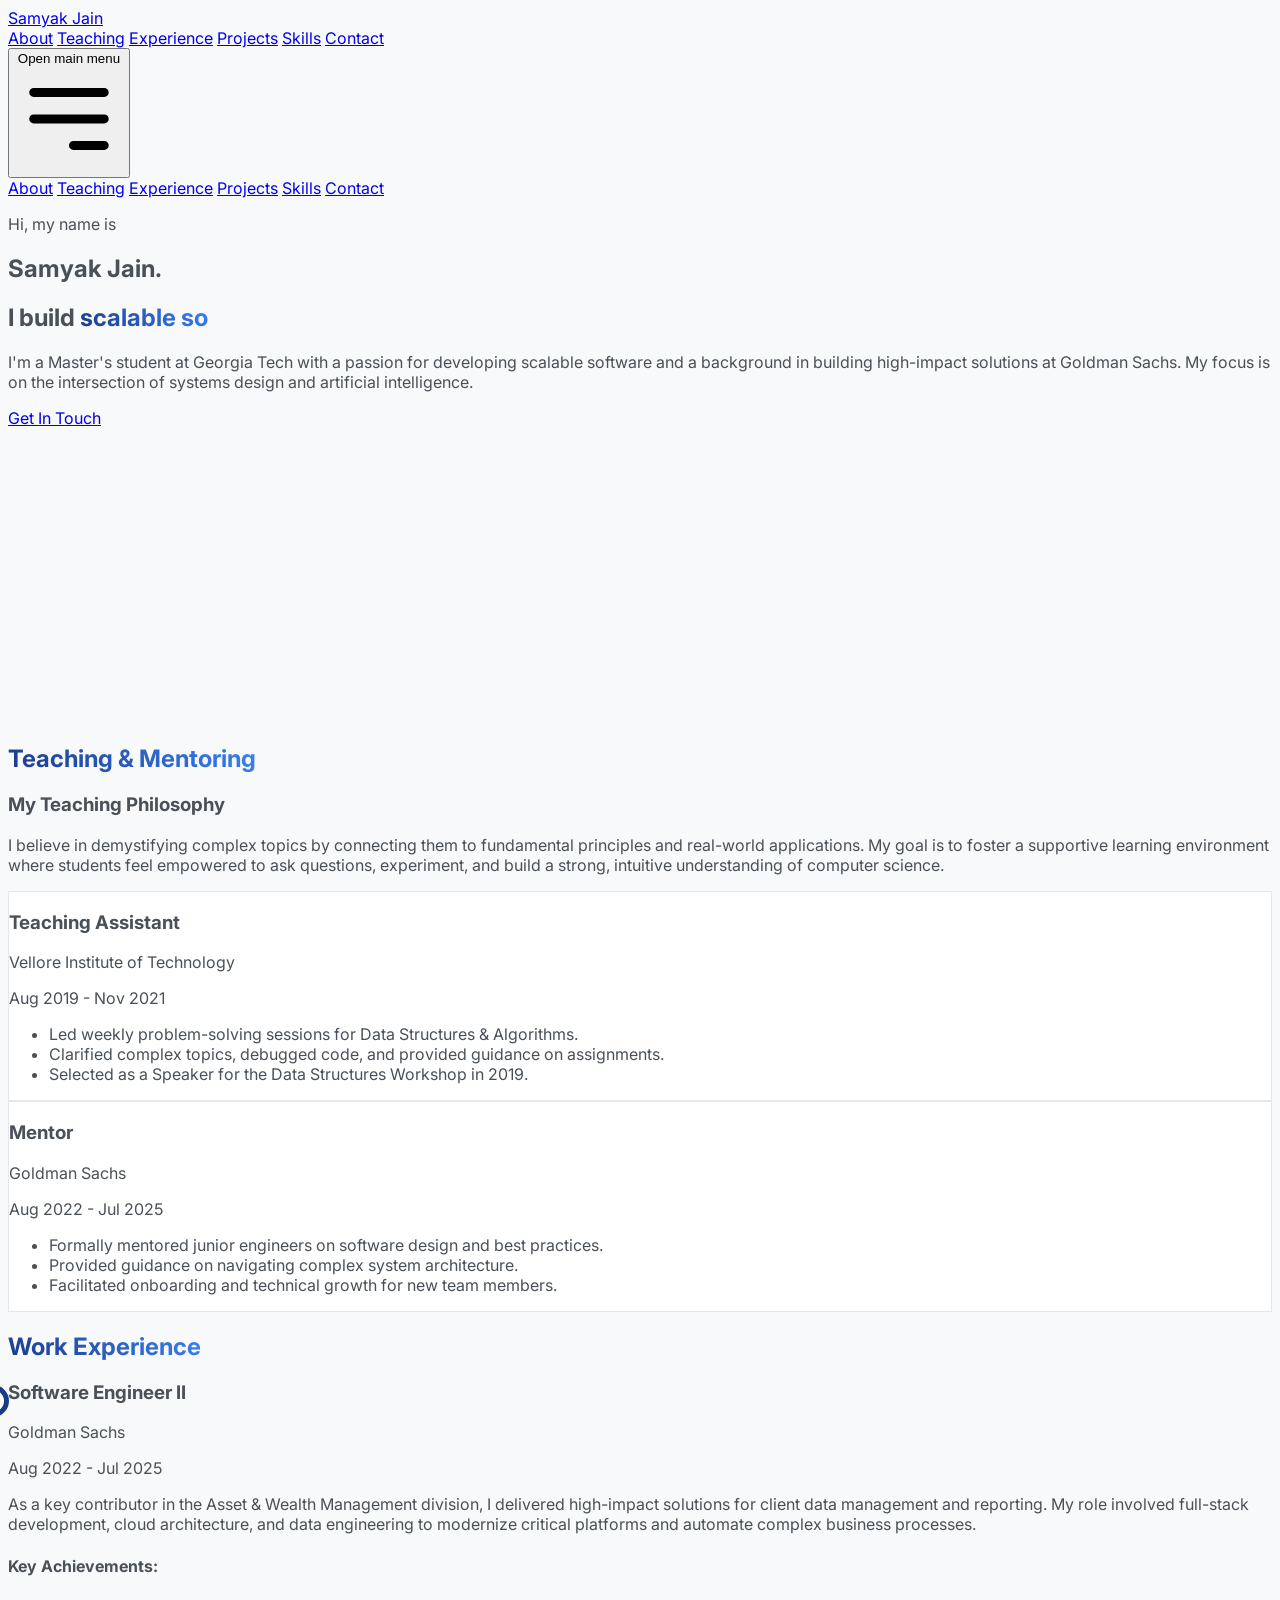
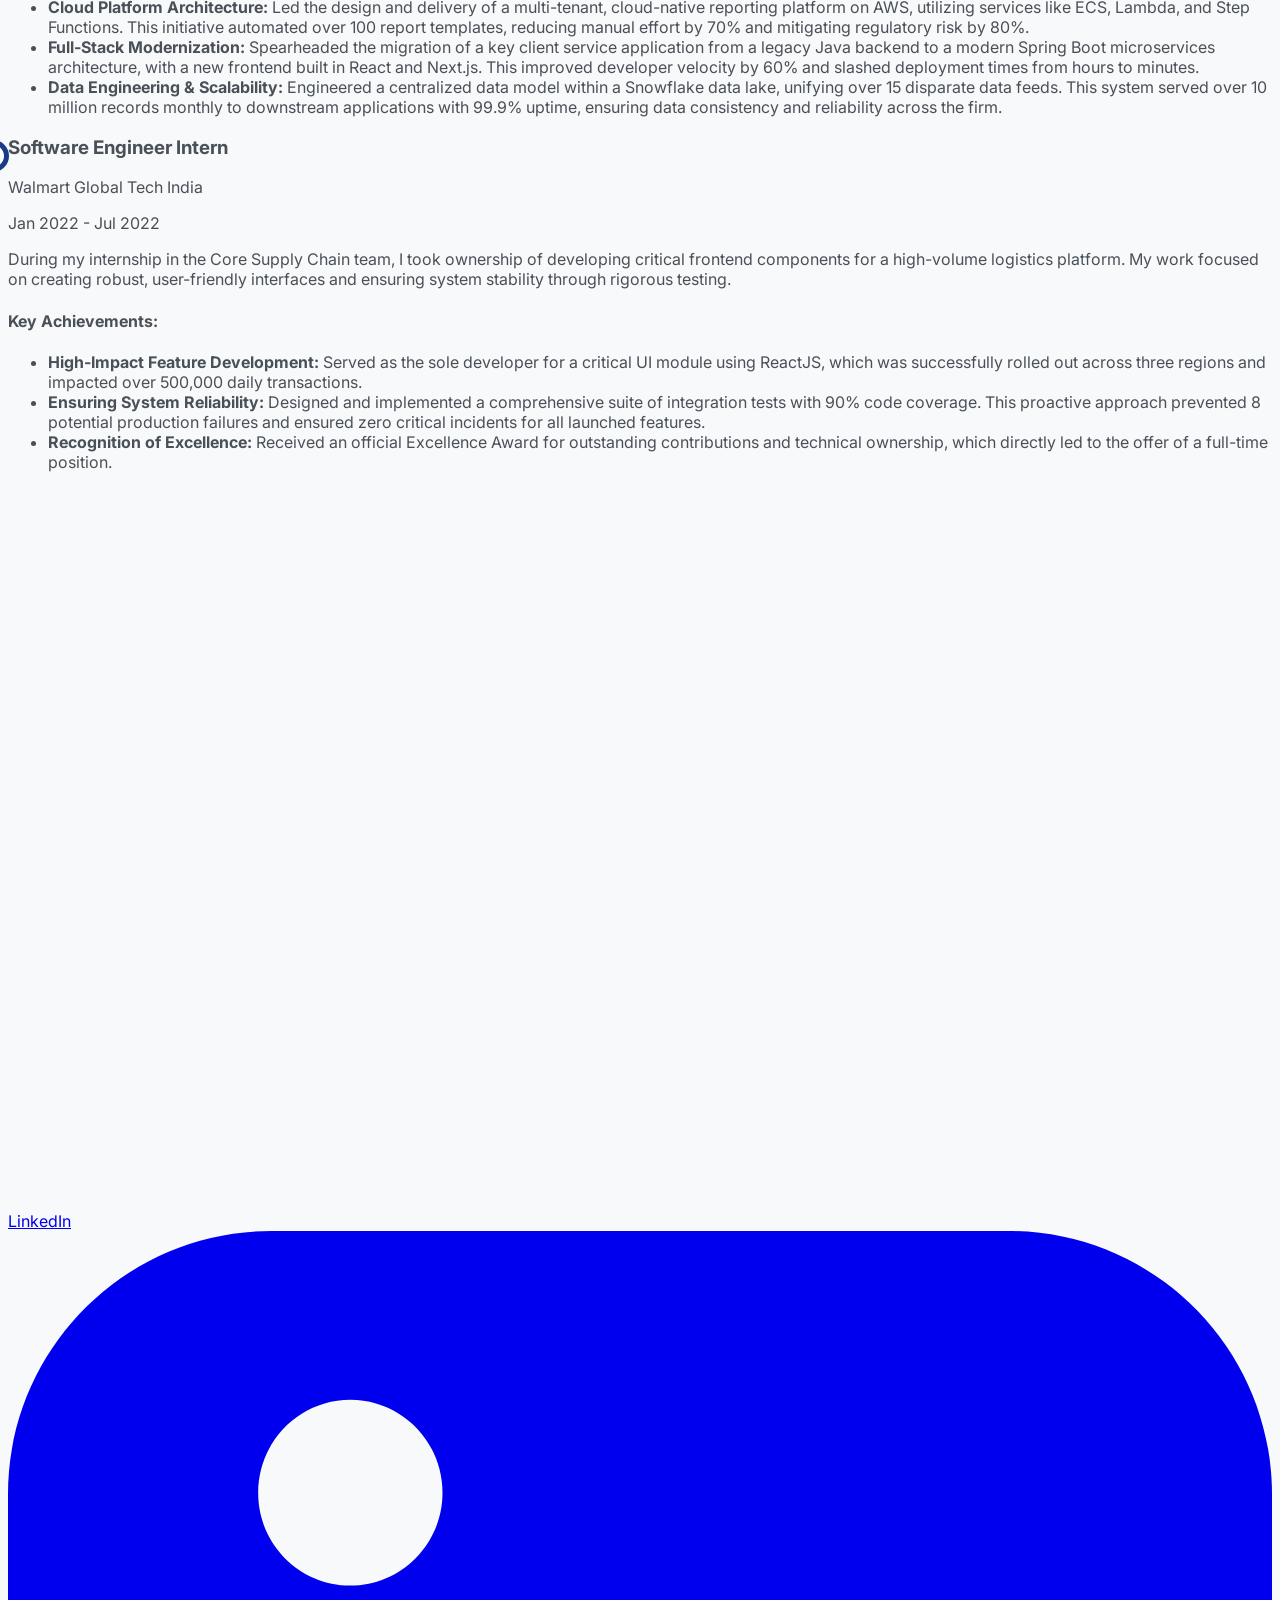
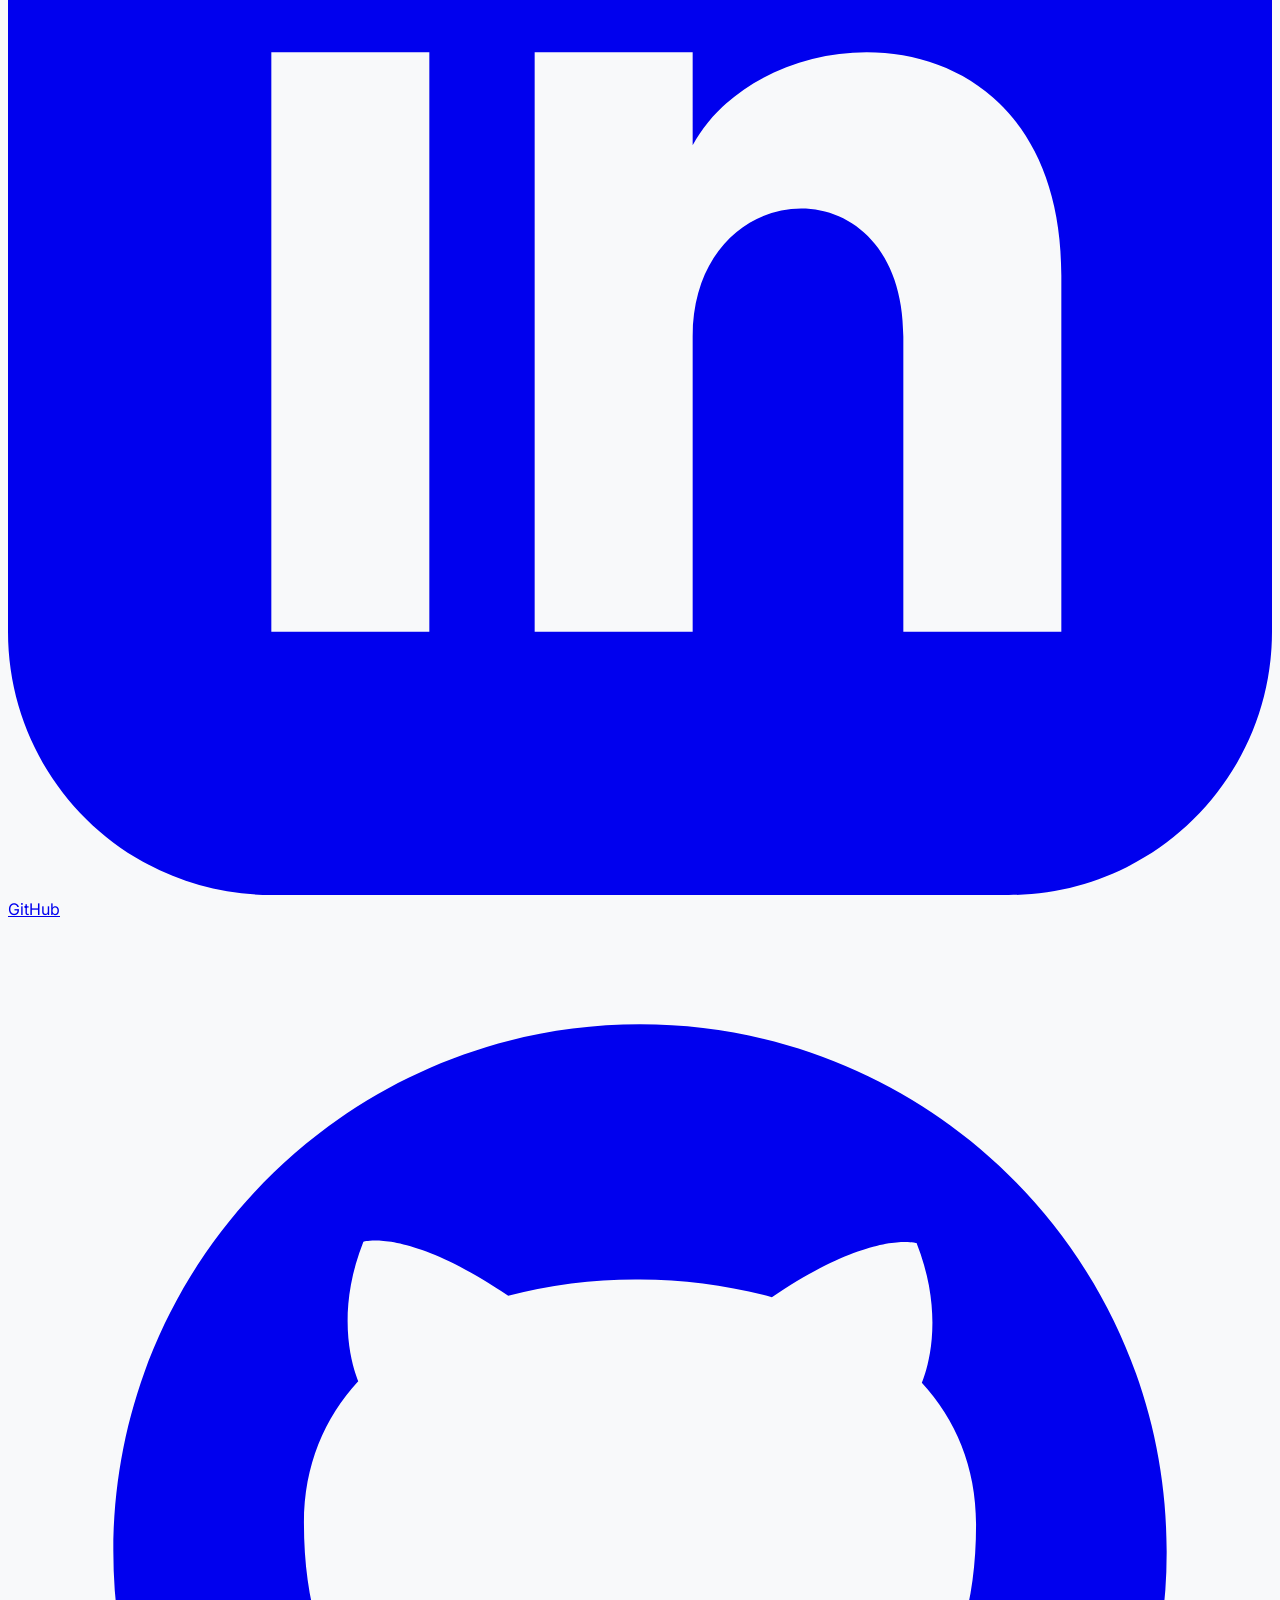
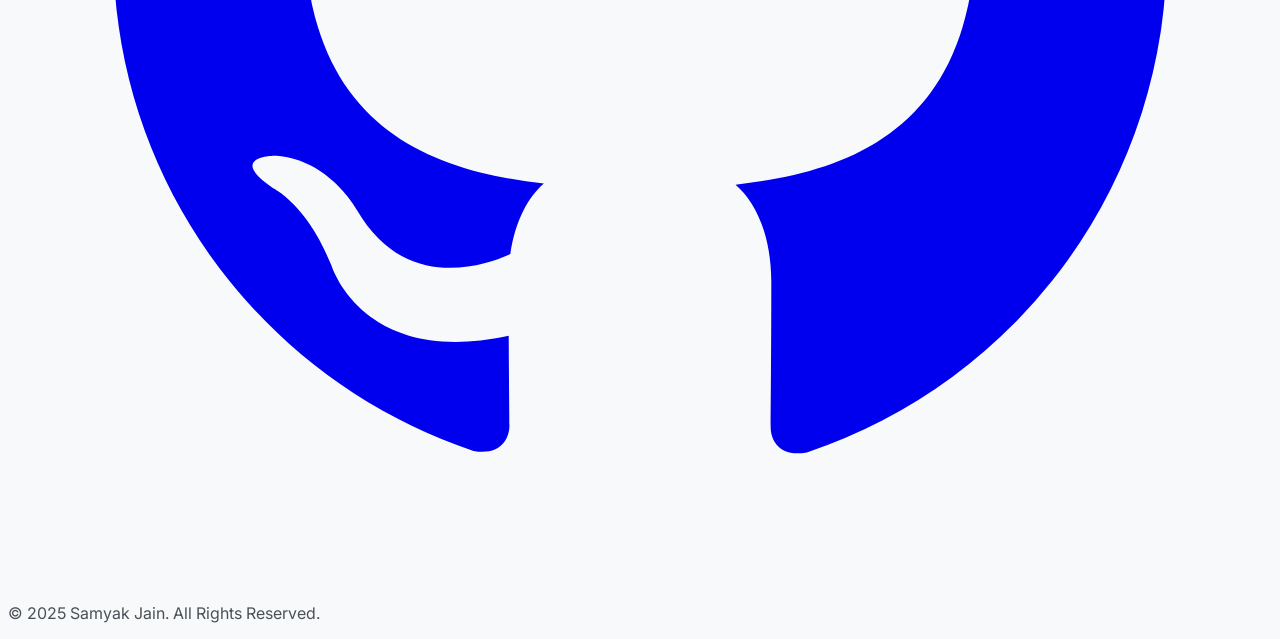
==== index.html @ dcb0ae56 "Update index.html" ====
<!DOCTYPE html>
<html lang="en" class="scroll-smooth">
<head>
    <meta charset="UTF-8">
    <meta name="viewport" content="width=device-width, initial-scale=1.0">
    <title>Samyak Jain - Software Engineer & Researcher</title>
    
    <meta name="description" content="The personal portfolio of Samyak Jain, a Master's student at Georgia Tech and Software Engineer with experience at Goldman Sachs.">
    <meta property="og:title" content="Samyak Jain - Portfolio">
    <meta property="og:description" content="Explore the projects, experience, and skills of Samyak Jain.">
    
    <link rel="icon" href="data:image/svg+xml,<svg xmlns=%22http://www.w3.org/2000/svg%22 viewBox=%220 0 100 100%22><text y=%22.9em%22 font-size=%2290%22>👨‍💻</text></svg>">

    <script src="https://cdn.tailwindcss.com"></script>
    <link rel="preconnect" href="https://fonts.googleapis.com">
    <link rel="preconnect" href="https://fonts.gstatic.com" crossorigin>
    <link href="https://fonts.googleapis.com/css2?family=Inter:wght@400;500;600;700;800&display=swap" rel="stylesheet">
    <!-- Chosen Palette: "Modern Sapphire" - A professional and distinct palette using deep navy, slate gray, and a clean white background. -->
    <!-- Application Structure Plan: The SPA has been elevated to a full professional portfolio. The structure now includes a dynamic hero section for impact, an 'About Me' narrative for personal connection, a dedicated 'Teaching' section for academic roles, a vertical timeline for experience, and flip-card projects for interactive discovery. This user-centric flow guides visitors from a high-level impression to detailed exploration, making it ideal for a primary professional website. -->
    <!-- Visualization & Content Choices: 
        - Hero Section: Goal is to engage immediately. Method: Full-screen layout with a JS-powered typewriter effect. Justification: Creates a dynamic and modern first impression.
        - Teaching Section: Goal is to highlight academic mentorship. Method: Cards for roles and a dedicated philosophy statement. Justification: Provides clear, scannable evidence of teaching capabilities for academic audiences.
        - Experience Timeline: Goal is to clearly show career progression. Method: Vertical timeline with HTML/CSS, now enhanced with detailed descriptions. Justification: Provides meaningful context and impact beyond concise bullet points.
        - Project Cards: Goal is to encourage interaction and detail discovery. Method: 3D flip cards using CSS transforms. Interaction: On hover, cards flip to show details. Justification: A "wow" factor that makes exploring projects more engaging.
        - CONFIRMATION: NO SVG graphics used. NO Mermaid JS used. -->
    <style>
        body {
            font-family: 'Inter', sans-serif;
            background-color: #F8F9FA;
            color: #495057;
            cursor: none;
        }
        .cursor-dot, .cursor-outline {
            pointer-events: none;
            position: fixed;
            top: 50%;
            left: 50%;
            transform: translate(-50%, -50%);
            border-radius: 50%;
            z-index: 9999;
            opacity: 0;
            transition: opacity 0.3s, transform 0.2s;
        }
        .cursor-dot {
            width: 8px;
            height: 8px;
            background-color: #1A3A8A;
        }
        .cursor-outline {
            width: 40px;
            height: 40px;
            border: 2px solid rgba(26, 58, 138, 0.5);
        }
        body:hover .cursor-dot, body:hover .cursor-outline {
            opacity: 1;
        }
        a:hover ~ .cursor-outline, button:hover ~ .cursor-outline {
            transform: translate(-50%, -50%) scale(1.5);
            background-color: rgba(26, 58, 138, 0.1);
        }
        .header-scrolled {
            background-color: rgba(255, 255, 255, 0.85);
            backdrop-filter: blur(10px);
            box-shadow: 0 4px 6px -1px rgb(0 0 0 / 0.05);
        }
        .nav-link { position: relative; padding-bottom: 4px; }
        .nav-link::after { content: ''; position: absolute; bottom: 0; left: 0; width: 0; height: 2px; background-color: #1A3A8A; transition: width 0.3s; }
        .nav-link:hover::after, .active-link::after { width: 100%; }
        .active-link { color: #1A3A8A; font-weight: 600; }
        .content-card {
            background-color: #FFFFFF;
            border: 1px solid #E5E7EB;
            transition: transform 0.3s cubic-bezier(0.25, 0.8, 0.25, 1), box-shadow 0.3s cubic-bezier(0.25, 0.8, 0.25, 1);
        }
        .content-card:hover { transform: translateY(-8px); box-shadow: 0 20px 25px -5px rgb(0 0 0 / 0.1), 0 8px 10px -6px rgb(0 0 0 / 0.1); }
        .section-fade-in { opacity: 0; transition: opacity 0.6s ease-out; }
        .section-fade-in.visible { opacity: 1; }
        .fade-in-child { opacity: 0; transform: translateY(20px); transition: opacity 0.5s ease-out, transform 0.5s ease-out; }
        .section-fade-in.visible .fade-in-child { opacity: 1; transform: translateY(0); }
        .section-fade-in.visible .fade-in-child:nth-child(1) { transition-delay: 0.1s; }
        .section-fade-in.visible .fade-in-child:nth-child(2) { transition-delay: 0.2s; }
        .section-fade-in.visible .fade-in-child:nth-child(3) { transition-delay: 0.3s; }
        .gradient-text { background: linear-gradient(45deg, #1A3A8A, #3B82F6); -webkit-background-clip: text; -webkit-text-fill-color: transparent; }
        .typewriter-cursor { display: inline-block; width: 3px; background-color: #495057; animation: blink 0.7s infinite; }
        @keyframes blink { 50% { opacity: 0; } }
        .timeline-item::before { content: ''; position: absolute; left: -31px; top: 4px; width: 22px; height: 22px; border-radius: 50%; background-color: #fff; border: 5px solid #1A3A8A; z-index: 10; }
        .flip-card { perspective: 1000px; }
        .flip-card-inner { position: relative; width: 100%; height: 100%; transition: transform 0.6s; transform-style: preserve-3d; }
        .flip-card:hover .flip-card-inner { transform: rotateY(180deg); }
        .flip-card-front, .flip-card-back { position: absolute; width: 100%; height: 100%; -webkit-backface-visibility: hidden; backface-visibility: hidden; }
        .flip-card-back { transform: rotateY(180deg); }
    </style>
</head>
<body class="antialiased">
    <div class="cursor-dot"></div>
    <div class="cursor-outline"></div>

    <header id="main-header" class="sticky top-0 z-50 transition-all duration-300">
        <nav class="max-w-7xl mx-auto px-4 sm:px-6 lg:px-8">
            <div class="flex items-center justify-between h-16">
                <div class="flex-shrink-0">
                    <a href="#hero" class="text-xl font-bold text-gray-800">Samyak Jain</a>
                </div>
                <div class="hidden md:block">
                    <div class="ml-10 flex items-baseline space-x-8">
                        <a href="#about" class="nav-link text-sm font-medium text-gray-700">About</a>
                        <a href="#teaching" class="nav-link text-sm font-medium text-gray-700">Teaching</a>
                        <a href="#experience" class="nav-link text-sm font-medium text-gray-700">Experience</a>
                        <a href="#projects" class="nav-link text-sm font-medium text-gray-700">Projects</a>
                        <a href="#skills" class="nav-link text-sm font-medium text-gray-700">Skills</a>
                        <a href="#contact" class="nav-link text-sm font-medium text-gray-700">Contact</a>
                    </div>
                </div>
                <div class="md:hidden">
                     <button id="mobile-menu-button" class="inline-flex items-center justify-center p-2 rounded-md text-gray-500 hover:text-gray-800 focus:outline-none">
                        <span class="sr-only">Open main menu</span>
                        <svg class="h-6 w-6" xmlns="http://www.w3.org/2000/svg" fill="none" viewBox="0 0 24 24" stroke="currentColor"><path stroke-linecap="round" stroke-linejoin="round" stroke-width="2" d="M4 6h16M4 12h16m-7 6h7" /></svg>
                    </button>
                </div>
            </div>
        </nav>
        <div id="mobile-menu" class="md:hidden hidden">
            <div class="px-2 pt-2 pb-3 space-y-1 sm:px-3">
                <a href="#about" class="block nav-link px-3 py-2 rounded-md text-base font-medium text-gray-700">About</a>
                <a href="#teaching" class="block nav-link px-3 py-2 rounded-md text-base font-medium text-gray-700">Teaching</a>
                <a href="#experience" class="block nav-link px-3 py-2 rounded-md text-base font-medium text-gray-700">Experience</a>
                <a href="#projects" class="block nav-link px-3 py-2 rounded-md text-base font-medium text-gray-700">Projects</a>
                <a href="#skills" class="block nav-link px-3 py-2 rounded-md text-base font-medium text-gray-700">Skills</a>
                <a href="#contact" class="block nav-link px-3 py-2 rounded-md text-base font-medium text-gray-700">Contact</a>
            </div>
        </div>
    </header>

    <main class="max-w-7xl mx-auto px-4 sm:px-6 lg:px-8">
        <section id="hero" class="min-h-screen flex flex-col justify-center items-start section-fade-in">
            <div class="fade-in-child">
                <p class="text-lg text-blue-600 font-medium">Hi, my name is</p>
                <h1 class="mt-2 text-5xl md:text-7xl font-extrabold tracking-tight text-gray-900">Samyak Jain.</h1>
                <h2 class="mt-4 text-3xl md:text-5xl font-bold tracking-tight text-gray-600">
                    I build <span id="typewriter" class="gradient-text"></span><span class="typewriter-cursor"></span>
                </h2>
                <p class="mt-6 max-w-2xl text-lg text-gray-700">I'm a Master's student at Georgia Tech with a passion for developing scalable software and a background in building high-impact solutions at Goldman Sachs. My focus is on the intersection of systems design and artificial intelligence.</p>
                <div class="mt-10">
                    <a href="#contact" class="inline-block bg-blue-600 text-white font-semibold px-8 py-4 rounded-lg shadow-lg hover:bg-blue-700 transform hover:-translate-y-1 transition-all duration-300">Get In Touch</a>
                </div>
            </div>
        </section>

        <section id="about" class="py-24 section-fade-in">
            <div class="text-center mb-16">
                 <h2 class="text-3xl font-bold tracking-tight text-gray-900 sm:text-4xl inline-flex items-center gap-3"><span class="gradient-text">About Me</span></h2>
            </div>
            <div class="grid grid-cols-1 md:grid-cols-5 gap-12 items-center">
                <div class="md:col-span-3 fade-in-child">
                    <p class="text-lg text-gray-700 mb-4">
                        My journey into computer science began with a fascination for its power to solve real-world challenges. This curiosity led me to a B.Tech at Vellore Institute of Technology, where I built a strong academic foundation, graduating in the top 0.4% of my class. It was during my time as a Software Engineer at Goldman Sachs, however, that I truly witnessed the transformative impact of well-designed, scalable systems on a global scale.
                    </p>
                    <p class="text-lg text-gray-700 mb-4">
                        From architecting cloud-native reporting platforms to mentoring junior engineers, my professional experience has honed my technical expertise and solidified my passion for systems design. I thrive on deconstructing complex problems and building elegant, efficient solutions.
                    </p>
                    <p class="text-lg text-gray-700">
                        Now, as a Master's student at Georgia Tech, I'm deepening my knowledge in artificial intelligence and computing systems, eager to contribute to the next wave of technological innovation. I'm driven by a desire to not only build great software but also to share my knowledge and help others grow, a commitment I've practiced as a Teaching Assistant and mentor.
                    </p>
                </div>
                <div class="md:col-span-2 flex justify-center fade-in-child">
                    <div class="w-64 h-64 rounded-lg bg-gray-200 shadow-xl overflow-hidden transform rotate-3 hover:rotate-0 transition-transform duration-300">
                         <img src="https://placehold.co/300x300/EBF8FF/1A3A8A?text=SJ" alt="Samyak Jain" class="w-full h-full object-cover">
                    </div>
                </div>
            </div>
        </section>

        <section id="teaching" class="py-24 bg-white -mx-4 sm:-mx-6 lg:-mx-8 px-4 sm:px-6 lg:px-8 section-fade-in">
            <div class="max-w-7xl mx-auto">
                <div class="text-center mb-16">
                    <h2 class="text-3xl font-bold tracking-tight text-gray-900 sm:text-4xl"><span class="gradient-text">Teaching & Mentoring</span></h2>
                </div>
                <div class="max-w-3xl mx-auto text-center mb-12 fade-in-child">
                    <h3 class="text-2xl font-semibold text-gray-800">My Teaching Philosophy</h3>
                    <p class="mt-4 text-lg text-gray-700">
                        I believe in demystifying complex topics by connecting them to fundamental principles and real-world applications. My goal is to foster a supportive learning environment where students feel empowered to ask questions, experiment, and build a strong, intuitive understanding of computer science.
                    </p>
                </div>
                <div class="grid grid-cols-1 md:grid-cols-2 gap-8">
                    <div class="content-card p-8 rounded-xl fade-in-child">
                        <h3 class="text-xl font-bold text-gray-800">Teaching Assistant</h3>
                        <p class="text-md font-medium text-blue-600">Vellore Institute of Technology</p>
                        <p class="text-sm text-gray-500 mt-1">Aug 2019 - Nov 2021</p>
                        <ul class="mt-4 list-disc list-inside space-y-2 text-gray-700">
                            <li>Led weekly problem-solving sessions for Data Structures & Algorithms.</li>
                            <li>Clarified complex topics, debugged code, and provided guidance on assignments.</li>
                            <li>Selected as a Speaker for the Data Structures Workshop in 2019.</li>
                        </ul>
                    </div>
                    <div class="content-card p-8 rounded-xl fade-in-child">
                        <h3 class="text-xl font-bold text-gray-800">Mentor</h3>
                        <p class="text-md font-medium text-blue-600">Goldman Sachs</p>
                        <p class="text-sm text-gray-500 mt-1">Aug 2022 - Jul 2025</p>
                        <ul class="mt-4 list-disc list-inside space-y-2 text-gray-700">
                            <li>Formally mentored junior engineers on software design and best practices.</li>
                            <li>Provided guidance on navigating complex system architecture.</li>
                            <li>Facilitated onboarding and technical growth for new team members.</li>
                        </ul>
                    </div>
                </div>
            </div>
        </section>

        <section id="experience" class="py-24 section-fade-in">
             <div class="text-center mb-16">
                <h2 class="text-3xl font-bold tracking-tight text-gray-900 sm:text-4xl"><span class="gradient-text">Work Experience</span></h2>
            </div>
            <div class="relative pl-10 border-l-4 border-gray-200">
                <div class="timeline-item mb-16 fade-in-child">
                    <div class="mb-4">
                        <h3 class="text-2xl font-bold text-gray-800">Software Engineer II</h3>
                        <p class="text-lg font-medium text-blue-600">Goldman Sachs</p>
                        <p class="text-sm text-gray-500 mt-1">Aug 2022 - Jul 2025</p>
                    </div>
                    <p class="text-gray-700 mb-4">As a key contributor in the Asset & Wealth Management division, I delivered high-impact solutions for client data management and reporting. My role involved full-stack development, cloud architecture, and data engineering to modernize critical platforms and automate complex business processes.</p>
                    <h4 class="font-semibold text-gray-800 mb-2">Key Achievements:</h4>
                    <ul class="list-disc list-inside space-y-2 text-gray-700">
                        <li><b>Cloud Platform Architecture:</b> Led the design and delivery of a multi-tenant, cloud-native reporting platform on AWS, utilizing services like ECS, Lambda, and Step Functions. This initiative automated over 100 report templates, reducing manual effort by 70% and mitigating regulatory risk by 80%.</li>
                        <li><b>Full-Stack Modernization:</b> Spearheaded the migration of a key client service application from a legacy Java backend to a modern Spring Boot microservices architecture, with a new frontend built in React and Next.js. This improved developer velocity by 60% and slashed deployment times from hours to minutes.</li>
                        <li><b>Data Engineering & Scalability:</b> Engineered a centralized data model within a Snowflake data lake, unifying over 15 disparate data feeds. This system served over 10 million records monthly to downstream applications with 99.9% uptime, ensuring data consistency and reliability across the firm.</li>
                    </ul>
                </div>
                <div class="timeline-item fade-in-child">
                    <div class="mb-4">
                        <h3 class="text-2xl font-bold text-gray-800">Software Engineer Intern</h3>
                        <p class="text-lg font-medium text-blue-600">Walmart Global Tech India</p>
                        <p class="text-sm text-gray-500 mt-1">Jan 2022 - Jul 2022</p>
                    </div>
                    <p class="text-gray-700 mb-4">During my internship in the Core Supply Chain team, I took ownership of developing critical frontend components for a high-volume logistics platform. My work focused on creating robust, user-friendly interfaces and ensuring system stability through rigorous testing.</p>
                    <h4 class="font-semibold text-gray-800 mb-2">Key Achievements:</h4>
                    <ul class="list-disc list-inside space-y-2 text-gray-700">
                        <li><b>High-Impact Feature Development:</b> Served as the sole developer for a critical UI module using ReactJS, which was successfully rolled out across three regions and impacted over 500,000 daily transactions.</li>
                        <li><b>Ensuring System Reliability:</b> Designed and implemented a comprehensive suite of integration tests with 90% code coverage. This proactive approach prevented 8 potential production failures and ensured zero critical incidents for all launched features.</li>
                        <li><b>Recognition of Excellence:</b> Received an official Excellence Award for outstanding contributions and technical ownership, which directly led to the offer of a full-time position.</li>
                    </ul>
                </div>
            </div>
        </section>
        
        <section id="projects" class="py-24 section-fade-in">
            <div class="text-center mb-16">
                <h2 class="text-3xl font-bold tracking-tight text-gray-900 sm:text-4xl"><span class="gradient-text">Key Projects</span></h2>
            </div>
            <div class="grid grid-cols-1 md:grid-cols-2 gap-8">
                <div class="flip-card h-80 rounded-xl fade-in-child">
                    <div class="flip-card-inner content-card">
                        <div class="flip-card-front p-8 flex flex-col justify-center items-center text-center">
                            <h3 class="text-2xl font-bold text-gray-800">High-Throughput Rendering Service</h3>
                            <p class="mt-2 text-gray-600">A stateless microservice for massive report generation.</p>
                            <p class="mt-4 font-semibold text-blue-600">Hover to learn more</p>
                        </div>
                        <div class="flip-card-back p-8 flex flex-col justify-center">
                            <p class="text-gray-700">Architected a service to stream and render JSON payloads up to 5GB into Excel/CSV, completely avoiding memory errors and reducing resource usage by 65%.</p>
                            <div class="mt-4 flex flex-wrap gap-2">
                                <span class="bg-gray-200 text-gray-800 text-xs font-semibold mr-2 px-2.5 py-0.5 rounded-full">Java</span>
                                <span class="bg-gray-200 text-gray-800 text-xs font-semibold mr-2 px-2.5 py-0.5 rounded-full">Spring Boot</span>
                                <span class="bg-gray-200 text-gray-800 text-xs font-semibold mr-2 px-2.5 py-0.5 rounded-full">Apache POI</span>
                            </div>
                        </div>
                    </div>
                </div>
                <div class="flip-card h-80 rounded-xl fade-in-child">
                    <div class="flip-card-inner content-card">
                        <div class="flip-card-front p-8 flex flex-col justify-center items-center text-center">
                            <h3 class="text-2xl font-bold text-gray-800">Hand Gesture Recognition</h3>
                            <p class="mt-2 text-gray-600">Real-time ASL translation using computer vision.</p>
                             <p class="mt-4 font-semibold text-blue-600">Hover to learn more</p>
                        </div>
                        <div class="flip-card-back p-8 flex flex-col justify-center">
                            <p class="text-gray-700">Engineered a system using CNNs that achieved 95% accuracy in translating American Sign Language gestures, with applications in accessibility and human-computer interaction.</p>
                             <div class="mt-4 flex flex-wrap gap-2">
                                <span class="bg-gray-200 text-gray-800 text-xs font-semibold mr-2 px-2.5 py-0.5 rounded-full">Python</span>
                                <span class="bg-gray-200 text-gray-800 text-xs font-semibold mr-2 px-2.5 py-0.5 rounded-full">CNN</span>
                                <span class="bg-gray-200 text-gray-800 text-xs font-semibold mr-2 px-2.5 py-0.5 rounded-full">OpenCV</span>
                            </div>
                        </div>
                    </div>
                </div>
            </div>
        </section>

        <section id="skills" class="py-24 section-fade-in">
            <div class="text-center mb-16">
                 <h2 class="text-3xl font-bold tracking-tight text-gray-900 sm:text-4xl"><span class="gradient-text">Core Competencies</span></h2>
            </div>
            <div class="content-card p-8 rounded-xl fade-in-child">
                 <h3 class="text-xl font-bold text-gray-800 mb-4">Technical Skills</h3>
                 <div class="grid grid-cols-2 md:grid-cols-3 lg:grid-cols-5 gap-6">
                    <div><h4 class="font-semibold text-gray-700 mb-2">Languages</h4><p class="text-gray-600">Java, Python, JS/TS, SQL</p></div>
                    <div><h4 class="font-semibold text-gray-700 mb-2">Backend</h4><p class="text-gray-600">Spring Boot, Microservices, REST APIs</p></div>
                    <div><h4 class="font-semibold text-gray-700 mb-2">Cloud & DevOps</h4><p class="text-gray-600">AWS, Docker, Kubernetes, CI/CD</p></div>
                    <div><h4 class="font-semibold text-gray-700 mb-2">Data Tech</h4><p class="text-gray-600">Snowflake, DynamoDB, MongoDB, SQL</p></div>
                    <div><h4 class="font-semibold text-gray-700 mb-2">Frontend</h4><p class="text-gray-600">React, Next.js, HTML, CSS</p></div>
                 </div>
            </div>
        </section>
        
        <section id="contact" class="py-24 text-center section-fade-in">
            <div class="fade-in-child">
                <h2 class="text-3xl font-bold tracking-tight text-gray-900 sm:text-4xl"><span class="gradient-text">Get In Touch</span></h2>
                <p class="mt-4 max-w-2xl mx-auto text-lg text-gray-600">I'm always open to discussing new projects, creative ideas, or opportunities to be part of an ambitious team. Feel free to reach out.</p>
                <div class="mt-10">
                    <a href="mailto:samyak.jain7776@gmail.com" class="inline-block bg-blue-600 text-white font-semibold px-8 py-4 rounded-lg shadow-lg hover:bg-blue-700 transform hover:-translate-y-1 transition-all duration-300">Say Hello</a>
                </div>
            </div>
        </section>
    </main>
    
    <footer class="bg-white border-t border-gray-200">
        <div class="max-w-7xl mx-auto py-8 px-4 sm:px-6 lg:px-8">
            <div class="flex justify-center space-x-6">
                 <a href="https://www.linkedin.com/in/samyakjain7776/" target="_blank" class="text-gray-500 hover:text-blue-600 transition">
                    <span class="sr-only">LinkedIn</span>
                    <svg class="h-6 w-6" fill="currentColor" viewBox="0 0 24 24"><path d="M19 0h-14c-2.761 0-5 2.239-5 5v14c0 2.761 2.239 5 5 5h14c2.762 0 5-2.239 5-5v-14c0-2.761-2.238-5-5-5zm-11 19h-3v-11h3v11zm-1.5-12.268c-.966 0-1.75-.79-1.75-1.764s.784-1.764 1.75-1.764 1.75.79 1.75 1.764-.783 1.764-1.75 1.764zm13.5 12.268h-3v-5.604c0-3.368-4-3.113-4 0v5.604h-3v-11h3v1.765c1.396-2.586 7-2.777 7 2.476v6.759z"/></svg>
                </a>
                 <a href="https://github.com/Samyak-jain7776" target="_blank" class="text-gray-500 hover:text-gray-900 transition">
                    <span class="sr-only">GitHub</span>
                    <svg class="h-6 w-6" fill="currentColor" viewBox="0 0 24 24"><path fill-rule="evenodd" d="M12 2C6.477 2 2 6.477 2 12c0 4.418 2.865 8.168 6.839 9.492.5.092.682-.217.682-.482 0-.237-.009-.868-.014-1.703-2.782.605-3.369-1.343-3.369-1.343-.454-1.158-1.11-1.466-1.11-1.466-.908-.62.069-.608.069-.608 1.003.07 1.531 1.032 1.531 1.032.892 1.53 2.341 1.088 2.91.832.092-.647.35-1.088.636-1.338-2.22-.253-4.555-1.113-4.555-4.951 0-1.093.39-1.988 1.031-2.688-.103-.253-.446-1.272.098-2.65 0 0 .84-.27 2.75 1.026A9.564 9.564 0 0112 6.844c.85.004 1.705.115 2.504.337 1.909-1.296 2.747-1.027 2.747-1.027.546 1.379.203 2.398.1 2.651.64.7 1.03 1.595 1.03 2.688 0 3.848-2.338 4.695-4.566 4.943.359.309.678.92.678 1.855 0 1.338-.012 2.419-.012 2.747 0 .268.18.58.688.482A10.001 10.001 0 0022 12c0-5.523-4.477-10-10-10z" clip-rule="evenodd"/></svg>
                </a>
            </div>
            <p class="mt-8 text-center text-sm text-gray-500">&copy; 2025 Samyak Jain. All Rights Reserved.</p>
        </div>
    </footer>

    <script>
        document.addEventListener('DOMContentLoaded', function () {
            // Mobile Menu
            const mobileMenuButton = document.getElementById('mobile-menu-button');
            const mobileMenu = document.getElementById('mobile-menu');
            mobileMenuButton.addEventListener('click', () => mobileMenu.classList.toggle('hidden'));

            // Header Scroll Effect
            const header = document.getElementById('main-header');
            window.addEventListener('scroll', () => {
                header.classList.toggle('header-scrolled', window.scrollY > 50);
            });

            // Intersection Observer for animations and active nav link
            const sections = document.querySelectorAll('section');
            const navLinks = document.querySelectorAll('.nav-link');
            const observer = new IntersectionObserver((entries) => {
                entries.forEach(entry => {
                    if (entry.isIntersecting) {
                        entry.target.classList.add('visible');
                        const activeId = entry.target.id;
                        navLinks.forEach(link => {
                            link.classList.toggle('active-link', link.getAttribute('href').substring(1) === activeId);
                        });
                    }
                });
            }, { rootMargin: "-30% 0px -70% 0px" });
            sections.forEach(section => observer.observe(section));
            
            // Smooth Scroll
            document.querySelectorAll('a[href^="#"]').forEach(anchor => {
                anchor.addEventListener('click', function (e) {
                    e.preventDefault();
                    document.querySelector(this.getAttribute('href')).scrollIntoView({ behavior: 'smooth' });
                    if (!mobileMenu.classList.contains('hidden')) mobileMenu.classList.add('hidden');
                });
            });

            // Typewriter Effect
            const typewriterElement = document.getElementById('typewriter');
            const words = ["scalable software.", "efficient systems.", "innovative solutions."];
            let wordIndex = 0, charIndex = 0, isDeleting = false;
            function type() {
                const currentWord = words[wordIndex];
                if (isDeleting) {
                    typewriterElement.textContent = currentWord.substring(0, charIndex--);
                } else {
                    typewriterElement.textContent = currentWord.substring(0, charIndex++);
                }
                let typeSpeed = isDeleting ? 100 : 200;
                if (!isDeleting && charIndex === currentWord.length) {
                    typeSpeed = 2000; isDeleting = true;
                } else if (isDeleting && charIndex === 0) {
                    isDeleting = false; wordIndex = (wordIndex + 1) % words.length; typeSpeed = 500;
                }
                setTimeout(type, typeSpeed);
            }
            type();

            // Custom Cursor
            const cursorDot = document.querySelector('.cursor-dot');
            const cursorOutline = document.querySelector('.cursor-outline');
            window.addEventListener('mousemove', e => {
                cursorDot.style.left = `${e.clientX}px`;
                cursorDot.style.top = `${e.clientY}px`;
                cursorOutline.animate({
                    left: `${e.clientX}px`,
                    top: `${e.clientY}px`
                }, { duration: 500, fill: 'forwards' });
            });
        });
    </script>
</body>
</html>
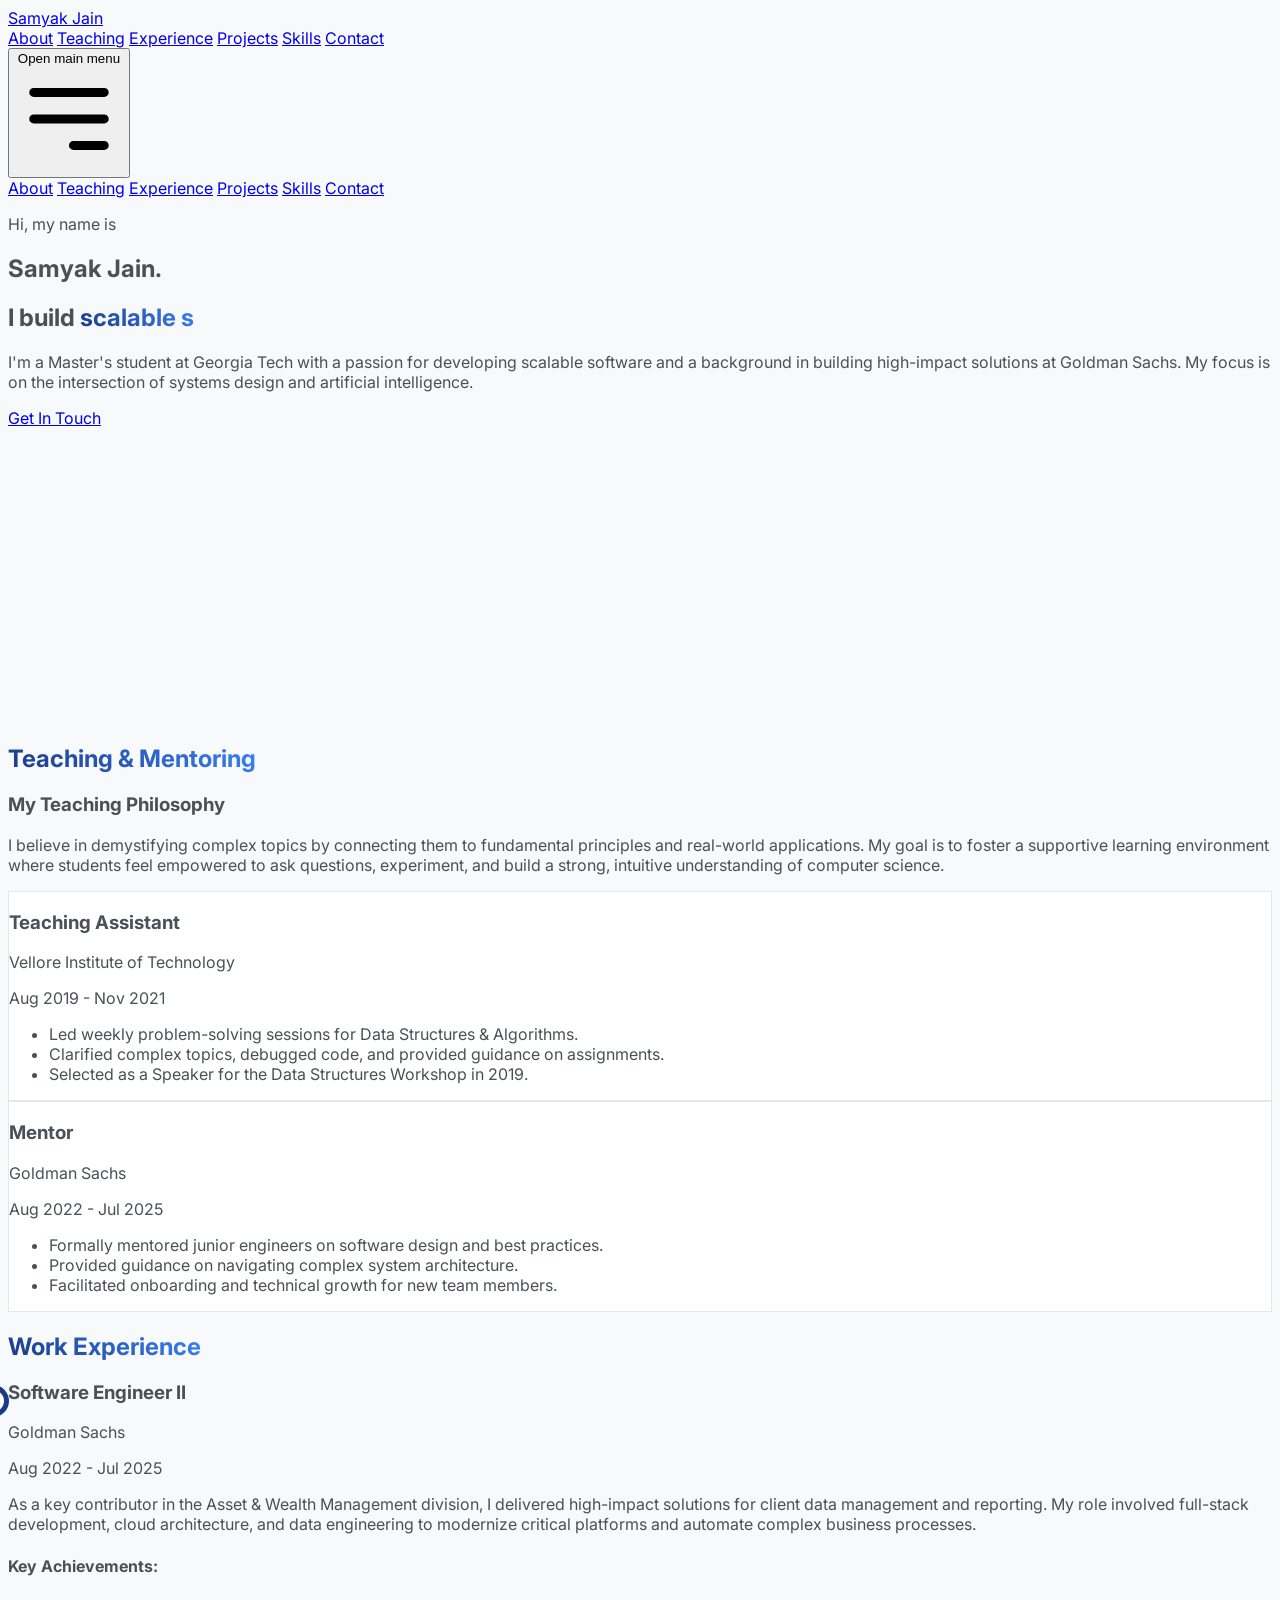
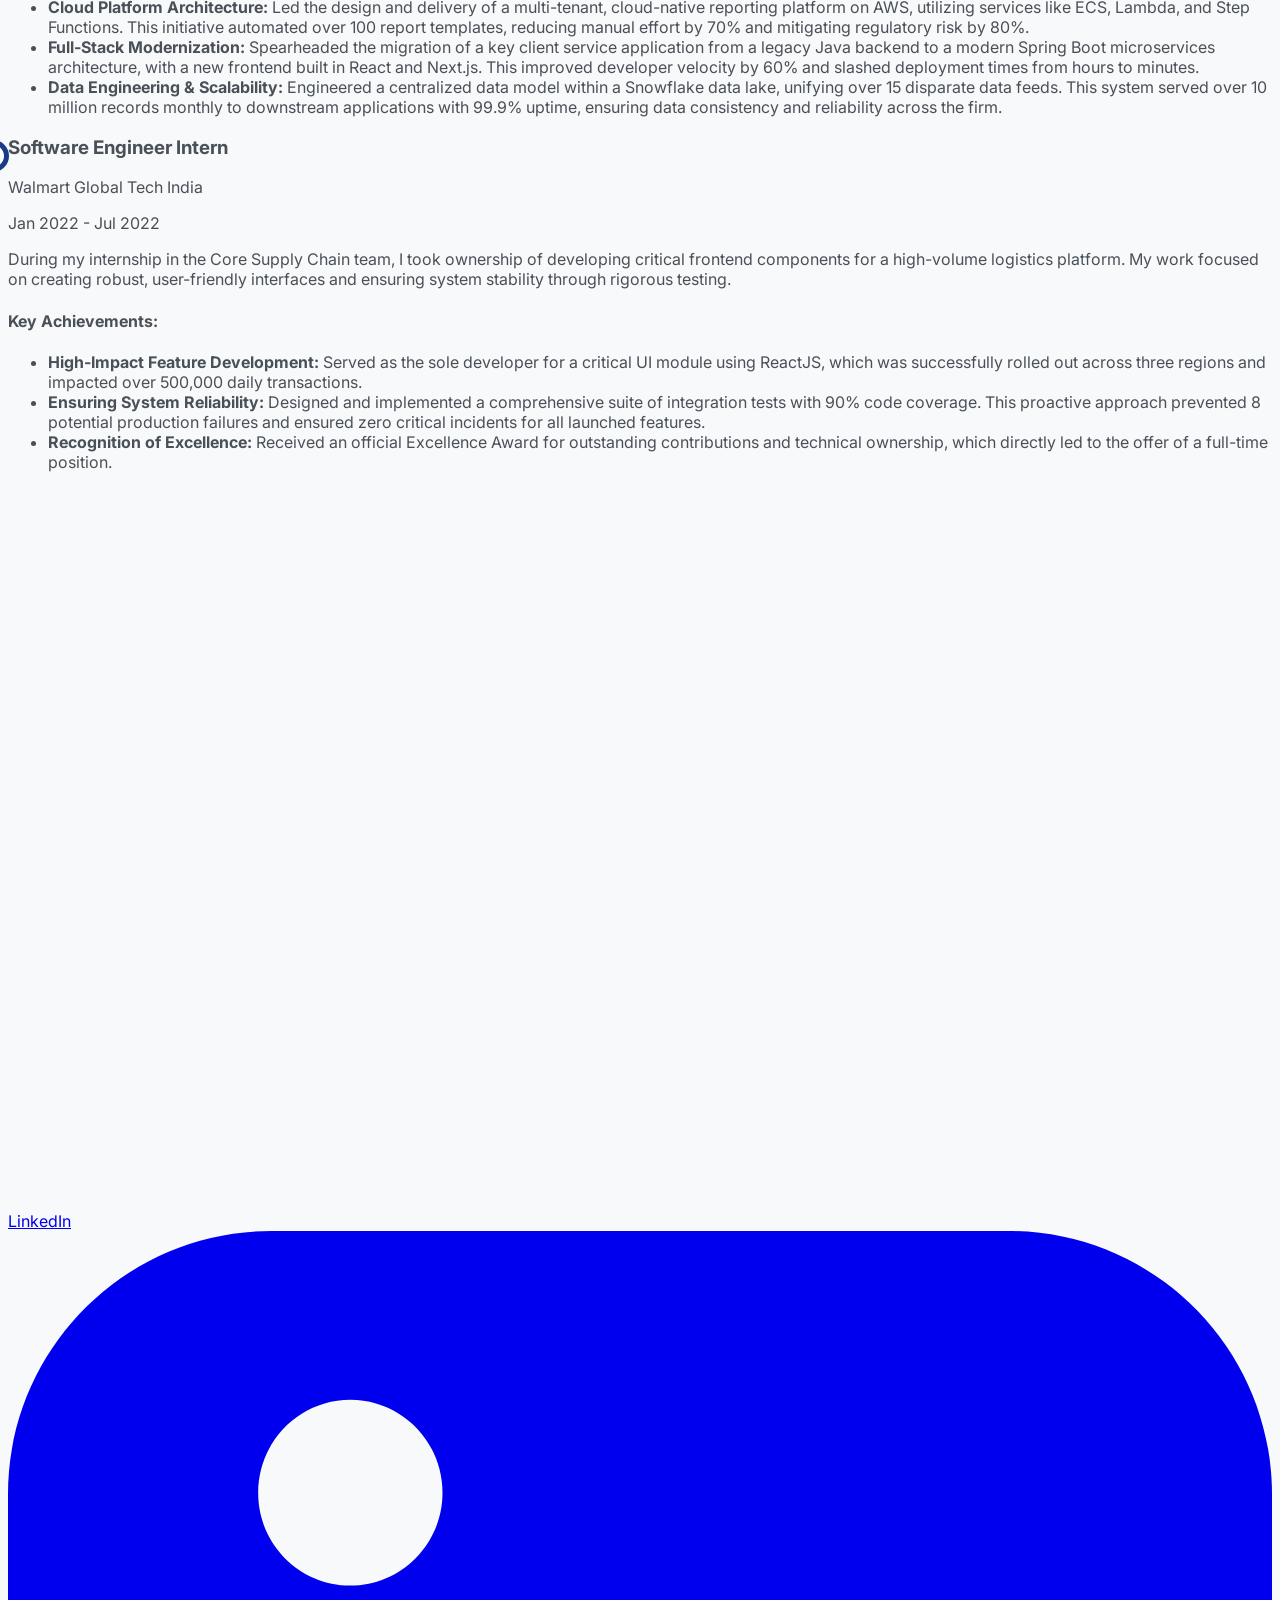
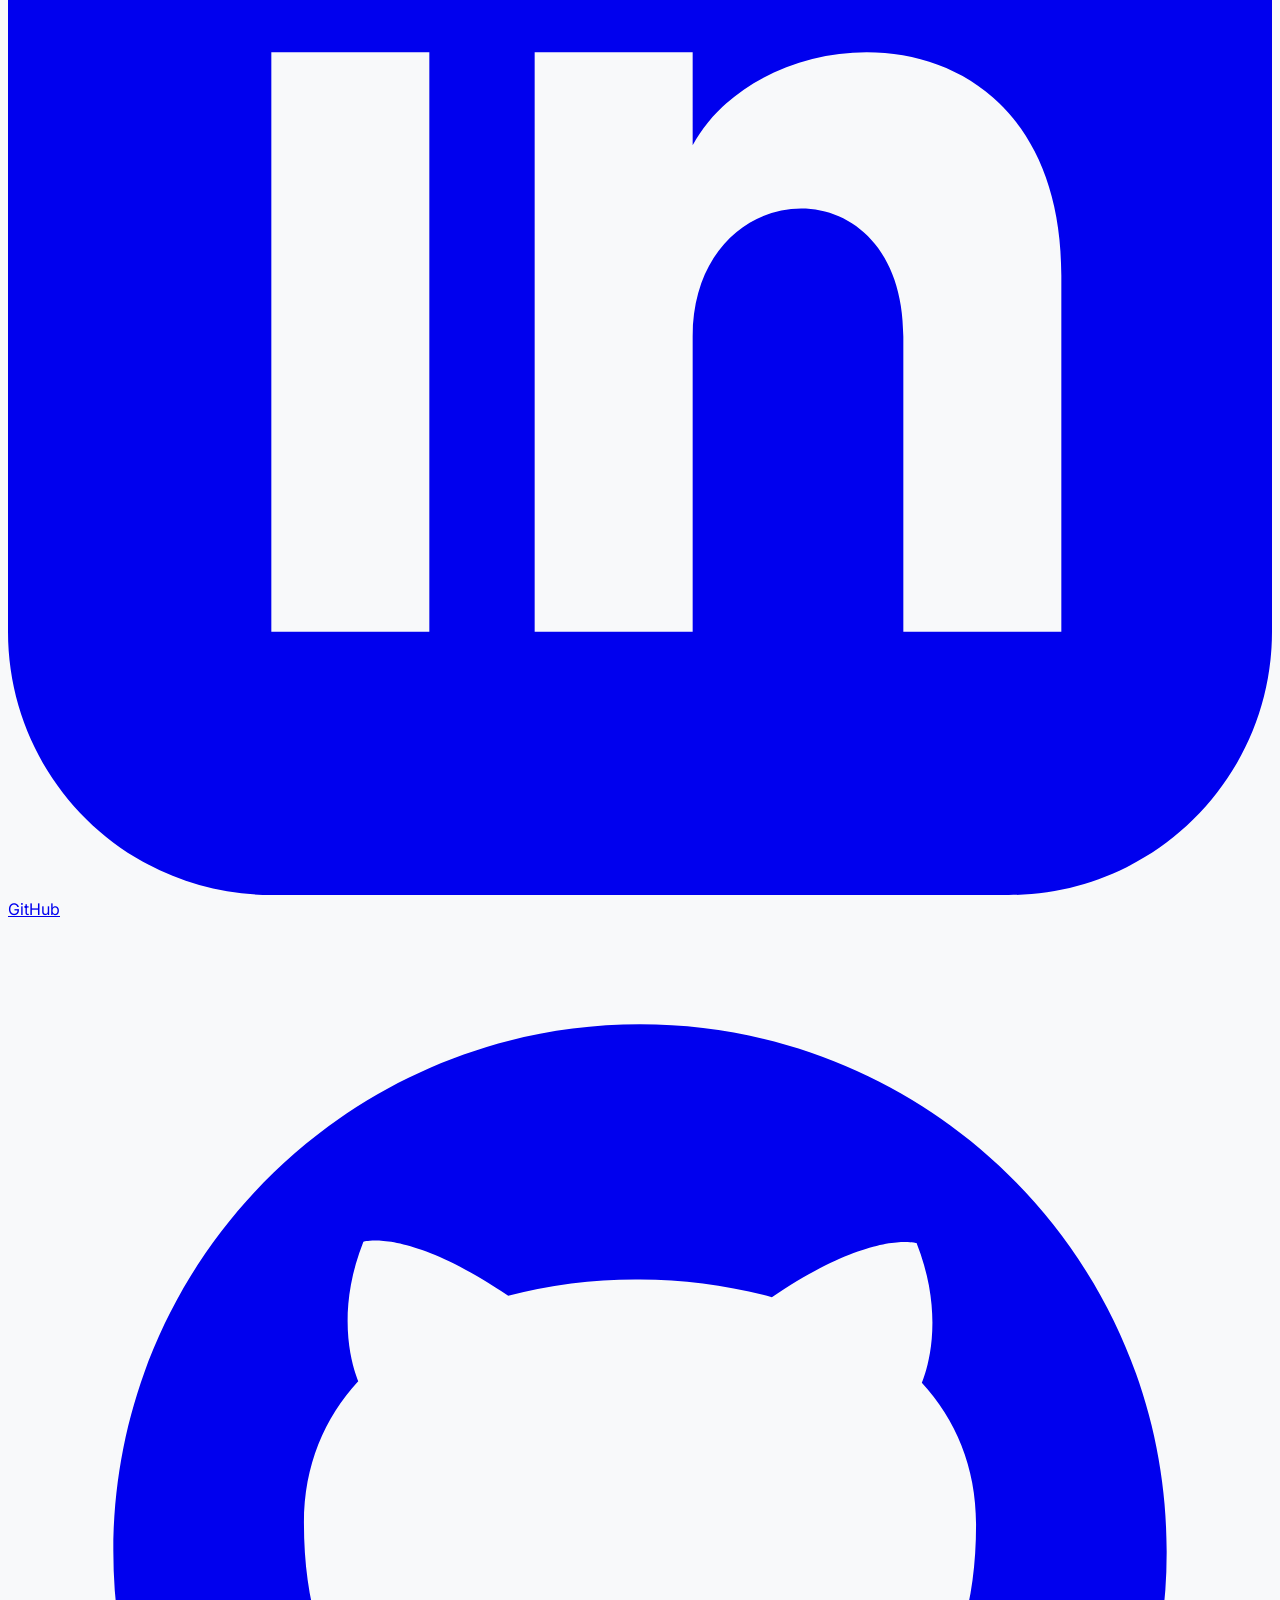
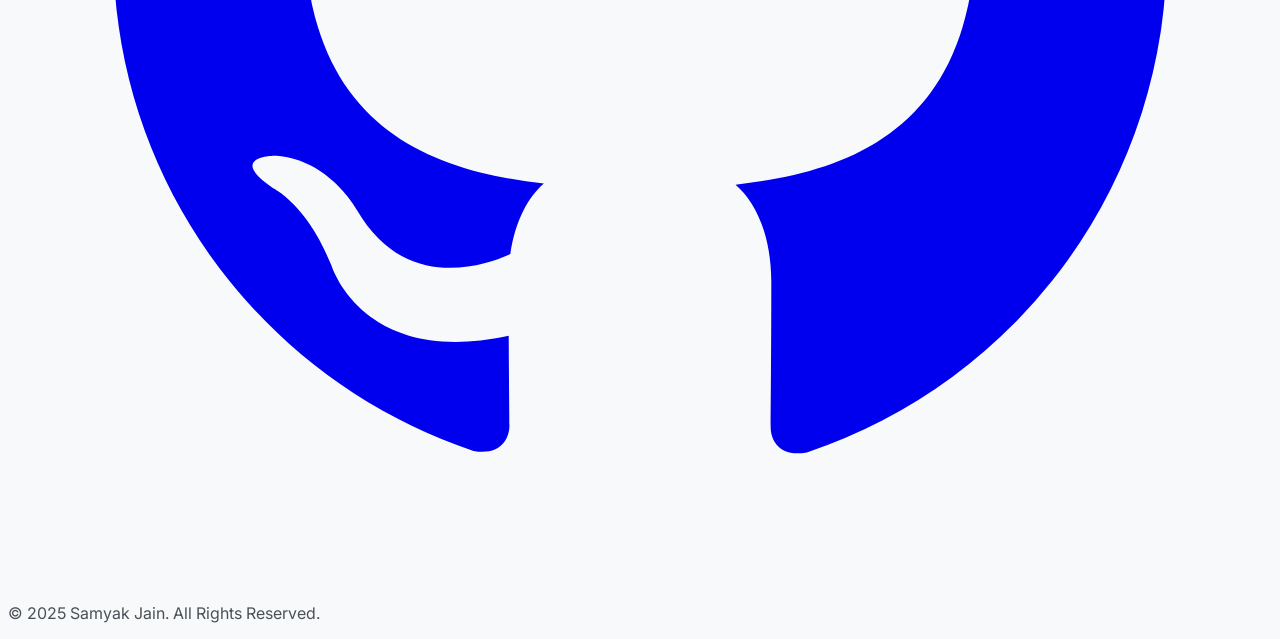
==== commit f6bb7faf: "Update index.html" ====
--- a/index.html
+++ b/index.html
@@ -19,6 +19,7 @@
     <!-- Application Structure Plan: The SPA has been elevated to a full professional portfolio. The structure now includes a dynamic hero section for impact, an 'About Me' narrative for personal connection, a dedicated 'Teaching' section for academic roles, a vertical timeline for experience, and flip-card projects for interactive discovery. This user-centric flow guides visitors from a high-level impression to detailed exploration, making it ideal for a primary professional website. -->
     <!-- Visualization & Content Choices: 
         - Hero Section: Goal is to engage immediately. Method: Full-screen layout with a JS-powered typewriter effect. Justification: Creates a dynamic and modern first impression.
+        - About Me Section: Goal is to create a personal narrative. Method: Rewritten, story-driven copy. Justification: Connects with the reader on a professional and personal level, moving beyond a simple list of facts.
         - Teaching Section: Goal is to highlight academic mentorship. Method: Cards for roles and a dedicated philosophy statement. Justification: Provides clear, scannable evidence of teaching capabilities for academic audiences.
         - Experience Timeline: Goal is to clearly show career progression. Method: Vertical timeline with HTML/CSS, now enhanced with detailed descriptions. Justification: Provides meaningful context and impact beyond concise bullet points.
         - Project Cards: Goal is to encourage interaction and detail discovery. Method: 3D flip cards using CSS transforms. Interaction: On hover, cards flip to show details. Justification: A "wow" factor that makes exploring projects more engaging.
@@ -153,13 +154,13 @@
             <div class="grid grid-cols-1 md:grid-cols-5 gap-12 items-center">
                 <div class="md:col-span-3 fade-in-child">
                     <p class="text-lg text-gray-700 mb-4">
-                        My journey into computer science began with a fascination for its power to solve real-world challenges. This curiosity led me to a B.Tech at Vellore Institute of Technology, where I built a strong academic foundation, graduating in the top 0.4% of my class. It was during my time as a Software Engineer at Goldman Sachs, however, that I truly witnessed the transformative impact of well-designed, scalable systems on a global scale.
+                        I'm driven by the challenge of deconstructing complex problems and building elegant, scalable software that makes a tangible impact. My fascination with technology began with its potential to solve real-world problems, a principle that has guided my academic and professional journey.
                     </p>
                     <p class="text-lg text-gray-700 mb-4">
-                        From architecting cloud-native reporting platforms to mentoring junior engineers, my professional experience has honed my technical expertise and solidified my passion for systems design. I thrive on deconstructing complex problems and building elegant, efficient solutions.
+                        I established a strong theoretical foundation at Vellore Institute of Technology, graduating in the top 0.4% of my class. It was at Goldman Sachs where I truly saw theory translate into practice, architecting cloud-native platforms and mission-critical systems at a global scale. This experience solidified my passion for systems design and taught me the importance of robust, maintainable code.
                     </p>
                     <p class="text-lg text-gray-700">
-                        Now, as a Master's student at Georgia Tech, I'm deepening my knowledge in artificial intelligence and computing systems, eager to contribute to the next wave of technological innovation. I'm driven by a desire to not only build great software but also to share my knowledge and help others grow, a commitment I've practiced as a Teaching Assistant and mentor.
+                        Now, as a Master's student at Georgia Tech, I'm specializing in Computing Systems and AI to deepen my expertise. Beyond building software, I am committed to helping others succeed, a passion I've pursued through roles as a Teaching Assistant and mentor. I believe that the best way to solidify one's own understanding is to help teach it to others.
                     </p>
                 </div>
                 <div class="md:col-span-2 flex justify-center fade-in-child">
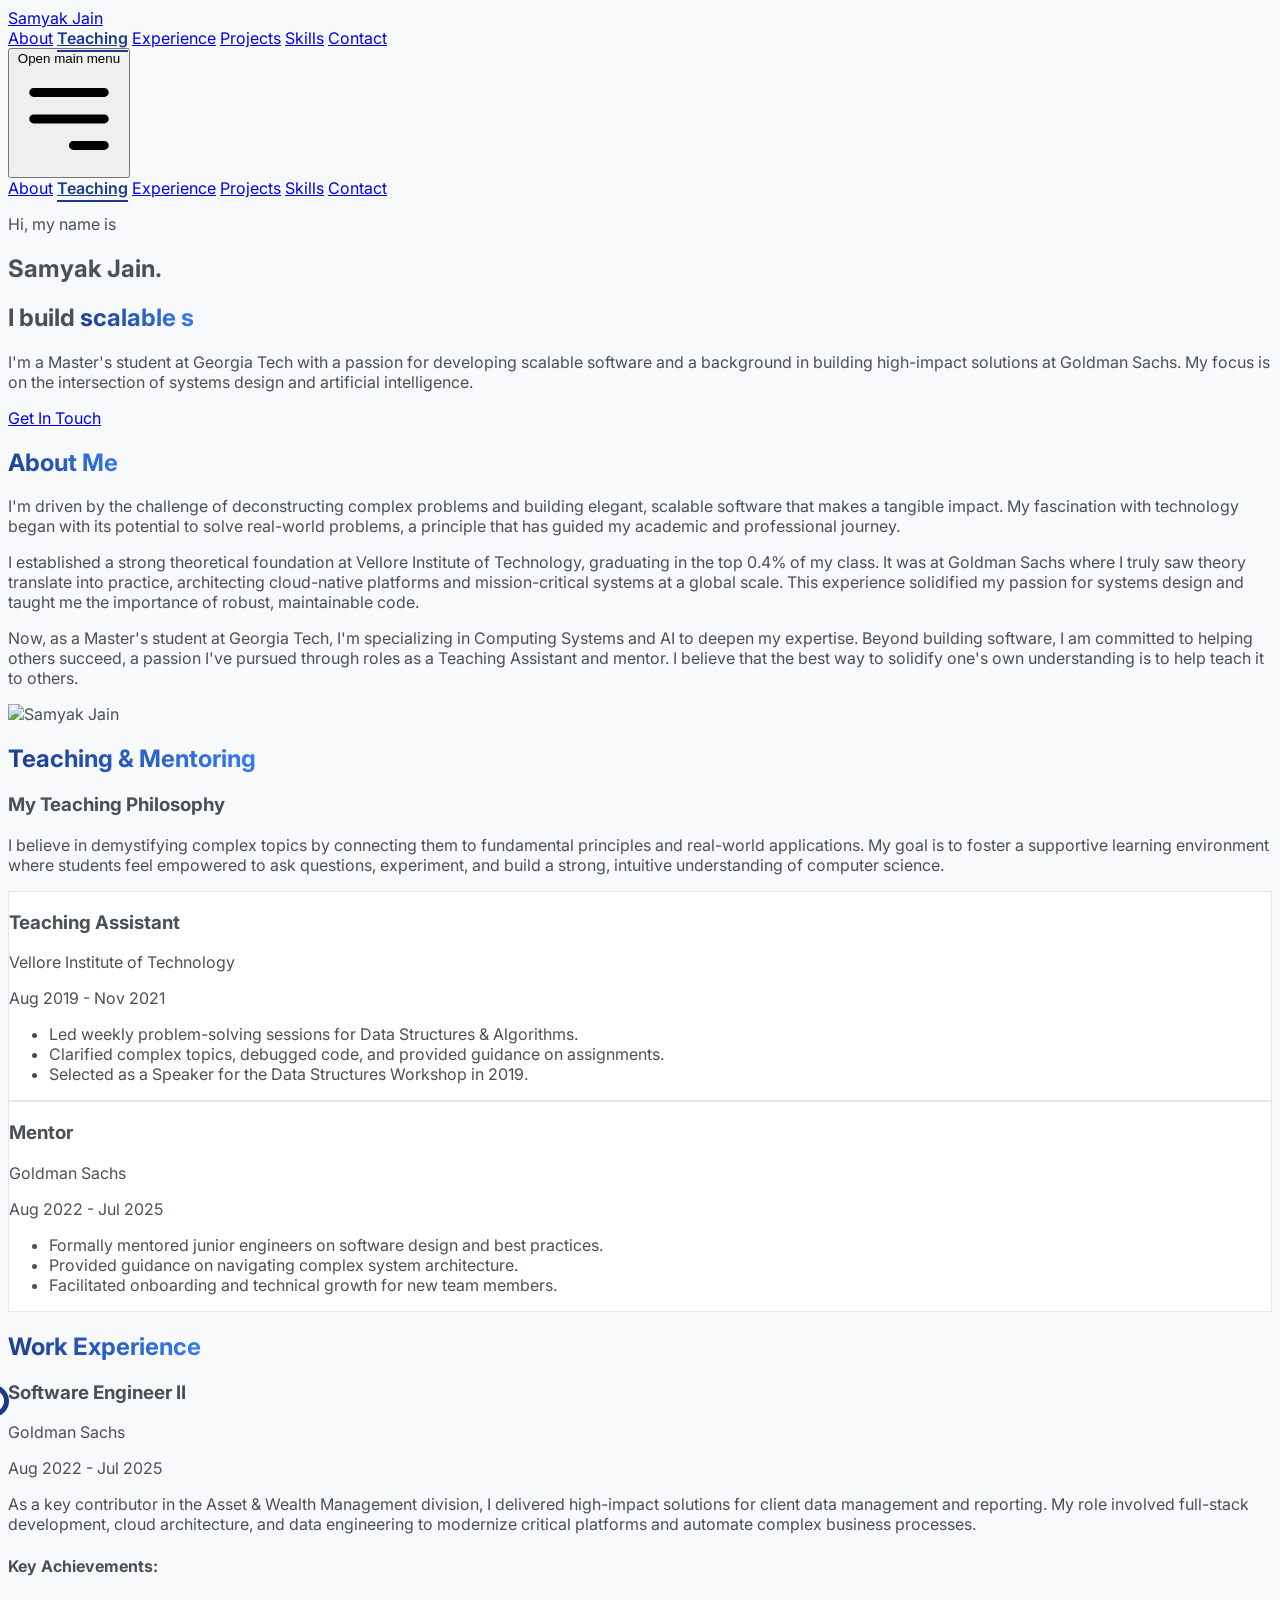
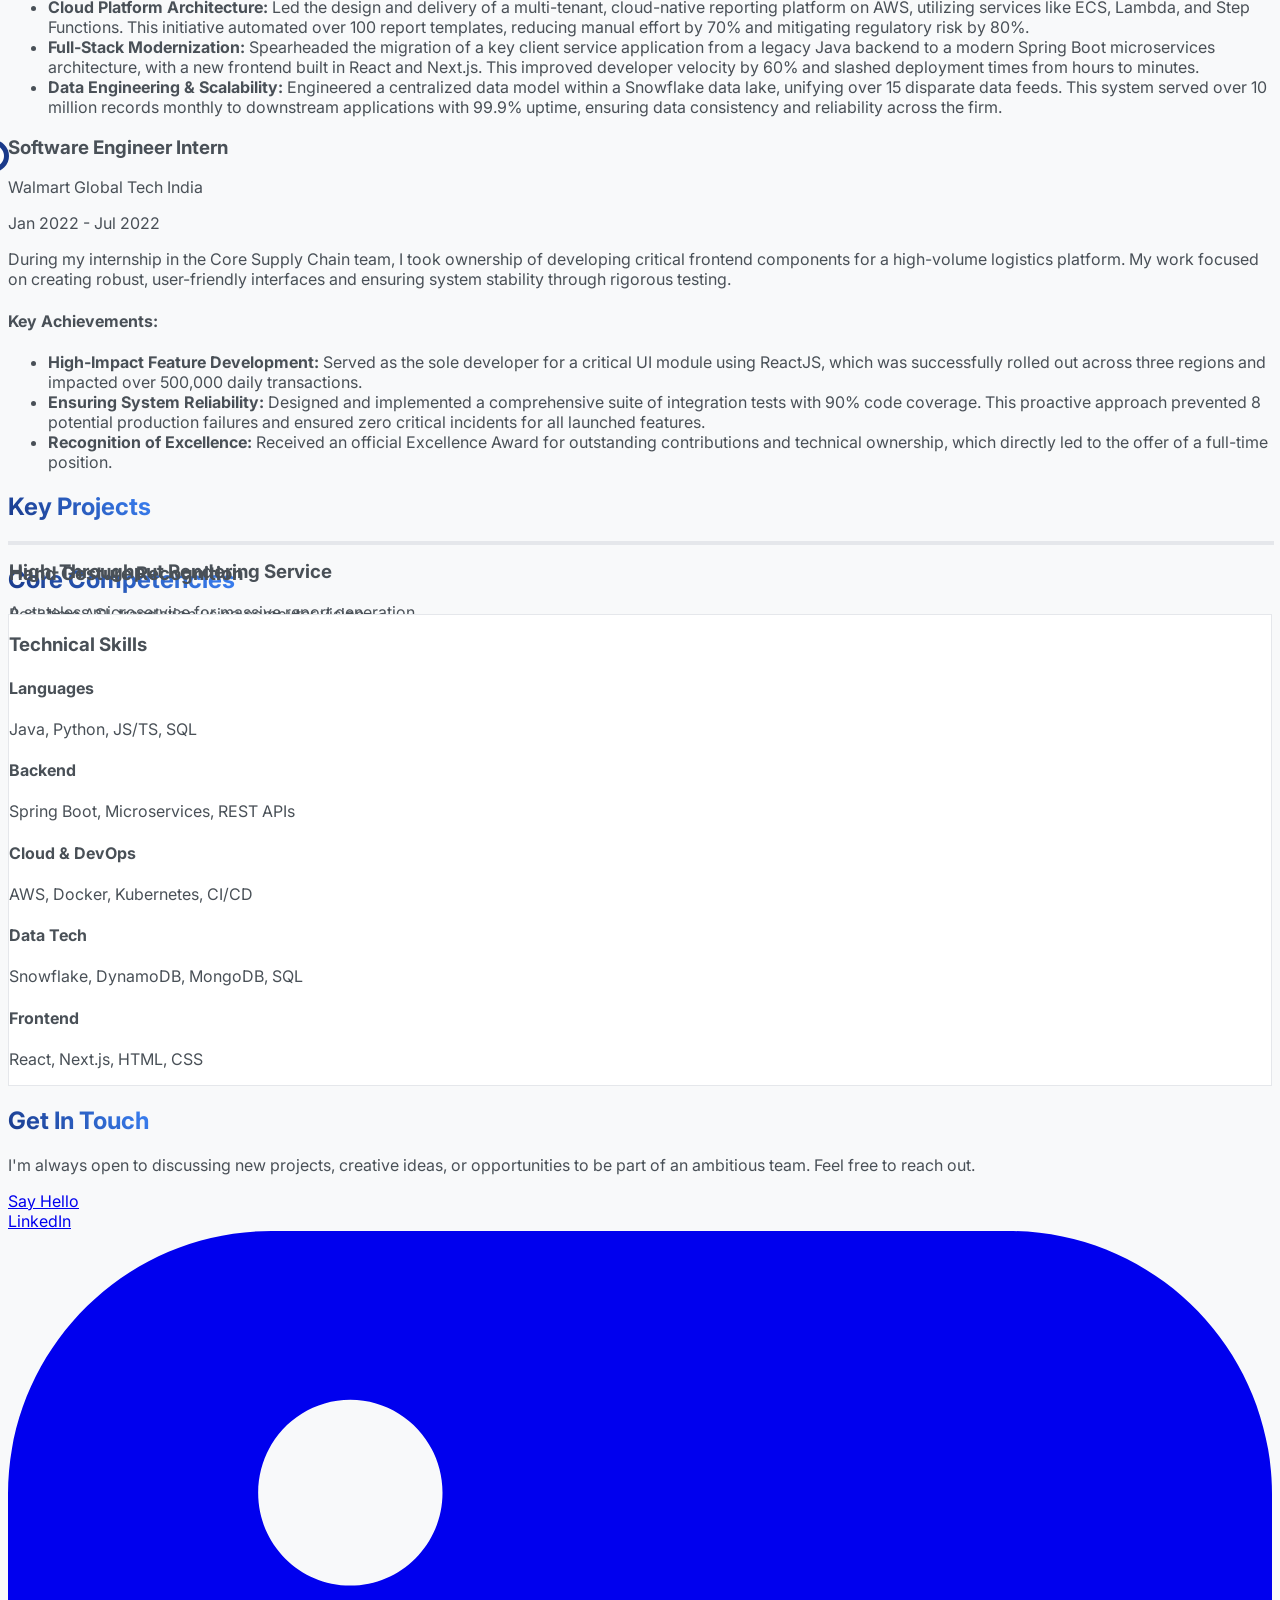
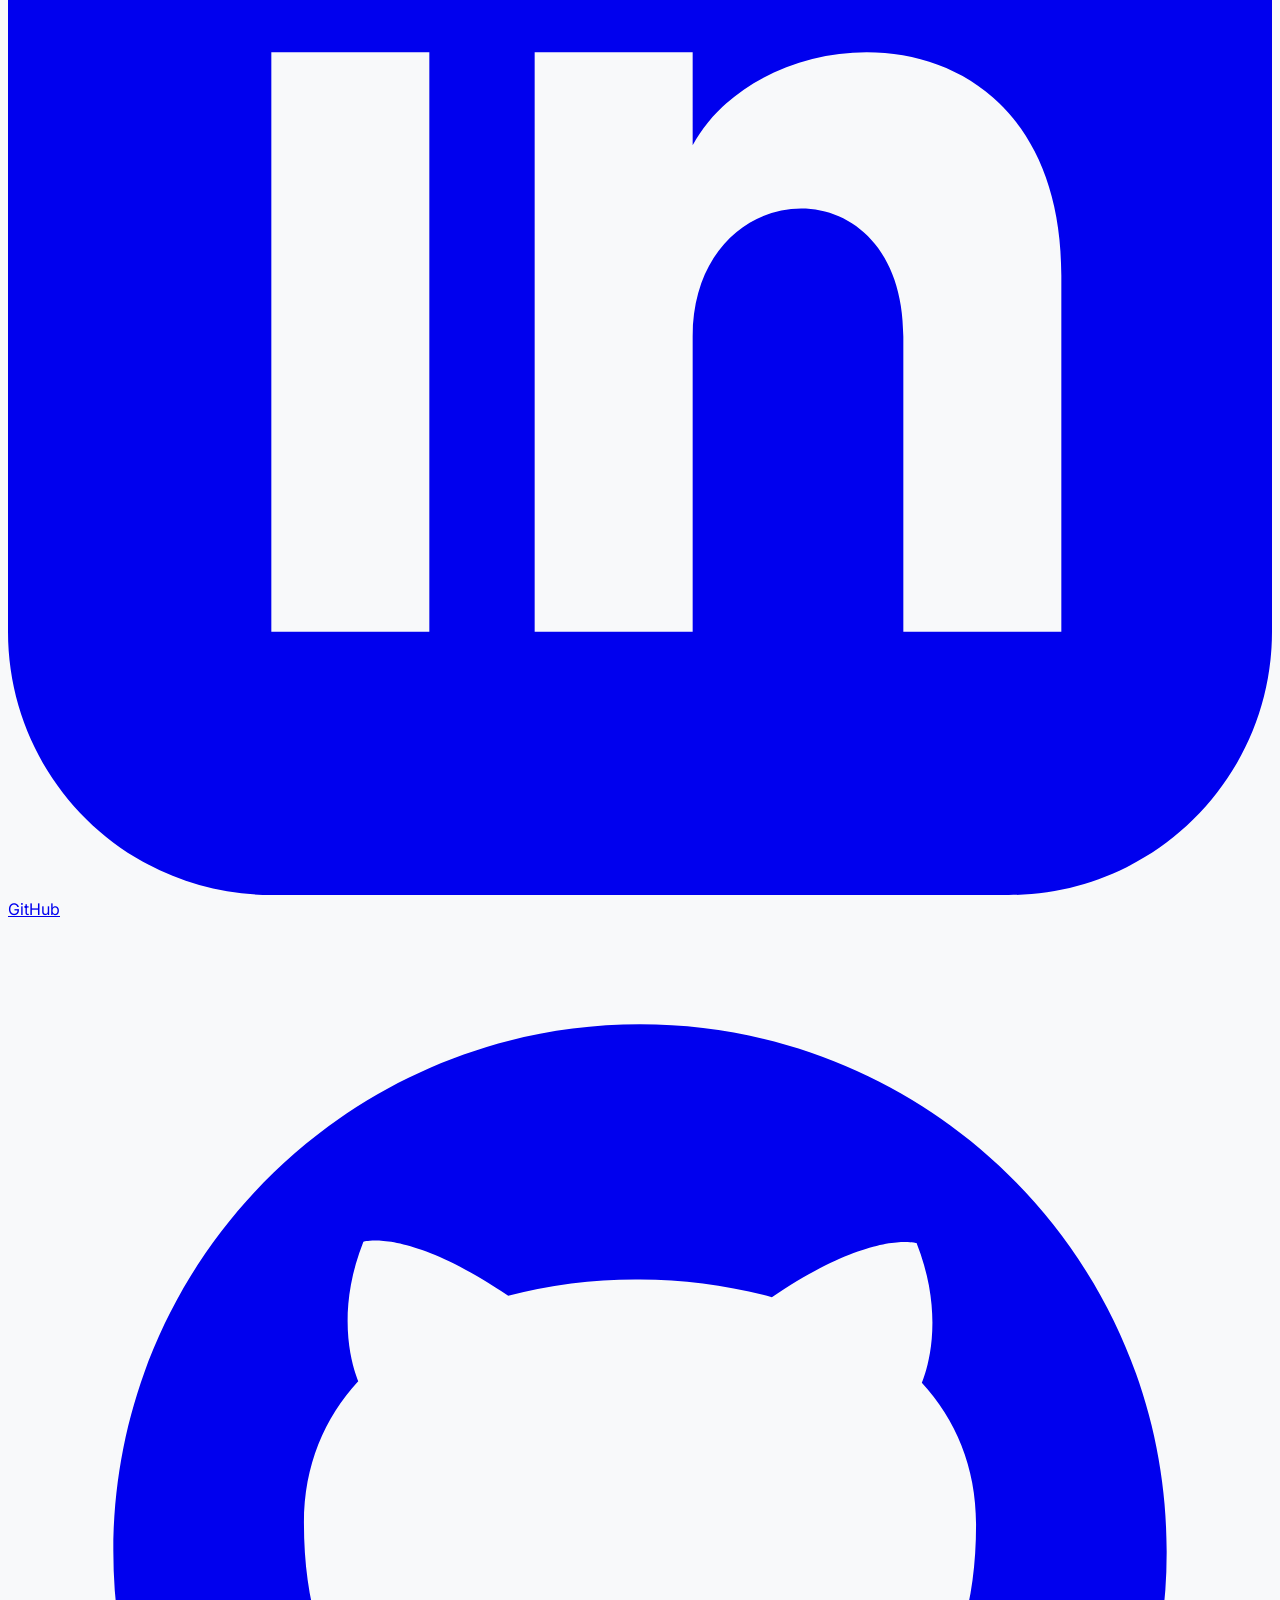
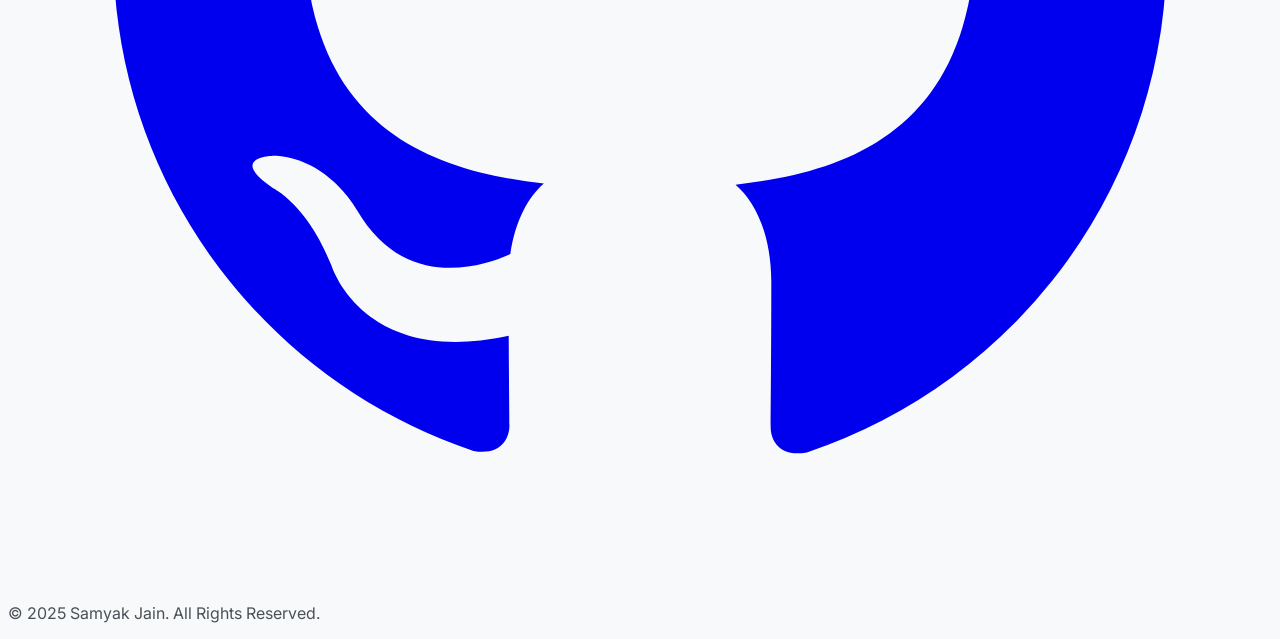
==== commit 551d0450: "Update index.html" ====
--- a/index.html
+++ b/index.html
@@ -350,11 +350,14 @@
                         entry.target.classList.add('visible');
                         const activeId = entry.target.id;
                         navLinks.forEach(link => {
-                            link.classList.toggle('active-link', link.getAttribute('href').substring(1) === activeId);
+                           link.classList.remove('active-link');
+                           if(link.getAttribute('href').substring(1) === activeId) {
+                               link.classList.add('active-link');
+                           }
                         });
                     }
                 });
-            }, { rootMargin: "-30% 0px -70% 0px" });
+            }, { threshold: 0.15 }); 
             sections.forEach(section => observer.observe(section));
             
             // Smooth Scroll
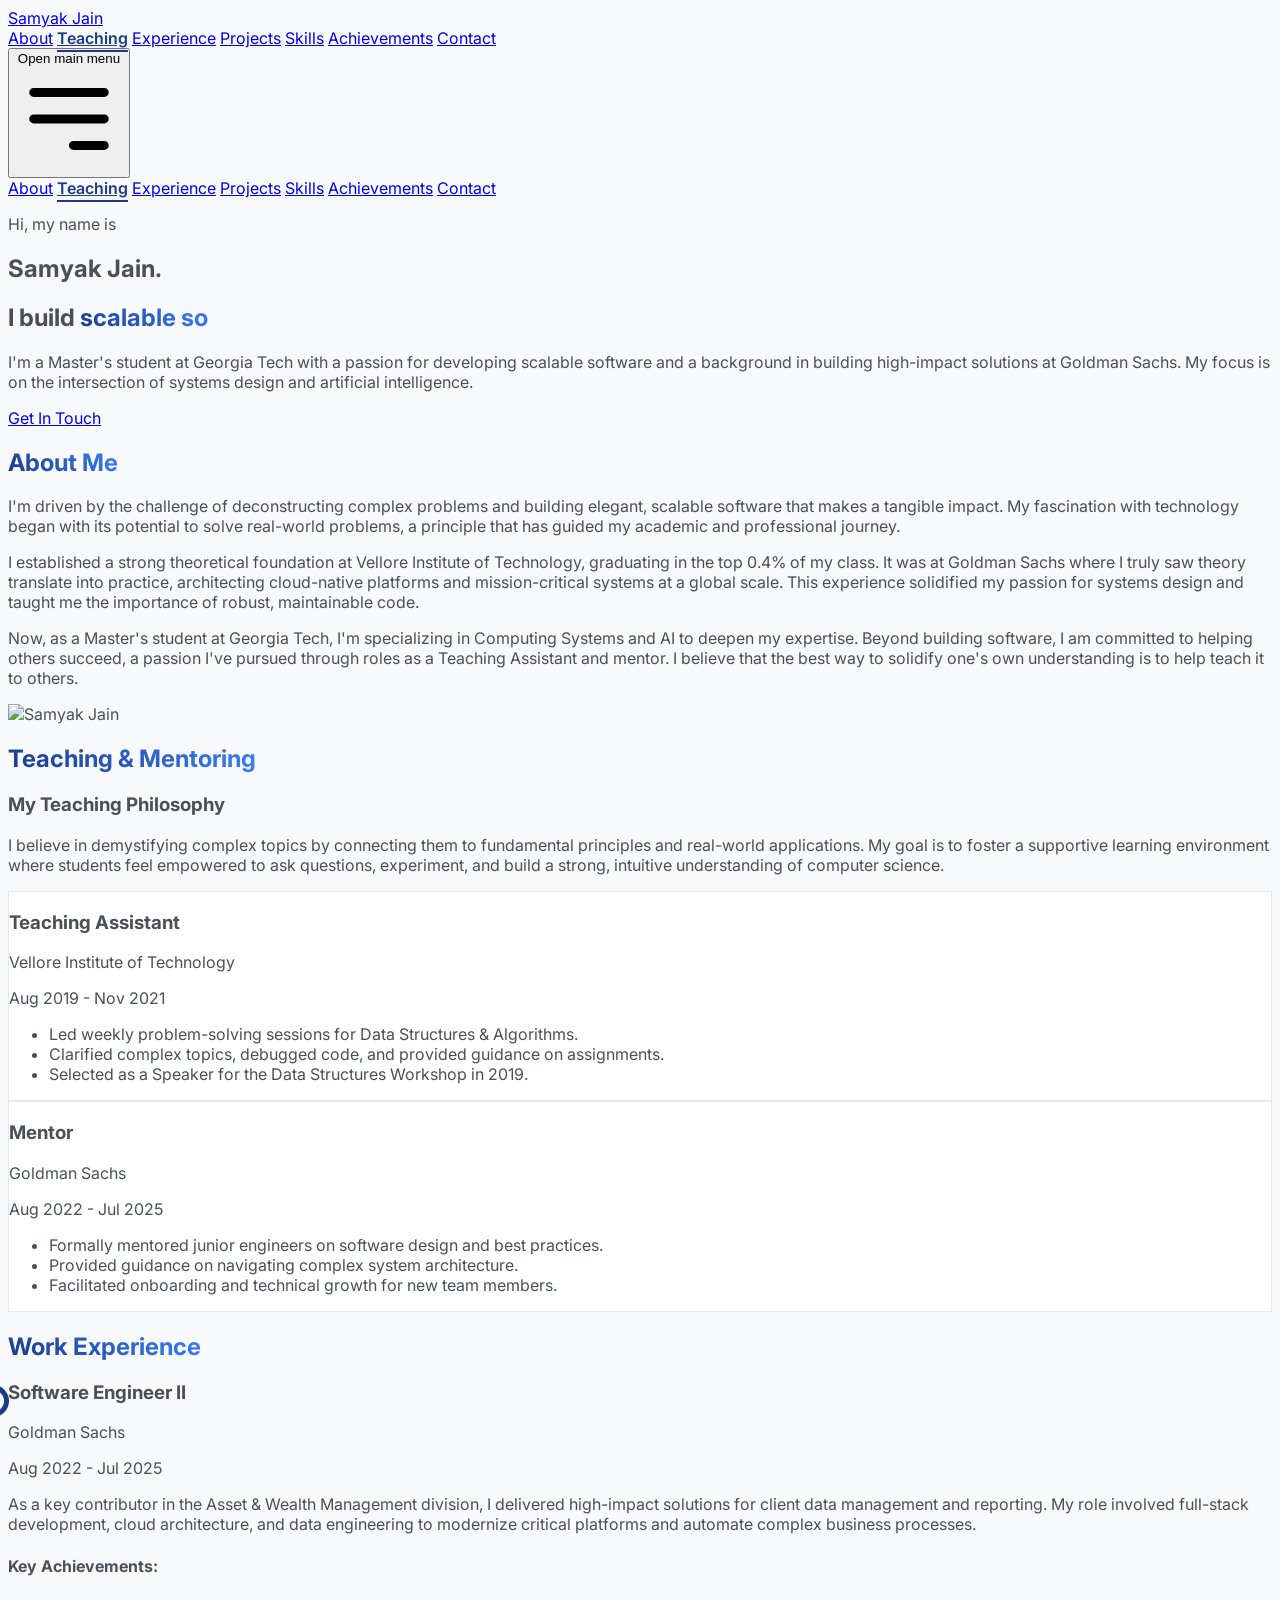
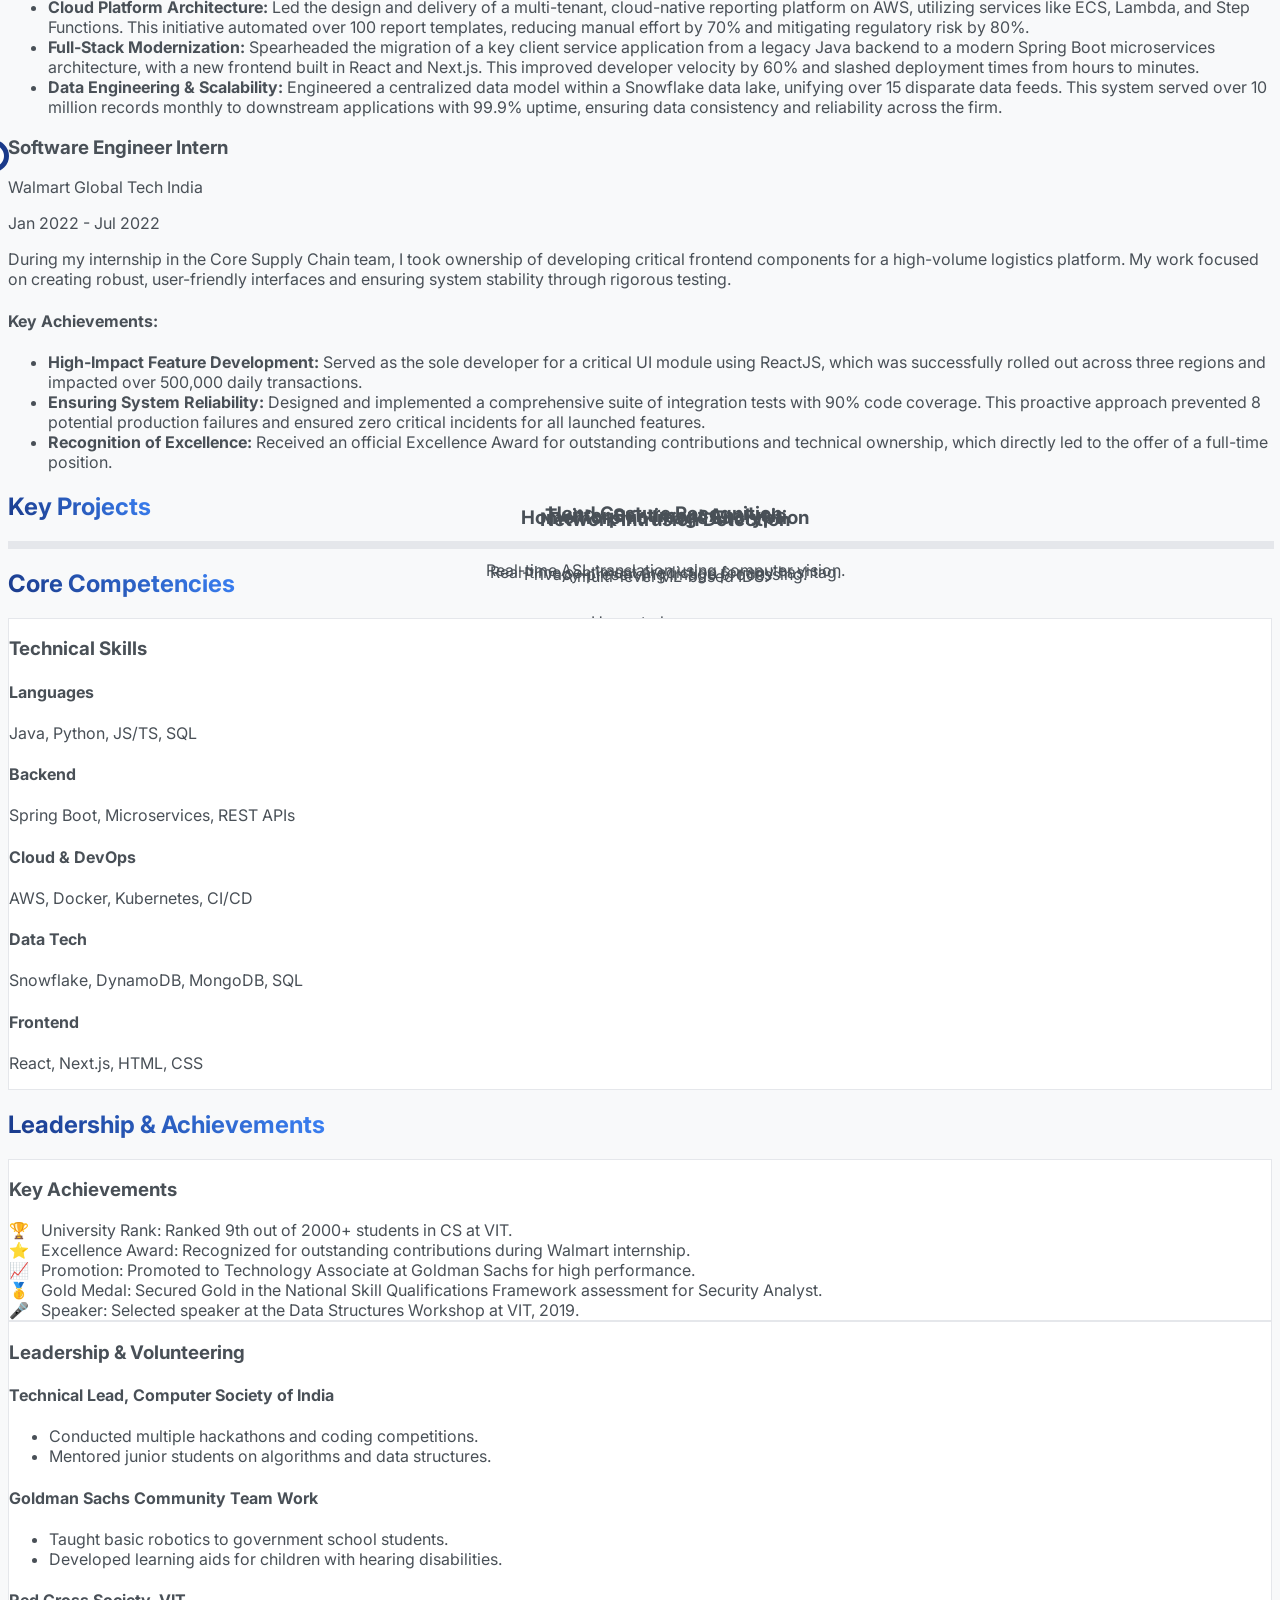
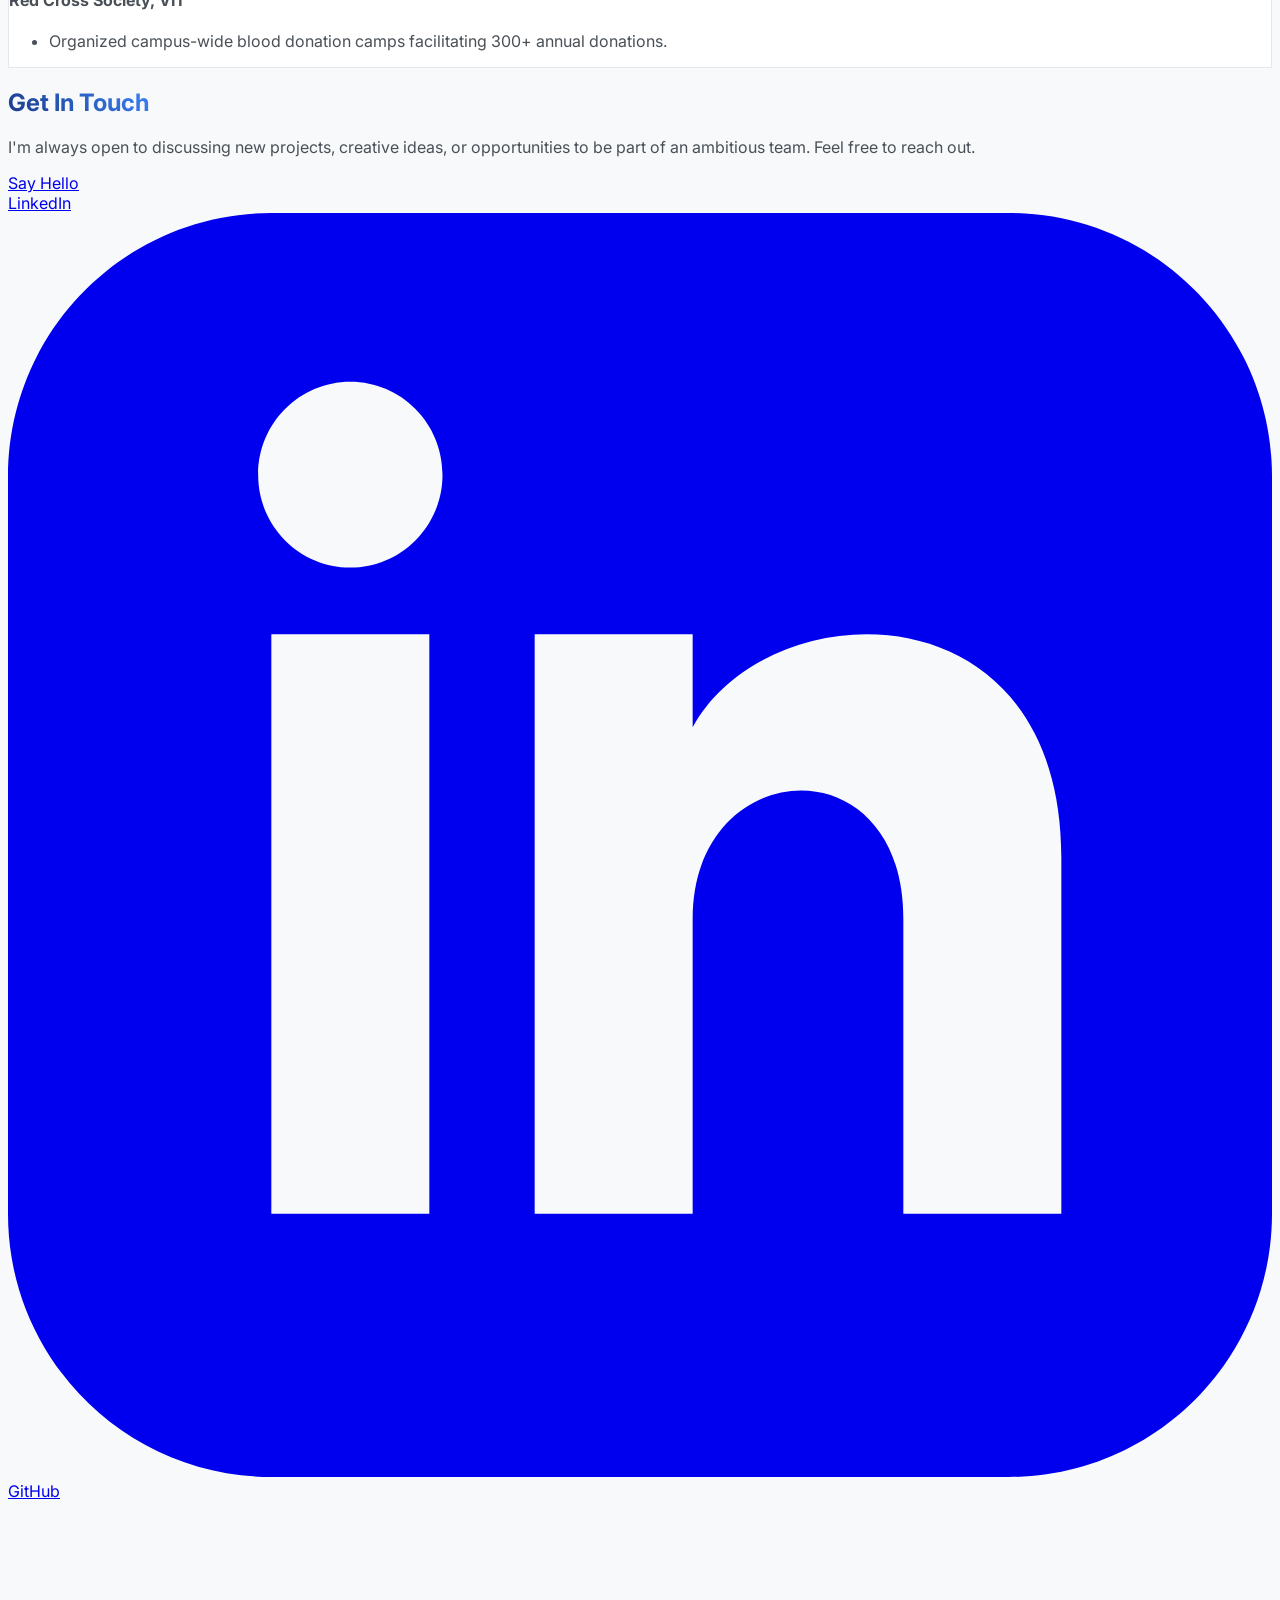
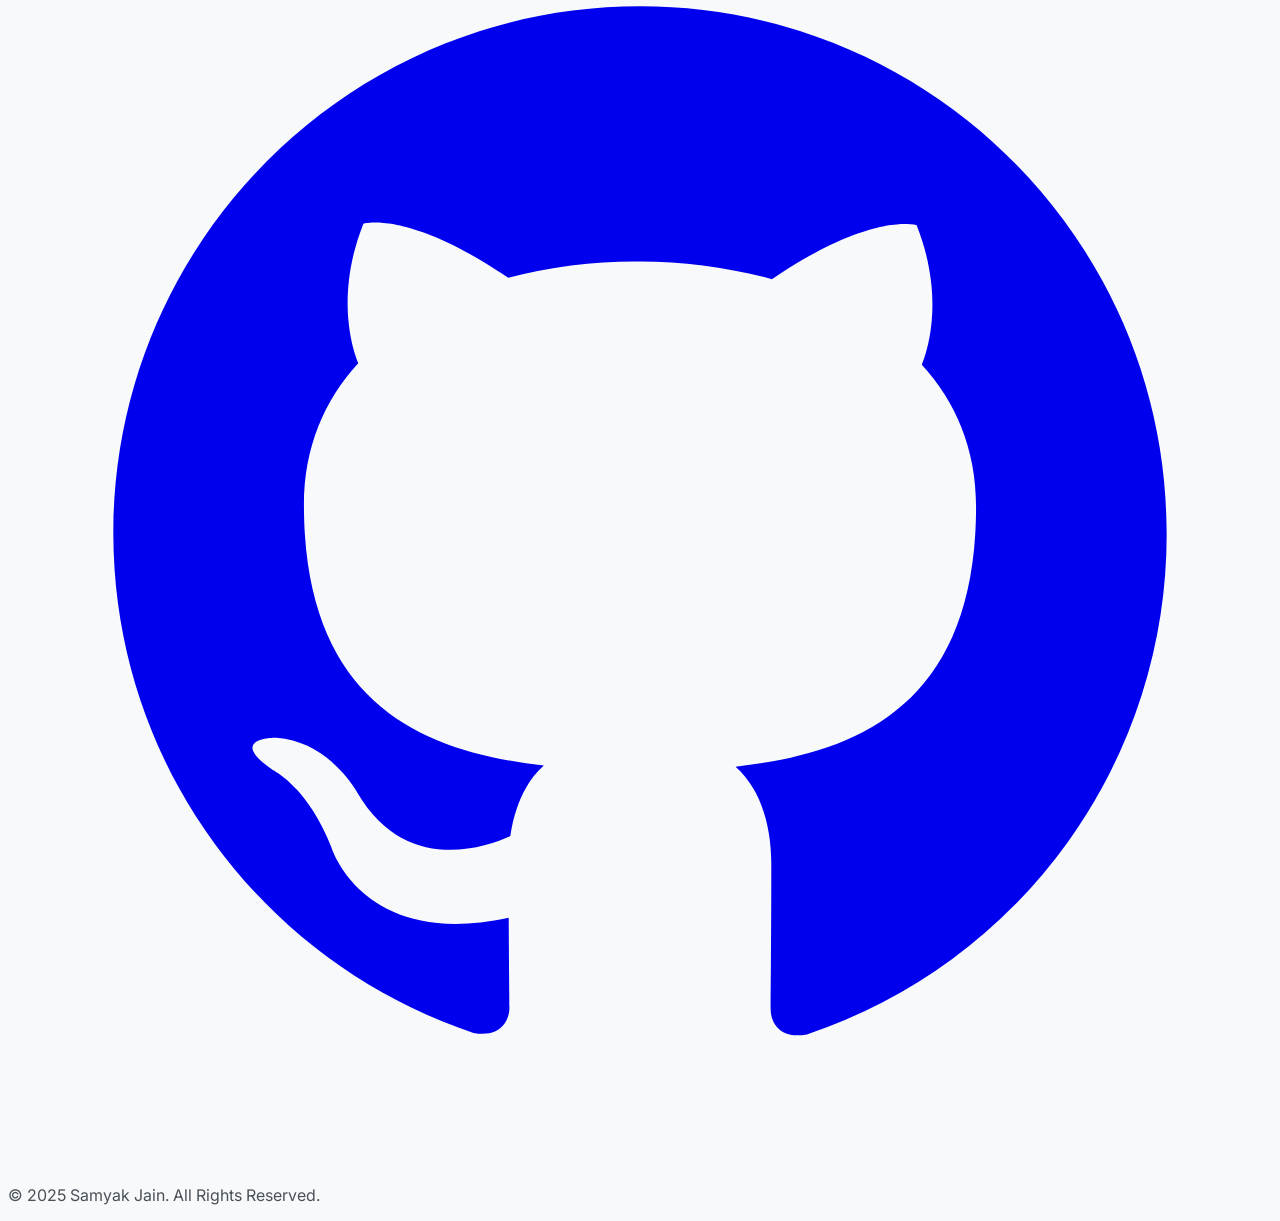
==== commit cdc28a27: "added projects" ====
--- a/index.html
+++ b/index.html
@@ -16,13 +16,14 @@
     <link rel="preconnect" href="https://fonts.gstatic.com" crossorigin>
     <link href="https://fonts.googleapis.com/css2?family=Inter:wght@400;500;600;700;800&display=swap" rel="stylesheet">
     <!-- Chosen Palette: "Modern Sapphire" - A professional and distinct palette using deep navy, slate gray, and a clean white background. -->
-    <!-- Application Structure Plan: The SPA has been elevated to a full professional portfolio. The structure now includes a dynamic hero section for impact, an 'About Me' narrative for personal connection, a dedicated 'Teaching' section for academic roles, a vertical timeline for experience, and flip-card projects for interactive discovery. This user-centric flow guides visitors from a high-level impression to detailed exploration, making it ideal for a primary professional website. -->
+    <!-- Application Structure Plan: The SPA has been elevated to a full professional portfolio. The structure now includes a dynamic hero section for impact, an 'About Me' narrative for personal connection, a dedicated 'Teaching' section for academic roles, a vertical timeline for experience, and flip-card projects for interactive discovery. A new 'Leadership & Achievements' section has been added to showcase extracurriculars and awards. This user-centric flow guides visitors from a high-level impression to detailed exploration, making it ideal for a primary professional website. -->
     <!-- Visualization & Content Choices: 
         - Hero Section: Goal is to engage immediately. Method: Full-screen layout with a JS-powered typewriter effect. Justification: Creates a dynamic and modern first impression.
         - About Me Section: Goal is to create a personal narrative. Method: Rewritten, story-driven copy. Justification: Connects with the reader on a professional and personal level, moving beyond a simple list of facts.
         - Teaching Section: Goal is to highlight academic mentorship. Method: Cards for roles and a dedicated philosophy statement. Justification: Provides clear, scannable evidence of teaching capabilities for academic audiences.
         - Experience Timeline: Goal is to clearly show career progression. Method: Vertical timeline with HTML/CSS, now enhanced with detailed descriptions. Justification: Provides meaningful context and impact beyond concise bullet points.
-        - Project Cards: Goal is to encourage interaction and detail discovery. Method: 3D flip cards using CSS transforms. Interaction: On hover, cards flip to show details. Justification: A "wow" factor that makes exploring projects more engaging.
+        - Achievements Section: Goal is to showcase awards and leadership. Method: A two-column card layout. Justification: Separates quantifiable achievements from leadership roles for clarity and impact.
+        - Project Cards: Goal is to encourage interaction and detail discovery. Method: 3D flip cards using CSS transforms, now in a 2x2 grid. Interaction: On hover, cards flip to show details. Justification: A "wow" factor that makes exploring projects more engaging and accommodates more content.
         - CONFIRMATION: NO SVG graphics used. NO Mermaid JS used. -->
     <style>
         body {
@@ -81,6 +82,7 @@
         .section-fade-in.visible .fade-in-child:nth-child(1) { transition-delay: 0.1s; }
         .section-fade-in.visible .fade-in-child:nth-child(2) { transition-delay: 0.2s; }
         .section-fade-in.visible .fade-in-child:nth-child(3) { transition-delay: 0.3s; }
+        .section-fade-in.visible .fade-in-child:nth-child(4) { transition-delay: 0.4s; }
         .gradient-text { background: linear-gradient(45deg, #1A3A8A, #3B82F6); -webkit-background-clip: text; -webkit-text-fill-color: transparent; }
         .typewriter-cursor { display: inline-block; width: 3px; background-color: #495057; animation: blink 0.7s infinite; }
         @keyframes blink { 50% { opacity: 0; } }
@@ -88,8 +90,10 @@
         .flip-card { perspective: 1000px; }
         .flip-card-inner { position: relative; width: 100%; height: 100%; transition: transform 0.6s; transform-style: preserve-3d; }
         .flip-card:hover .flip-card-inner { transform: rotateY(180deg); }
-        .flip-card-front, .flip-card-back { position: absolute; width: 100%; height: 100%; -webkit-backface-visibility: hidden; backface-visibility: hidden; }
+        .flip-card-front, .flip-card-back { position: absolute; width: 100%; height: 100%; -webkit-backface-visibility: hidden; backface-visibility: hidden; display: flex; flex-direction: column; justify-content: center; text-align: center; padding: 1.5rem; }
         .flip-card-back { transform: rotateY(180deg); }
+        .achievement-item { display: flex; align-items: flex-start; gap: 0.75rem; }
+        .achievement-icon { color: #1A3A8A; flex-shrink: 0; }
     </style>
 </head>
 <body class="antialiased">
@@ -109,6 +113,7 @@
                         <a href="#experience" class="nav-link text-sm font-medium text-gray-700">Experience</a>
                         <a href="#projects" class="nav-link text-sm font-medium text-gray-700">Projects</a>
                         <a href="#skills" class="nav-link text-sm font-medium text-gray-700">Skills</a>
+                        <a href="#achievements" class="nav-link text-sm font-medium text-gray-700">Achievements</a>
                         <a href="#contact" class="nav-link text-sm font-medium text-gray-700">Contact</a>
                     </div>
                 </div>
@@ -127,6 +132,7 @@
                 <a href="#experience" class="block nav-link px-3 py-2 rounded-md text-base font-medium text-gray-700">Experience</a>
                 <a href="#projects" class="block nav-link px-3 py-2 rounded-md text-base font-medium text-gray-700">Projects</a>
                 <a href="#skills" class="block nav-link px-3 py-2 rounded-md text-base font-medium text-gray-700">Skills</a>
+                <a href="#achievements" class="block nav-link px-3 py-2 rounded-md text-base font-medium text-gray-700">Achievements</a>
                 <a href="#contact" class="block nav-link px-3 py-2 rounded-md text-base font-medium text-gray-700">Contact</a>
             </div>
         </div>
@@ -247,37 +253,70 @@
             <div class="text-center mb-16">
                 <h2 class="text-3xl font-bold tracking-tight text-gray-900 sm:text-4xl"><span class="gradient-text">Key Projects</span></h2>
             </div>
-            <div class="grid grid-cols-1 md:grid-cols-2 gap-8">
+            <div class="grid grid-cols-1 md:grid-cols-2 lg:grid-cols-2 gap-8">
                 <div class="flip-card h-80 rounded-xl fade-in-child">
                     <div class="flip-card-inner content-card">
-                        <div class="flip-card-front p-8 flex flex-col justify-center items-center text-center">
-                            <h3 class="text-2xl font-bold text-gray-800">High-Throughput Rendering Service</h3>
-                            <p class="mt-2 text-gray-600">A stateless microservice for massive report generation.</p>
-                            <p class="mt-4 font-semibold text-blue-600">Hover to learn more</p>
-                        </div>
-                        <div class="flip-card-back p-8 flex flex-col justify-center">
-                            <p class="text-gray-700">Architected a service to stream and render JSON payloads up to 5GB into Excel/CSV, completely avoiding memory errors and reducing resource usage by 65%.</p>
-                            <div class="mt-4 flex flex-wrap gap-2">
-                                <span class="bg-gray-200 text-gray-800 text-xs font-semibold mr-2 px-2.5 py-0.5 rounded-full">Java</span>
-                                <span class="bg-gray-200 text-gray-800 text-xs font-semibold mr-2 px-2.5 py-0.5 rounded-full">Spring Boot</span>
-                                <span class="bg-gray-200 text-gray-800 text-xs font-semibold mr-2 px-2.5 py-0.5 rounded-full">Apache POI</span>
-                            </div>
-                        </div>
-                    </div>
-                </div>
-                <div class="flip-card h-80 rounded-xl fade-in-child">
-                    <div class="flip-card-inner content-card">
-                        <div class="flip-card-front p-8 flex flex-col justify-center items-center text-center">
+                        <div class="flip-card-front">
                             <h3 class="text-2xl font-bold text-gray-800">Hand Gesture Recognition</h3>
                             <p class="mt-2 text-gray-600">Real-time ASL translation using computer vision.</p>
                              <p class="mt-4 font-semibold text-blue-600">Hover to learn more</p>
                         </div>
-                        <div class="flip-card-back p-8 flex flex-col justify-center">
-                            <p class="text-gray-700">Engineered a system using CNNs that achieved 95% accuracy in translating American Sign Language gestures, with applications in accessibility and human-computer interaction.</p>
-                             <div class="mt-4 flex flex-wrap gap-2">
-                                <span class="bg-gray-200 text-gray-800 text-xs font-semibold mr-2 px-2.5 py-0.5 rounded-full">Python</span>
-                                <span class="bg-gray-200 text-gray-800 text-xs font-semibold mr-2 px-2.5 py-0.5 rounded-full">CNN</span>
-                                <span class="bg-gray-200 text-gray-800 text-xs font-semibold mr-2 px-2.5 py-0.5 rounded-full">OpenCV</span>
+                        <div class="flip-card-back">
+                            <p class="text-gray-700">Engineered a system using CNNs that achieved 95% accuracy in translating ASL gestures, with applications in accessibility and human-computer interaction.</p>
+                             <div class="mt-4 flex flex-wrap gap-2 justify-center">
+                                <span class="bg-gray-200 text-gray-800 text-xs font-semibold px-2.5 py-0.5 rounded-full">Python</span>
+                                <span class="bg-gray-200 text-gray-800 text-xs font-semibold px-2.5 py-0.5 rounded-full">CNN</span>
+                                <span class="bg-gray-200 text-gray-800 text-xs font-semibold px-2.5 py-0.5 rounded-full">OpenCV</span>
+                            </div>
+                        </div>
+                    </div>
+                </div>
+                <div class="flip-card h-80 rounded-xl fade-in-child" style="transition-delay: 0.2s;">
+                    <div class="flip-card-inner content-card">
+                        <div class="flip-card-front">
+                            <h3 class="text-2xl font-bold text-gray-800">Twitter Sentiment Analysis</h3>
+                            <p class="mt-2 text-gray-600">Real-time sentiment prediction for any hashtag.</p>
+                            <p class="mt-4 font-semibold text-blue-600">Hover to learn more</p>
+                        </div>
+                        <div class="flip-card-back">
+                            <p class="text-gray-700">Developed an end-to-end system that scrapes a customizable number of tweets for a given hashtag using the Tweepy API, then predicts sentiment (Positive, Negative, Neutral) using a trained CNN model, and displays the results graphically.</p>
+                            <div class="mt-4 flex flex-wrap gap-2 justify-center">
+                                <span class="bg-gray-200 text-gray-800 text-xs font-semibold px-2.5 py-0.5 rounded-full">Python</span>
+                                <span class="bg-gray-200 text-gray-800 text-xs font-semibold px-2.5 py-0.5 rounded-full">Tweepy</span>
+                                <span class="bg-gray-200 text-gray-800 text-xs font-semibold px-2.5 py-0.5 rounded-full">CNN</span>
+                            </div>
+                        </div>
+                    </div>
+                </div>
+                 <div class="flip-card h-80 rounded-xl fade-in-child" style="transition-delay: 0.3s;">
+                    <div class="flip-card-inner content-card">
+                        <div class="flip-card-front">
+                            <h3 class="text-2xl font-bold text-gray-800">Homomorphic Image Encryption</h3>
+                            <p class="mt-2 text-gray-600">Privacy-preserving image processing.</p>
+                            <p class="mt-4 font-semibold text-blue-600">Hover to learn more</p>
+                        </div>
+                        <div class="flip-card-back">
+                            <p class="text-gray-700">Implemented and compared two homomorphic encryption algorithms for secure image processing, demonstrating techniques on encrypted data for cybersecurity applications.</p>
+                             <div class="mt-4 flex flex-wrap gap-2 justify-center">
+                                <span class="bg-gray-200 text-gray-800 text-xs font-semibold px-2.5 py-0.5 rounded-full">Python</span>
+                                <span class="bg-gray-200 text-gray-800 text-xs font-semibold px-2.5 py-0.5 rounded-full">Cryptography</span>
+                            </div>
+                        </div>
+                    </div>
+                </div>
+                <div class="flip-card h-80 rounded-xl fade-in-child" style="transition-delay: 0.4s;">
+                    <div class="flip-card-inner content-card">
+                        <div class="flip-card-front">
+                            <h3 class="text-2xl font-bold text-gray-800">Network Intrusion Detection</h3>
+                            <p class="mt-2 text-gray-600">A multi-level ML-based IDS.</p>
+                            <p class="mt-4 font-semibold text-blue-600">Hover to learn more</p>
+                        </div>
+                        <div class="flip-card-back">
+                            <p class="text-gray-700">Designed a system using ensemble ML algorithms and a deep learning ANN to optimally detect network intrusions, overcoming challenges faced by existing IDS solutions.</p>
+                             <div class="mt-4 flex flex-wrap gap-2 justify-center">
+                                <span class="bg-gray-200 text-gray-800 text-xs font-semibold px-2.5 py-0.5 rounded-full">Python</span>
+                                <span class="bg-gray-200 text-gray-800 text-xs font-semibold px-2.5 py-0.5 rounded-full">TensorFlow</span>
+                                <span class="bg-gray-200 text-gray-800 text-xs font-semibold px-2.5 py-0.5 rounded-full">Scikit-learn</span>
                             </div>
                         </div>
                     </div>
@@ -301,6 +340,66 @@
             </div>
         </section>
         
+        <section id="achievements" class="py-24 bg-white -mx-4 sm:-mx-6 lg:-mx-8 px-4 sm:px-6 lg:px-8 section-fade-in">
+            <div class="max-w-7xl mx-auto">
+                <div class="text-center mb-16">
+                    <h2 class="text-3xl font-bold tracking-tight text-gray-900 sm:text-4xl"><span class="gradient-text">Leadership & Achievements</span></h2>
+                </div>
+                <div class="grid grid-cols-1 md:grid-cols-2 gap-8">
+                    <div class="content-card p-8 rounded-xl fade-in-child">
+                        <h3 class="text-2xl font-bold text-gray-800 mb-6">Key Achievements</h3>
+                        <div class="space-y-4">
+                            <div class="achievement-item">
+                                <span class="achievement-icon mt-1">🏆</span>
+                                <div><span class="font-semibold">University Rank:</span> Ranked 9th out of 2000+ students in CS at VIT.</div>
+                            </div>
+                            <div class="achievement-item">
+                                <span class="achievement-icon mt-1">⭐</span>
+                                <div><span class="font-semibold">Excellence Award:</span> Recognized for outstanding contributions during Walmart internship.</div>
+                            </div>
+                            <div class="achievement-item">
+                                <span class="achievement-icon mt-1">📈</span>
+                                <div><span class="font-semibold">Promotion:</span> Promoted to Technology Associate at Goldman Sachs for high performance.</div>
+                            </div>
+                             <div class="achievement-item">
+                                <span class="achievement-icon mt-1">🥇</span>
+                                <div><span class="font-semibold">Gold Medal:</span> Secured Gold in the National Skill Qualifications Framework assessment for Security Analyst.</div>
+                            </div>
+                            <div class="achievement-item">
+                                <span class="achievement-icon mt-1">🎤</span>
+                                <div><span class="font-semibold">Speaker:</span> Selected speaker at the Data Structures Workshop at VIT, 2019.</div>
+                            </div>
+                        </div>
+                    </div>
+                    <div class="content-card p-8 rounded-xl fade-in-child">
+                         <h3 class="text-2xl font-bold text-gray-800 mb-6">Leadership & Volunteering</h3>
+                         <div class="space-y-6">
+                            <div>
+                                <h4 class="text-lg font-semibold text-gray-800">Technical Lead, Computer Society of India</h4>
+                                <ul class="mt-2 list-disc list-inside space-y-1 text-gray-700">
+                                    <li>Conducted multiple hackathons and coding competitions.</li>
+                                    <li>Mentored junior students on algorithms and data structures.</li>
+                                </ul>
+                            </div>
+                            <div>
+                                <h4 class="text-lg font-semibold text-gray-800">Goldman Sachs Community Team Work</h4>
+                                <ul class="mt-2 list-disc list-inside space-y-1 text-gray-700">
+                                    <li>Taught basic robotics to government school students.</li>
+                                    <li>Developed learning aids for children with hearing disabilities.</li>
+                                </ul>
+                            </div>
+                            <div>
+                                <h4 class="text-lg font-semibold text-gray-800">Red Cross Society, VIT</h4>
+                                <ul class="mt-2 list-disc list-inside space-y-1 text-gray-700">
+                                    <li>Organized campus-wide blood donation camps facilitating 300+ annual donations.</li>
+                                </ul>
+                            </div>
+                         </div>
+                    </div>
+                </div>
+            </div>
+        </section>
+
         <section id="contact" class="py-24 text-center section-fade-in">
             <div class="fade-in-child">
                 <h2 class="text-3xl font-bold tracking-tight text-gray-900 sm:text-4xl"><span class="gradient-text">Get In Touch</span></h2>
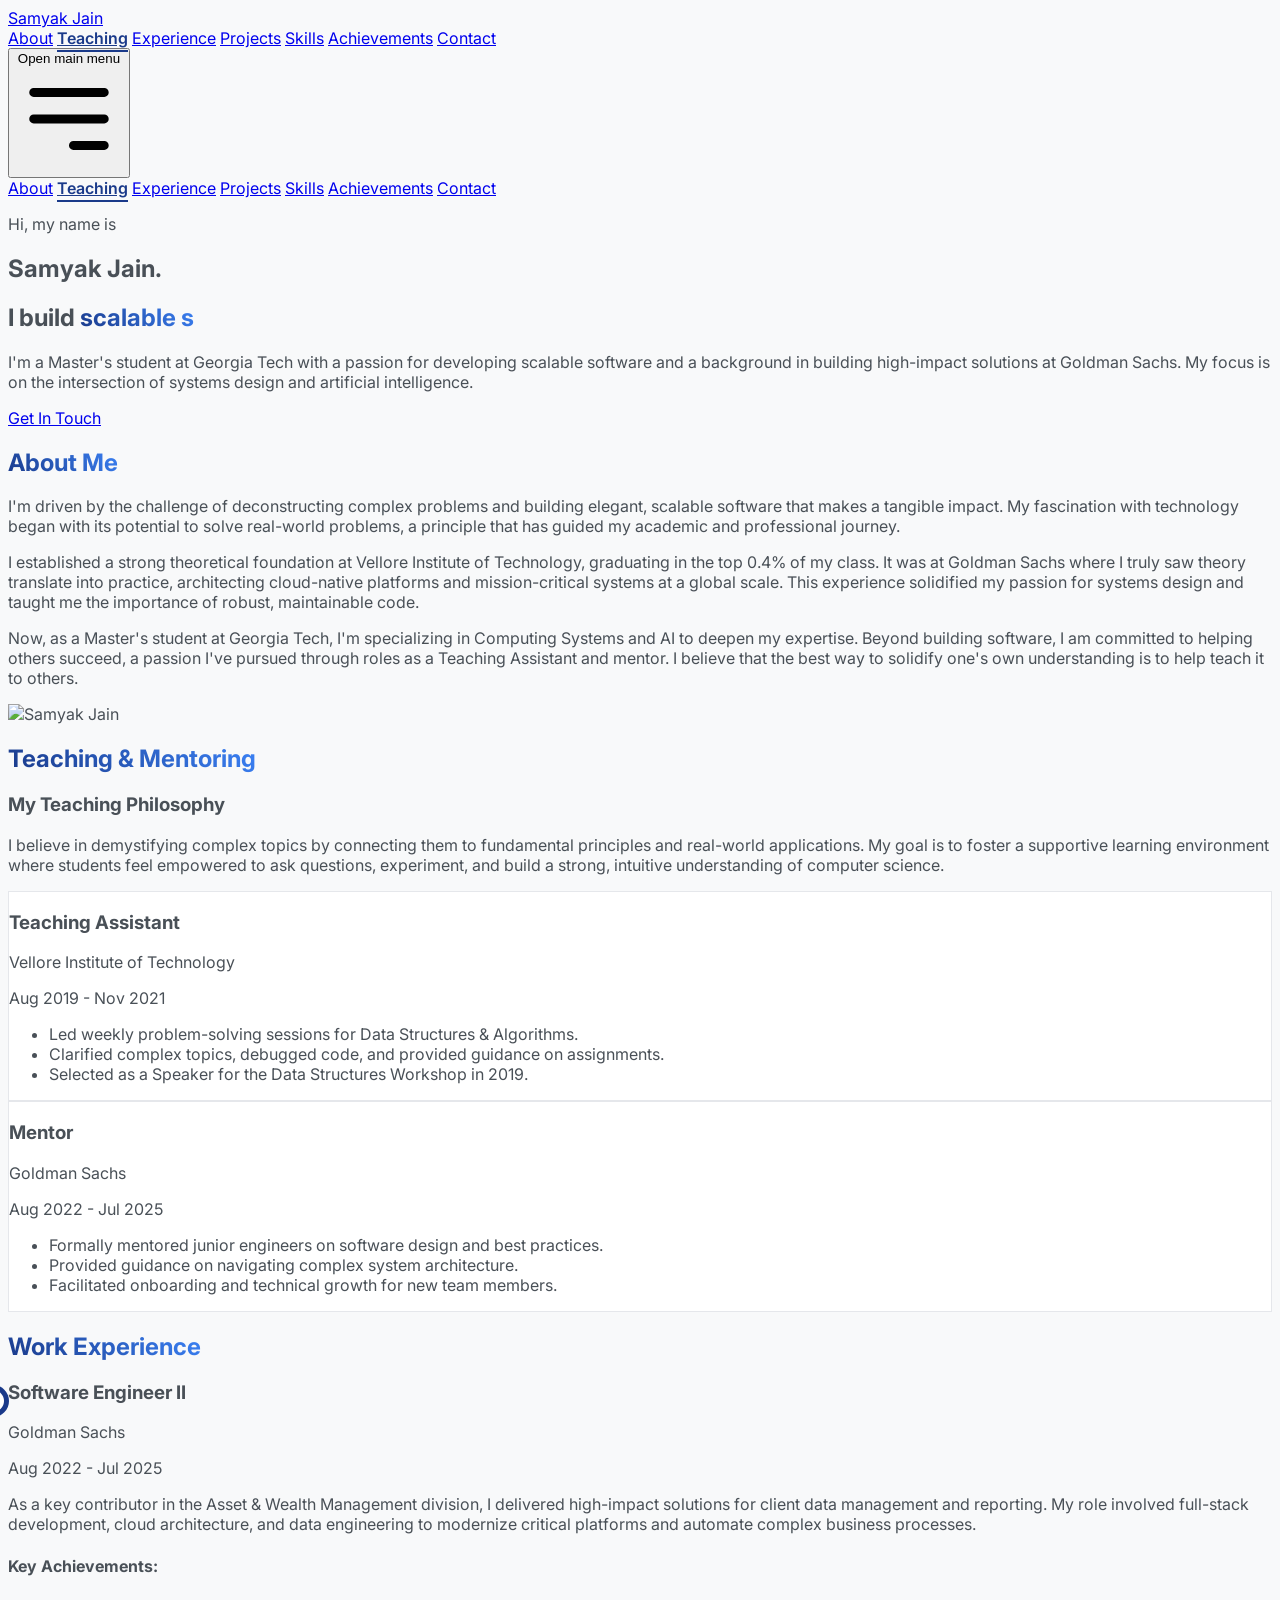
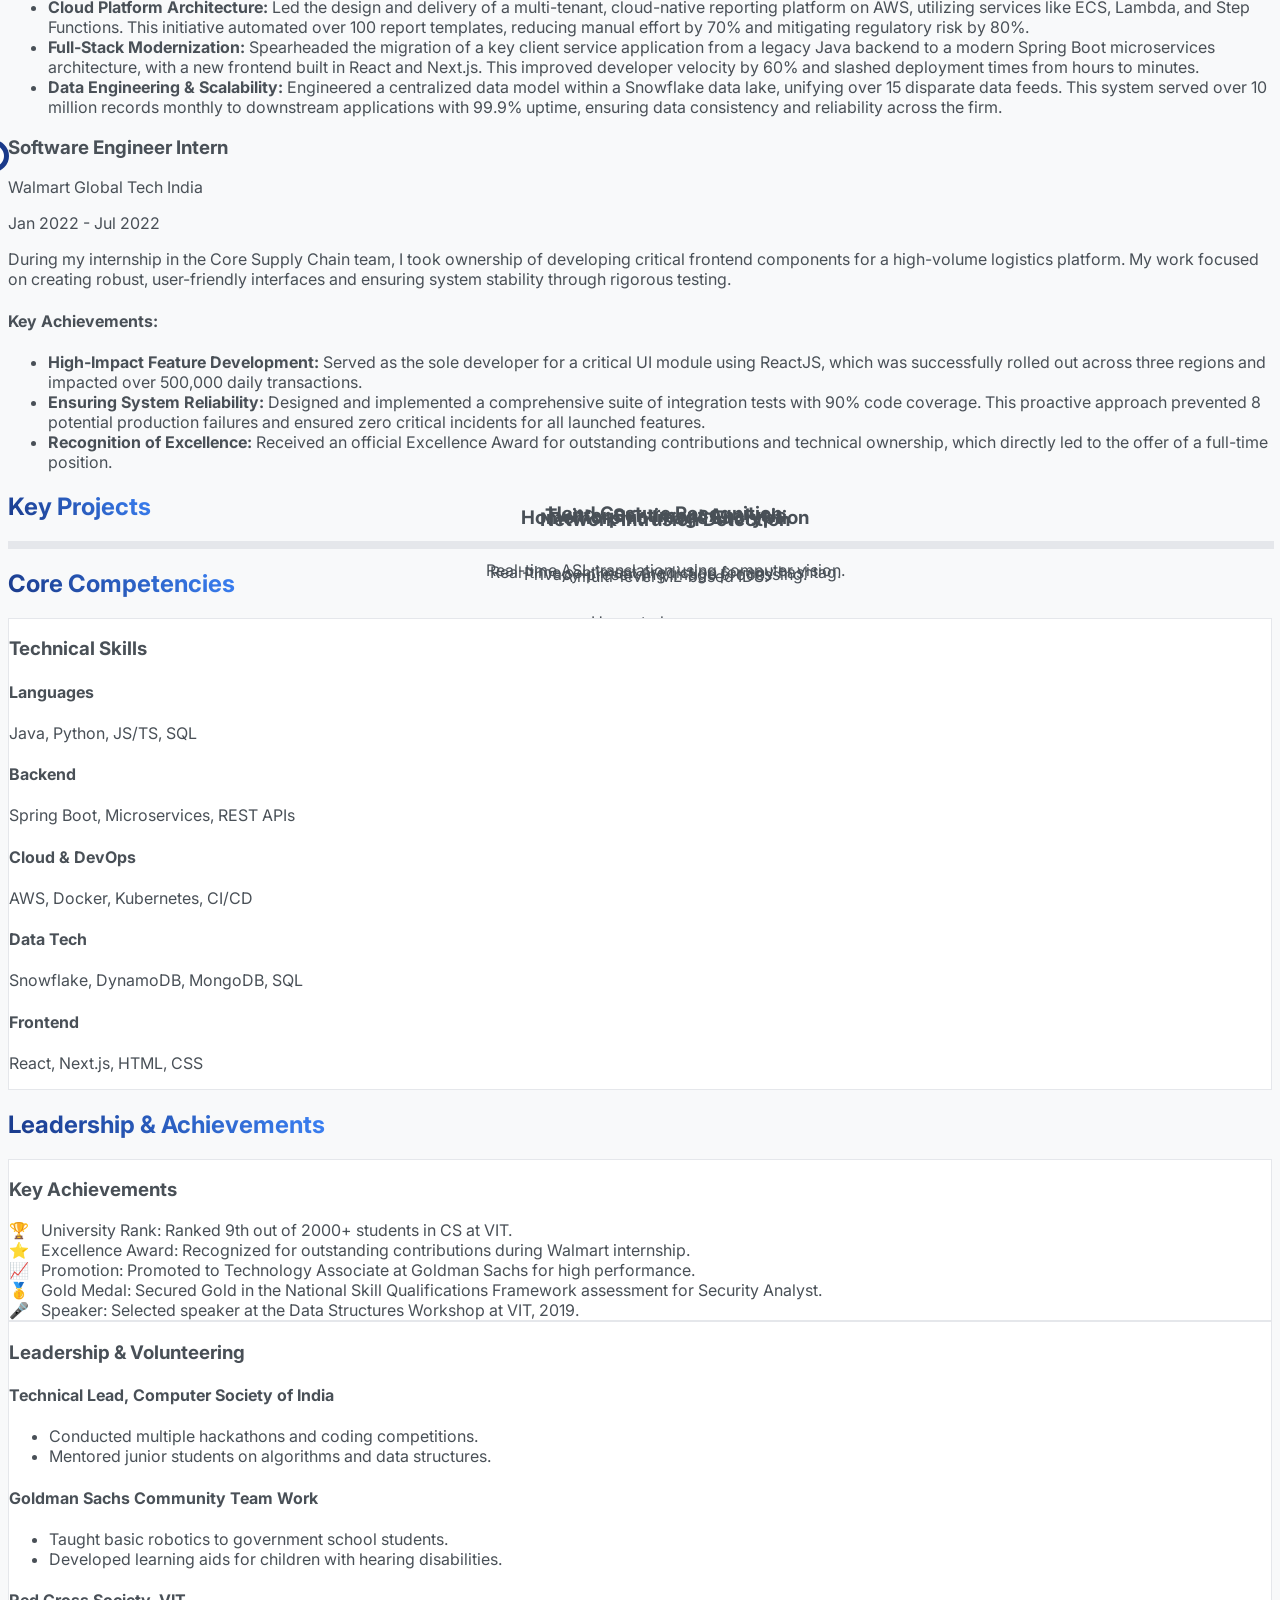
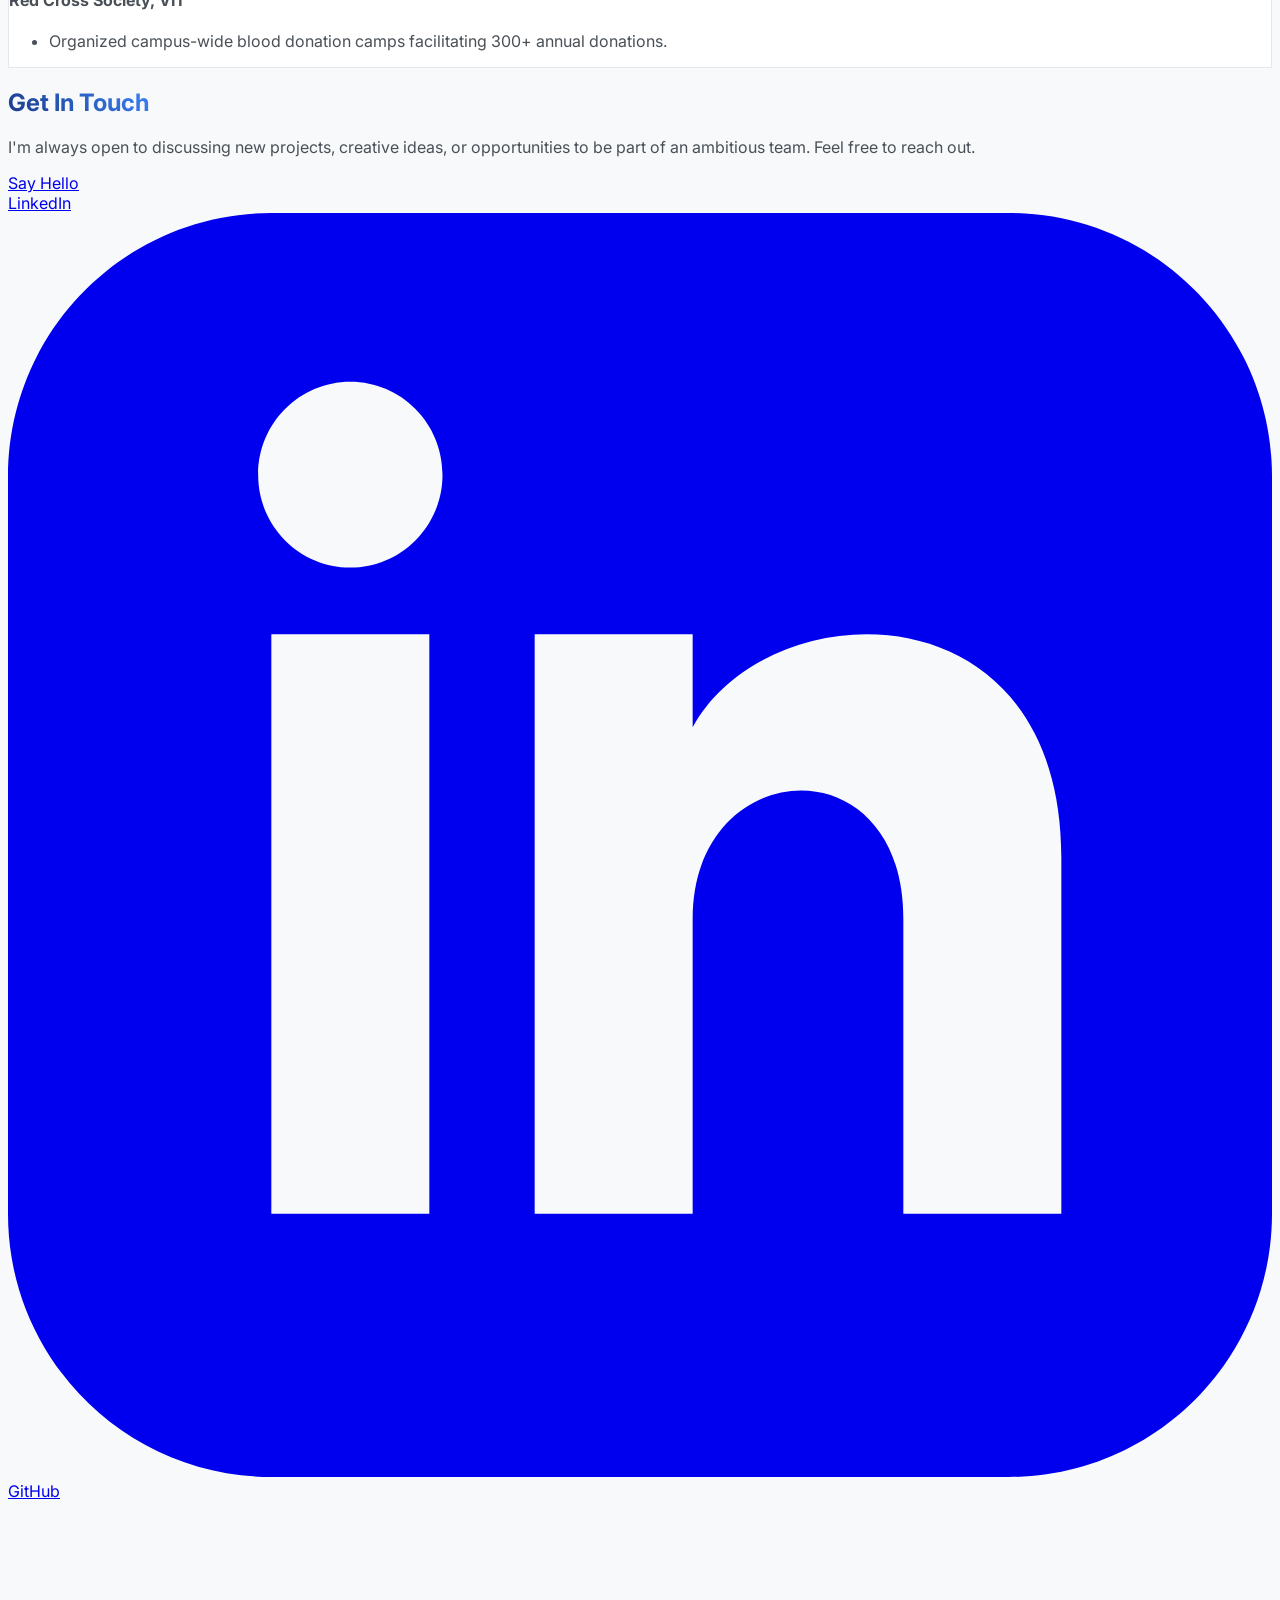
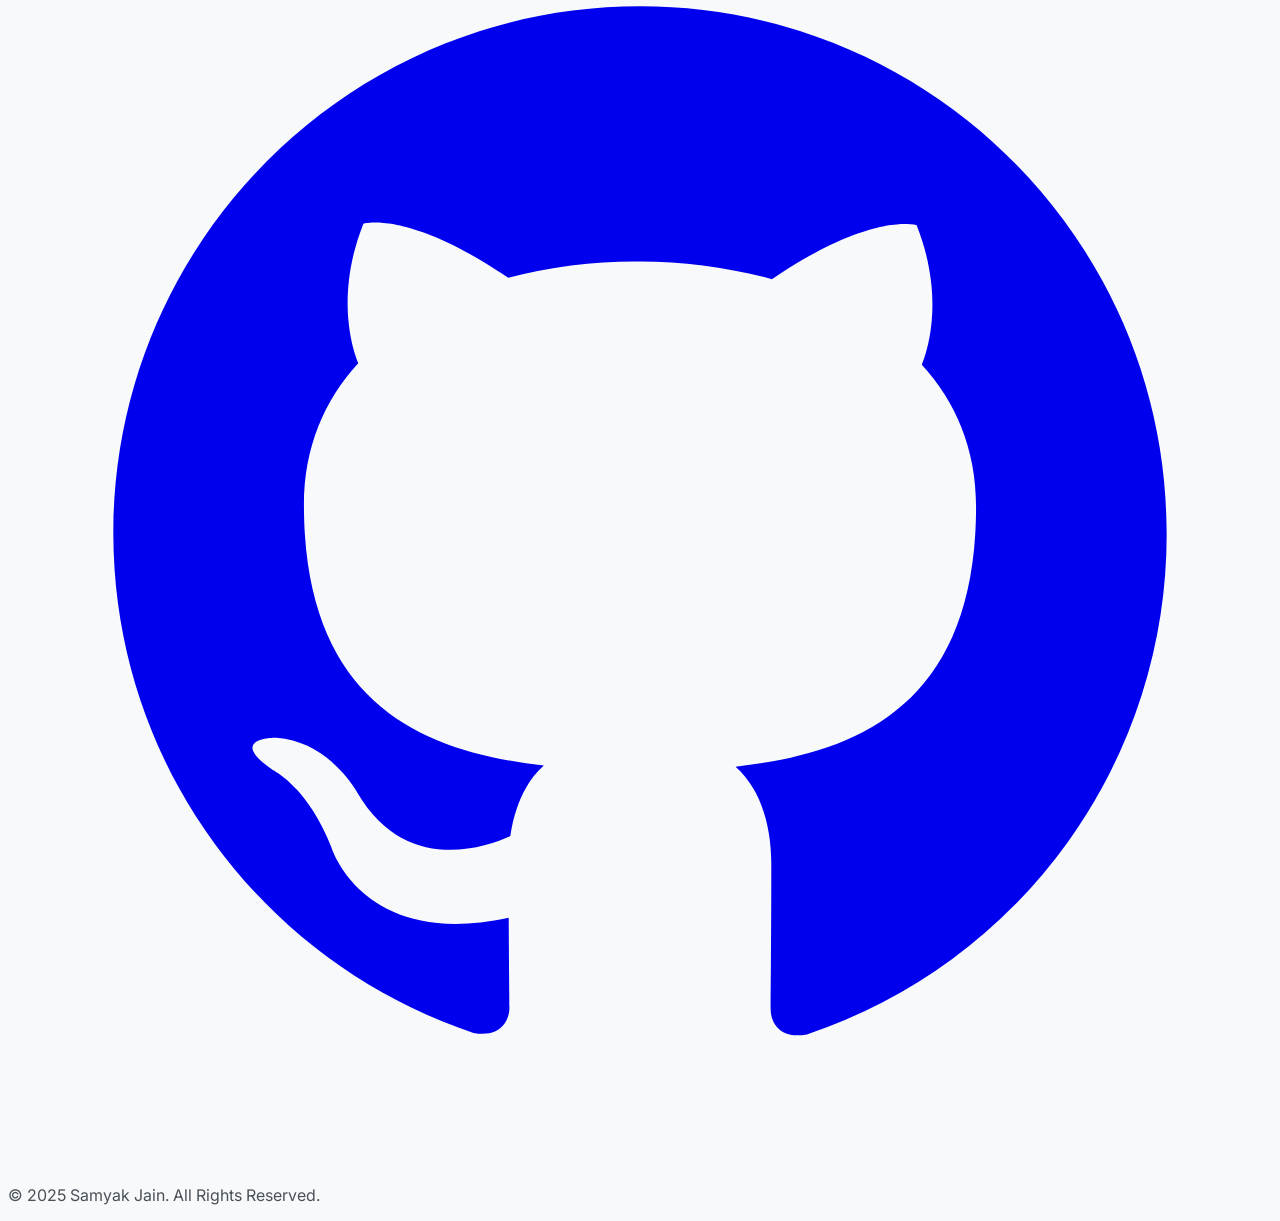
==== commit 371c4dc9: "Update index.html" ====
--- a/index.html
+++ b/index.html
@@ -3,7 +3,7 @@
 <head>
     <meta charset="UTF-8">
     <meta name="viewport" content="width=device-width, initial-scale=1.0">
-    <title>Samyak Jain - Software Engineer & Researcher</title>
+    <title>Samyak Jain - MS CS Student & Software Engineer</title>
     
     <meta name="description" content="The personal portfolio of Samyak Jain, a Master's student at Georgia Tech and Software Engineer with experience at Goldman Sachs.">
     <meta property="og:title" content="Samyak Jain - Portfolio">
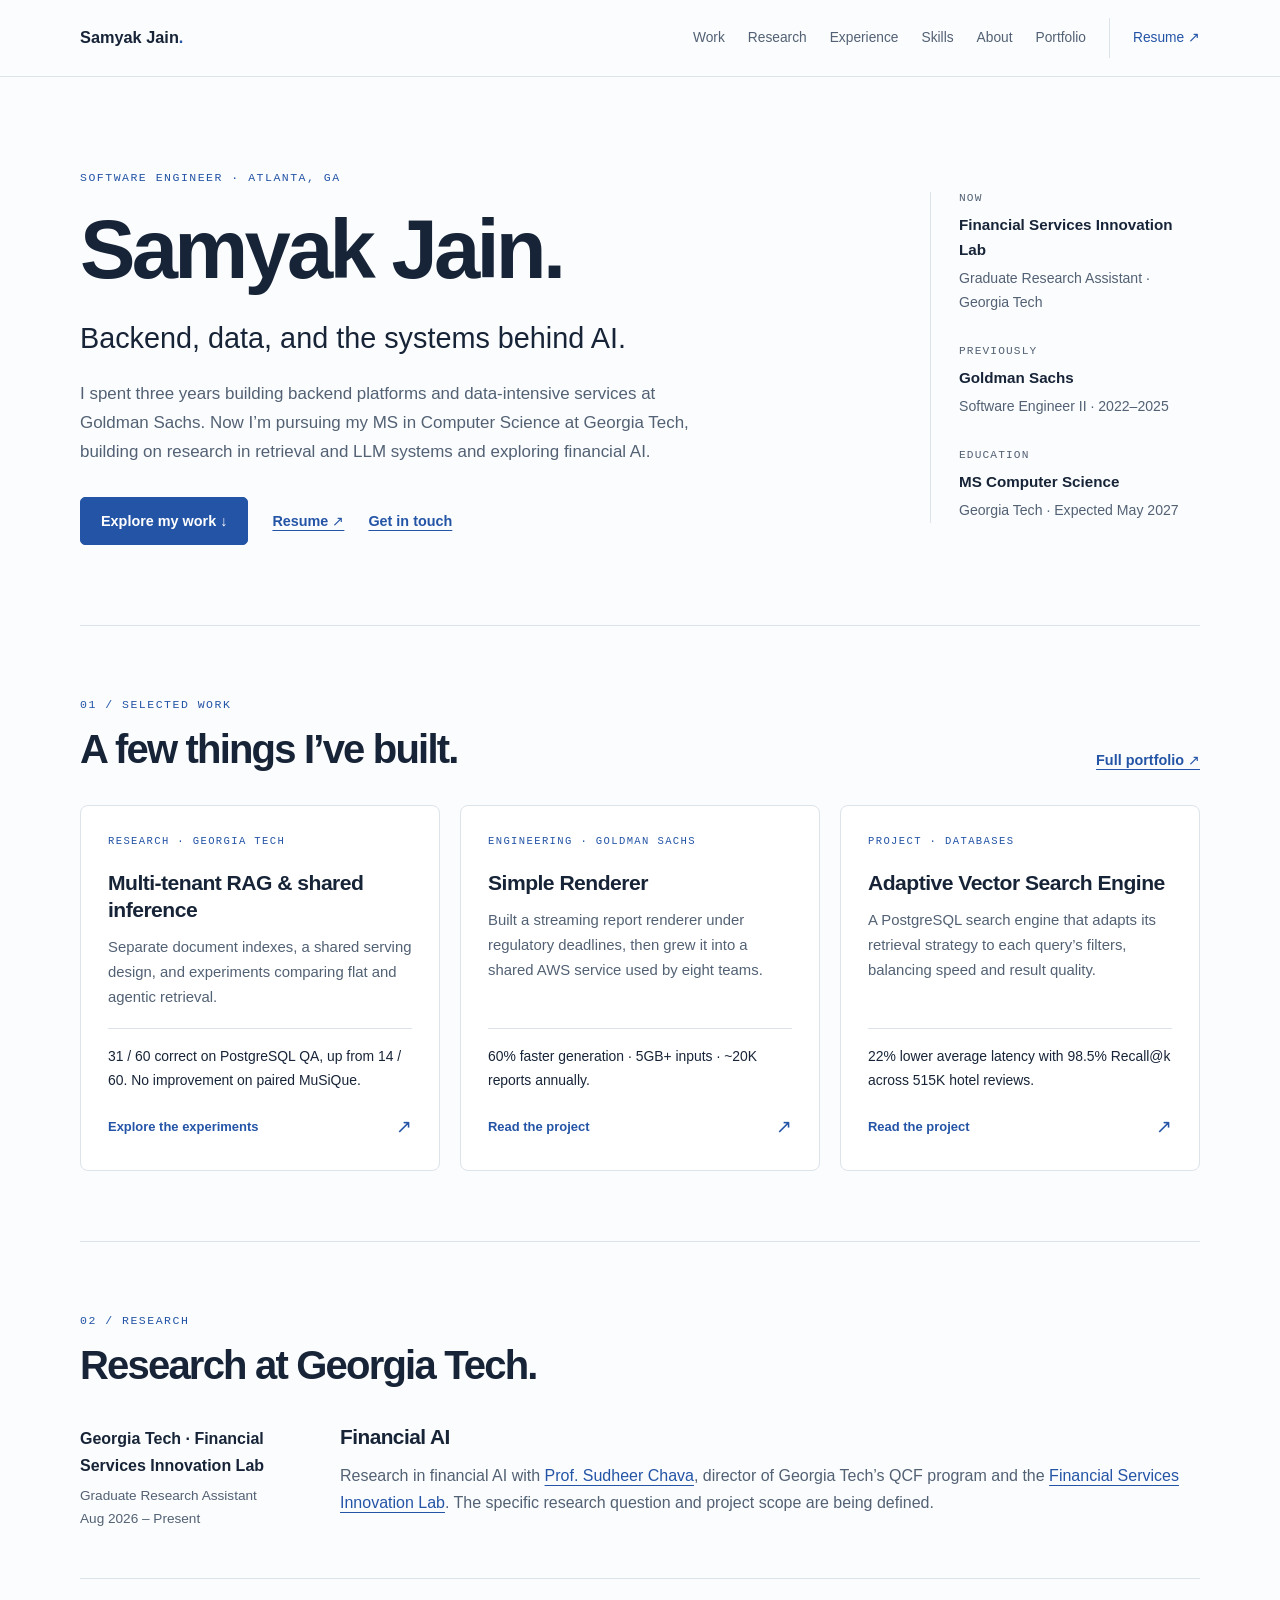
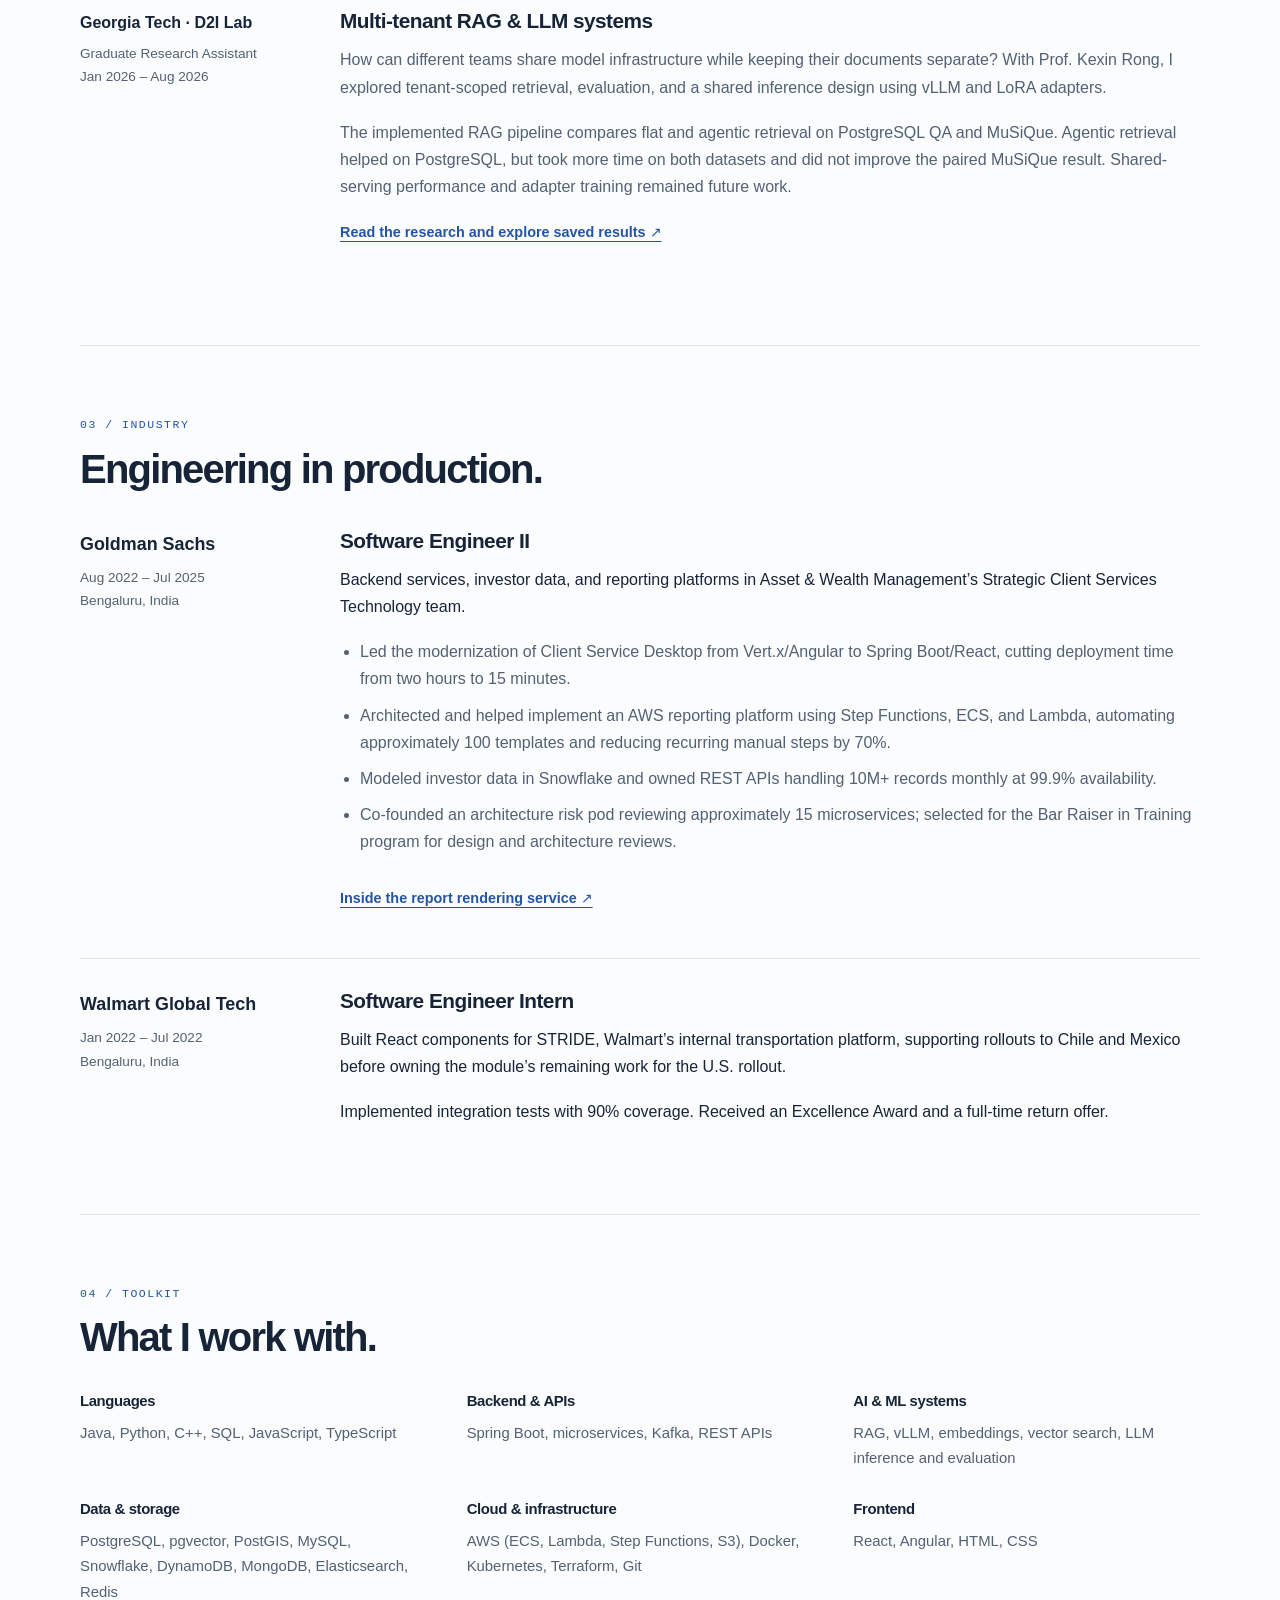
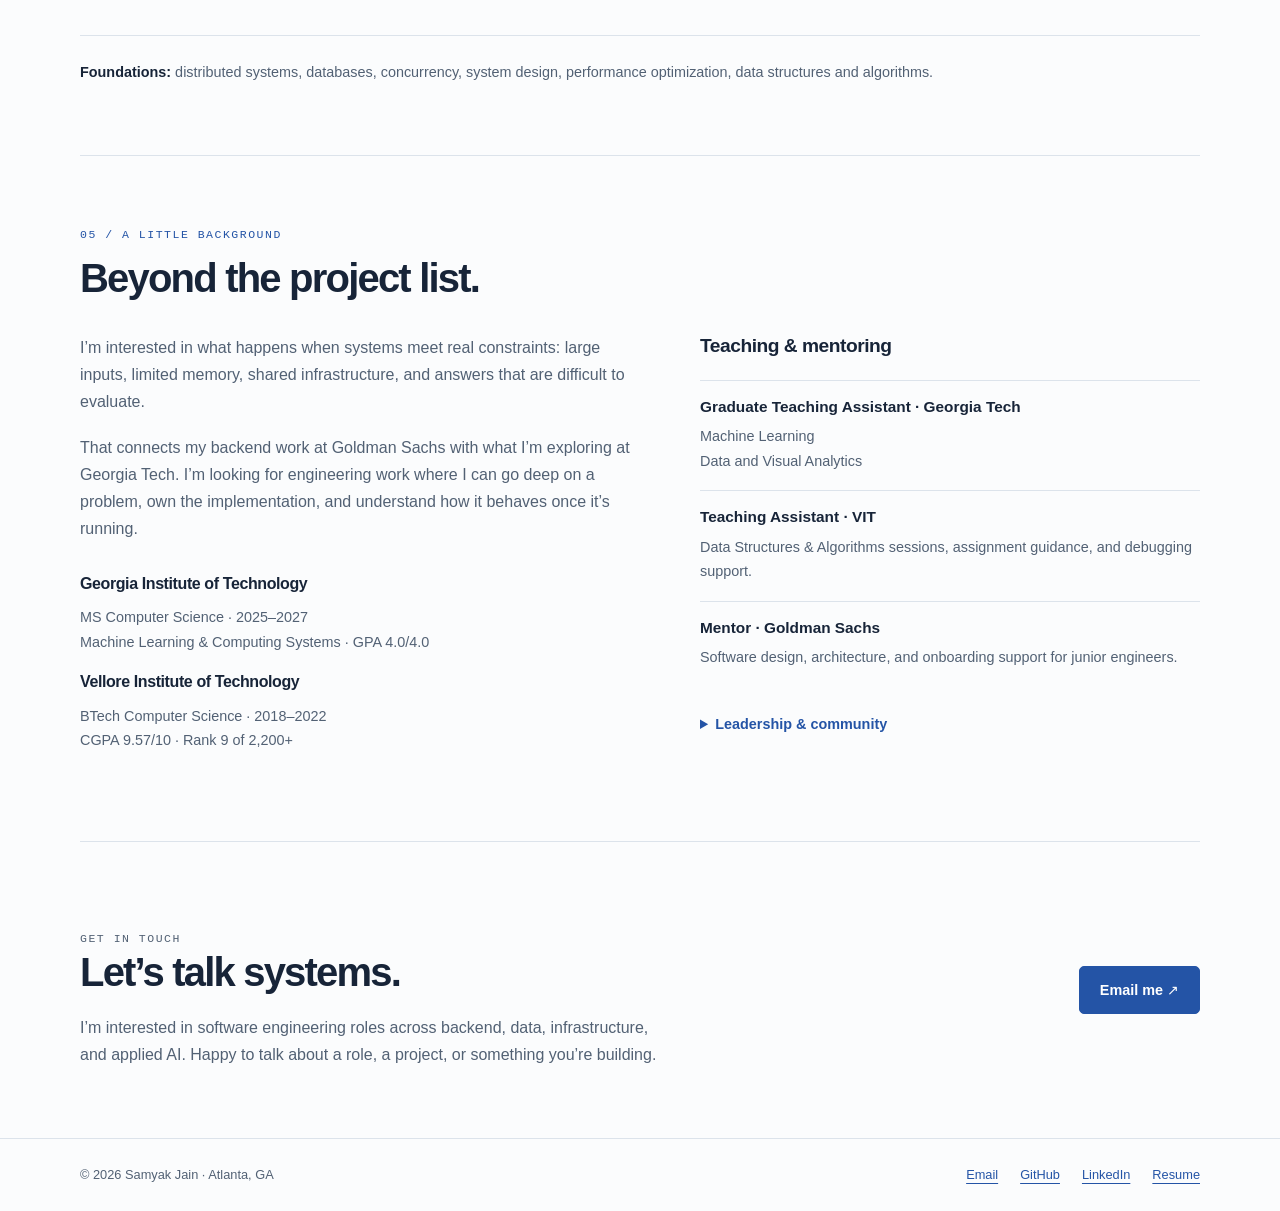
==== commit b6500a03: "Refresh portfolio and add detailed project case studies" ====
--- a/index.html
+++ b/index.html
@@ -1,507 +1,139 @@
 <!DOCTYPE html>
-<html lang="en" class="scroll-smooth">
+<html lang="en">
 <head>
     <meta charset="UTF-8">
     <meta name="viewport" content="width=device-width, initial-scale=1.0">
-    <title>Samyak Jain - MS CS Student & Software Engineer</title>
-    
-    <meta name="description" content="The personal portfolio of Samyak Jain, a Master's student at Georgia Tech and Software Engineer with experience at Goldman Sachs.">
-    <meta property="og:title" content="Samyak Jain - Portfolio">
-    <meta property="og:description" content="Explore the projects, experience, and skills of Samyak Jain.">
-    
-    <link rel="icon" href="data:image/svg+xml,<svg xmlns=%22http://www.w3.org/2000/svg%22 viewBox=%220 0 100 100%22><text y=%22.9em%22 font-size=%2290%22>👨‍💻</text></svg>">
+    <title>Samyak Jain | Software Engineer · Backend, Data &amp; AI Systems</title>
+    <meta name="description" content="Software engineer with three years at Goldman Sachs, now a graduate researcher in financial AI at Georgia Tech. Projects, research, and engineering write-ups.">
+    <meta property="og:title" content="Samyak Jain | Software Engineer · Backend, Data &amp; AI Systems">
+    <meta property="og:description" content="Software engineer with three years at Goldman Sachs, now a graduate researcher in financial AI at Georgia Tech. Projects, research, and engineering write-ups.">
+    <meta property="og:type" content="website">
+    <link rel="icon" href="assets/favicon.svg" type="image/svg+xml">
+    <link rel="stylesheet" href="assets/site.css">
+    <script defer src="assets/site.js"></script>
+</head>
+<body>
+<a class="skip-link" href="#main">Skip to content</a>
+<header class="site-header">
+    <nav class="container navigation" aria-label="Main navigation">
+        <a class="name" href="#hero">Samyak Jain<span>.</span></a>
+        <button class="menu-toggle" type="button" aria-expanded="false" aria-controls="navigation-links">Menu</button>
+        <div class="nav-links" id="navigation-links"><a href="#projects">Work</a><a href="#research">Research</a><a href="#experience">Experience</a><a href="#skills">Skills</a><a href="#about">About</a><a href="portfolio.html">Portfolio</a><a class="resume-link" href="assets/SamyakJain_Resume.pdf">Resume ↗</a></div>
+    </nav>
+</header>
+<main class="container" id="main">
+    <section class="hero" id="hero" aria-labelledby="hero-title">
+        <div>
+            <p class="eyebrow">Software engineer · Atlanta, GA</p>
+            <h1 id="hero-title">Samyak Jain.</h1>
+            <p class="role">Backend, data, and the systems behind AI.</p>
+            <p class="intro-copy">I spent three years building backend platforms and data-intensive services at Goldman Sachs. Now I’m pursuing my MS in Computer Science at Georgia Tech, building on research in retrieval and LLM systems and exploring financial AI.</p>
+            <div class="actions"><a class="button" href="#projects">Explore my work <span aria-hidden="true">&nbsp;↓</span></a><a class="text-link" href="assets/SamyakJain_Resume.pdf">Resume ↗</a><a class="text-link" href="mailto:samyak.jain7776@gmail.com">Get in touch</a></div>
+        </div>
+        <aside class="hero-aside" aria-label="At a glance">
+            <div class="aside-item"><span class="aside-label">Now</span><strong>Financial Services Innovation Lab</strong><p>Graduate Research Assistant · Georgia Tech</p></div>
+            <div class="aside-item"><span class="aside-label">Previously</span><strong>Goldman Sachs</strong><p>Software Engineer II · 2022–2025</p></div>
+            <div class="aside-item"><span class="aside-label">Education</span><strong>MS Computer Science</strong><p>Georgia Tech · Expected May 2027</p></div>
+        </aside>
+    </section>
+    <section class="section" id="projects" aria-labelledby="work-heading">
+        <div class="section-heading"><div><p class="eyebrow">01 / Selected work</p><h2 id="work-heading">A few things I’ve built.</h2></div><a class="text-link" href="portfolio.html">Full portfolio <span aria-hidden="true">↗</span></a></div>
+        <div class="project-grid">
+<a class="project-card" href="projects/multi-tenant-rag.html" aria-label="Multi-tenant RAG &amp; shared inference — explore the experiments">
+    <span class="eyebrow">Research · Georgia Tech</span>
+    <h3>Multi-tenant RAG &amp; shared inference</h3>
+    <p>Separate document indexes, a shared serving design, and experiments comparing flat and agentic retrieval.</p>
+    <p class="result">31 / 60 correct on PostgreSQL QA, up from 14 / 60. No improvement on paired MuSiQue.</p>
+    <div class="card-footer"><span>Explore the experiments</span><span aria-hidden="true">↗</span></div>
+</a>
+<a class="project-card" href="projects/simple-renderer.html" aria-label="Simple Renderer — read the project">
+    <span class="eyebrow">Engineering · Goldman Sachs</span>
+    <h3>Simple Renderer</h3>
+    <p>Built a streaming report renderer under regulatory deadlines, then grew it into a shared AWS service used by eight teams.</p>
+    <p class="result">60% faster generation · 5GB+ inputs · ~20K reports annually.</p>
+    <div class="card-footer"><span>Read the project</span><span aria-hidden="true">↗</span></div>
+</a>
+<a class="project-card" href="projects/vector-search.html" aria-label="Adaptive Vector Search Engine — read the project">
+    <span class="eyebrow">Project · Databases</span>
+    <h3>Adaptive Vector Search Engine</h3>
+    <p>A PostgreSQL search engine that adapts its retrieval strategy to each query’s filters, balancing speed and result quality.</p>
+    <p class="result">22% lower average latency with 98.5% Recall@k across 515K hotel reviews.</p>
+    <div class="card-footer"><span>Read the project</span><span aria-hidden="true">↗</span></div>
+</a>
+        </div>
+    </section>
+    <section class="section" id="research" aria-labelledby="research-heading">
+        <div class="section-heading"><div><p class="eyebrow">02 / Research</p><h2 id="research-heading">Research at Georgia Tech.</h2></div></div>
+        <article class="research-entry">
+            <div><p class="org">Georgia Tech · Financial Services Innovation Lab</p><p class="meta">Graduate Research Assistant<br>Aug 2026 – Present</p></div>
+            <div><h3>Financial AI</h3><p>Research in financial AI with <a href="https://www.scheller.gatech.edu/directory/faculty/chava/index.html">Prof. Sudheer Chava</a>, director of Georgia Tech’s QCF program and the <a href="https://fintech.gatech.edu/">Financial Services Innovation Lab</a>. The specific research question and project scope are being defined.</p></div>
+        </article>
+        <article class="research-entry">
+            <div><p class="org">Georgia Tech · D2I Lab</p><p class="meta">Graduate Research Assistant<br>Jan 2026 – Aug 2026</p></div>
+            <div><h3>Multi-tenant RAG &amp; LLM systems</h3>
+                <p>How can different teams share model infrastructure while keeping their documents separate? With Prof. Kexin Rong, I explored tenant-scoped retrieval, evaluation, and a shared inference design using vLLM and LoRA adapters.</p>
+                <p>The implemented RAG pipeline compares flat and agentic retrieval on PostgreSQL QA and MuSiQue. Agentic retrieval helped on PostgreSQL, but took more time on both datasets and did not improve the paired MuSiQue result. Shared-serving performance and adapter training remained future work.</p>
+                <a class="text-link" href="projects/multi-tenant-rag.html">Read the research and explore saved results ↗</a>
+            </div>
+        </article>
 
-    <script src="https://cdn.tailwindcss.com"></script>
-    <link rel="preconnect" href="https://fonts.googleapis.com">
-    <link rel="preconnect" href="https://fonts.gstatic.com" crossorigin>
-    <link href="https://fonts.googleapis.com/css2?family=Inter:wght@400;500;600;700;800&display=swap" rel="stylesheet">
-    <!-- Chosen Palette: "Modern Sapphire" - A professional and distinct palette using deep navy, slate gray, and a clean white background. -->
-    <!-- Application Structure Plan: The SPA has been elevated to a full professional portfolio. The structure now includes a dynamic hero section for impact, an 'About Me' narrative for personal connection, a dedicated 'Teaching' section for academic roles, a vertical timeline for experience, and flip-card projects for interactive discovery. A new 'Leadership & Achievements' section has been added to showcase extracurriculars and awards. This user-centric flow guides visitors from a high-level impression to detailed exploration, making it ideal for a primary professional website. -->
-    <!-- Visualization & Content Choices: 
-        - Hero Section: Goal is to engage immediately. Method: Full-screen layout with a JS-powered typewriter effect. Justification: Creates a dynamic and modern first impression.
-        - About Me Section: Goal is to create a personal narrative. Method: Rewritten, story-driven copy. Justification: Connects with the reader on a professional and personal level, moving beyond a simple list of facts.
-        - Teaching Section: Goal is to highlight academic mentorship. Method: Cards for roles and a dedicated philosophy statement. Justification: Provides clear, scannable evidence of teaching capabilities for academic audiences.
-        - Experience Timeline: Goal is to clearly show career progression. Method: Vertical timeline with HTML/CSS, now enhanced with detailed descriptions. Justification: Provides meaningful context and impact beyond concise bullet points.
-        - Achievements Section: Goal is to showcase awards and leadership. Method: A two-column card layout. Justification: Separates quantifiable achievements from leadership roles for clarity and impact.
-        - Project Cards: Goal is to encourage interaction and detail discovery. Method: 3D flip cards using CSS transforms, now in a 2x2 grid. Interaction: On hover, cards flip to show details. Justification: A "wow" factor that makes exploring projects more engaging and accommodates more content.
-        - CONFIRMATION: NO SVG graphics used. NO Mermaid JS used. -->
-    <style>
-        body {
-            font-family: 'Inter', sans-serif;
-            background-color: #F8F9FA;
-            color: #495057;
-            cursor: none;
-        }
-        .cursor-dot, .cursor-outline {
-            pointer-events: none;
-            position: fixed;
-            top: 50%;
-            left: 50%;
-            transform: translate(-50%, -50%);
-            border-radius: 50%;
-            z-index: 9999;
-            opacity: 0;
-            transition: opacity 0.3s, transform 0.2s;
-        }
-        .cursor-dot {
-            width: 8px;
-            height: 8px;
-            background-color: #1A3A8A;
-        }
-        .cursor-outline {
-            width: 40px;
-            height: 40px;
-            border: 2px solid rgba(26, 58, 138, 0.5);
-        }
-        body:hover .cursor-dot, body:hover .cursor-outline {
-            opacity: 1;
-        }
-        a:hover ~ .cursor-outline, button:hover ~ .cursor-outline {
-            transform: translate(-50%, -50%) scale(1.5);
-            background-color: rgba(26, 58, 138, 0.1);
-        }
-        .header-scrolled {
-            background-color: rgba(255, 255, 255, 0.85);
-            backdrop-filter: blur(10px);
-            box-shadow: 0 4px 6px -1px rgb(0 0 0 / 0.05);
-        }
-        .nav-link { position: relative; padding-bottom: 4px; }
-        .nav-link::after { content: ''; position: absolute; bottom: 0; left: 0; width: 0; height: 2px; background-color: #1A3A8A; transition: width 0.3s; }
-        .nav-link:hover::after, .active-link::after { width: 100%; }
-        .active-link { color: #1A3A8A; font-weight: 600; }
-        .content-card {
-            background-color: #FFFFFF;
-            border: 1px solid #E5E7EB;
-            transition: transform 0.3s cubic-bezier(0.25, 0.8, 0.25, 1), box-shadow 0.3s cubic-bezier(0.25, 0.8, 0.25, 1);
-        }
-        .content-card:hover { transform: translateY(-8px); box-shadow: 0 20px 25px -5px rgb(0 0 0 / 0.1), 0 8px 10px -6px rgb(0 0 0 / 0.1); }
-        .section-fade-in { opacity: 0; transition: opacity 0.6s ease-out; }
-        .section-fade-in.visible { opacity: 1; }
-        .fade-in-child { opacity: 0; transform: translateY(20px); transition: opacity 0.5s ease-out, transform 0.5s ease-out; }
-        .section-fade-in.visible .fade-in-child { opacity: 1; transform: translateY(0); }
-        .section-fade-in.visible .fade-in-child:nth-child(1) { transition-delay: 0.1s; }
-        .section-fade-in.visible .fade-in-child:nth-child(2) { transition-delay: 0.2s; }
-        .section-fade-in.visible .fade-in-child:nth-child(3) { transition-delay: 0.3s; }
-        .section-fade-in.visible .fade-in-child:nth-child(4) { transition-delay: 0.4s; }
-        .gradient-text { background: linear-gradient(45deg, #1A3A8A, #3B82F6); -webkit-background-clip: text; -webkit-text-fill-color: transparent; }
-        .typewriter-cursor { display: inline-block; width: 3px; background-color: #495057; animation: blink 0.7s infinite; }
-        @keyframes blink { 50% { opacity: 0; } }
-        .timeline-item::before { content: ''; position: absolute; left: -31px; top: 4px; width: 22px; height: 22px; border-radius: 50%; background-color: #fff; border: 5px solid #1A3A8A; z-index: 10; }
-        .flip-card { perspective: 1000px; }
-        .flip-card-inner { position: relative; width: 100%; height: 100%; transition: transform 0.6s; transform-style: preserve-3d; }
-        .flip-card:hover .flip-card-inner { transform: rotateY(180deg); }
-        .flip-card-front, .flip-card-back { position: absolute; width: 100%; height: 100%; -webkit-backface-visibility: hidden; backface-visibility: hidden; display: flex; flex-direction: column; justify-content: center; text-align: center; padding: 1.5rem; }
-        .flip-card-back { transform: rotateY(180deg); }
-        .achievement-item { display: flex; align-items: flex-start; gap: 0.75rem; }
-        .achievement-icon { color: #1A3A8A; flex-shrink: 0; }
-    </style>
-</head>
-<body class="antialiased">
-    <div class="cursor-dot"></div>
-    <div class="cursor-outline"></div>
-
-    <header id="main-header" class="sticky top-0 z-50 transition-all duration-300">
-        <nav class="max-w-7xl mx-auto px-4 sm:px-6 lg:px-8">
-            <div class="flex items-center justify-between h-16">
-                <div class="flex-shrink-0">
-                    <a href="#hero" class="text-xl font-bold text-gray-800">Samyak Jain</a>
-                </div>
-                <div class="hidden md:block">
-                    <div class="ml-10 flex items-baseline space-x-8">
-                        <a href="#about" class="nav-link text-sm font-medium text-gray-700">About</a>
-                        <a href="#teaching" class="nav-link text-sm font-medium text-gray-700">Teaching</a>
-                        <a href="#experience" class="nav-link text-sm font-medium text-gray-700">Experience</a>
-                        <a href="#projects" class="nav-link text-sm font-medium text-gray-700">Projects</a>
-                        <a href="#skills" class="nav-link text-sm font-medium text-gray-700">Skills</a>
-                        <a href="#achievements" class="nav-link text-sm font-medium text-gray-700">Achievements</a>
-                        <a href="#contact" class="nav-link text-sm font-medium text-gray-700">Contact</a>
-                    </div>
-                </div>
-                <div class="md:hidden">
-                     <button id="mobile-menu-button" class="inline-flex items-center justify-center p-2 rounded-md text-gray-500 hover:text-gray-800 focus:outline-none">
-                        <span class="sr-only">Open main menu</span>
-                        <svg class="h-6 w-6" xmlns="http://www.w3.org/2000/svg" fill="none" viewBox="0 0 24 24" stroke="currentColor"><path stroke-linecap="round" stroke-linejoin="round" stroke-width="2" d="M4 6h16M4 12h16m-7 6h7" /></svg>
-                    </button>
-                </div>
+    </section>
+    <section class="section" id="experience" aria-labelledby="experience-heading">
+        <div class="section-heading"><div><p class="eyebrow">03 / Industry</p><h2 id="experience-heading">Engineering in production.</h2></div></div>
+        <article class="experience-row">
+            <div><p class="company">Goldman Sachs</p><p class="meta">Aug 2022 – Jul 2025<br>Bengaluru, India</p></div>
+            <div><h3>Software Engineer II</h3><p>Backend services, investor data, and reporting platforms in Asset &amp; Wealth Management’s Strategic Client Services Technology team.</p>
+                <ul>
+                    <li>Led the modernization of Client Service Desktop from Vert.x/Angular to Spring Boot/React, cutting deployment time from two hours to 15 minutes.</li>
+                    <li>Architected and helped implement an AWS reporting platform using Step Functions, ECS, and Lambda, automating approximately 100 templates and reducing recurring manual steps by 70%.</li>
+                    <li>Modeled investor data in Snowflake and owned REST APIs handling 10M+ records monthly at 99.9% availability.</li>
+                    <li>Co-founded an architecture risk pod reviewing approximately 15 microservices; selected for the Bar Raiser in Training program for design and architecture reviews.</li>
+                </ul>
+                <p class="actions"><a class="text-link" href="projects/simple-renderer.html">Inside the report rendering service ↗</a></p>
             </div>
-        </nav>
-        <div id="mobile-menu" class="md:hidden hidden">
-            <div class="px-2 pt-2 pb-3 space-y-1 sm:px-3">
-                <a href="#about" class="block nav-link px-3 py-2 rounded-md text-base font-medium text-gray-700">About</a>
-                <a href="#teaching" class="block nav-link px-3 py-2 rounded-md text-base font-medium text-gray-700">Teaching</a>
-                <a href="#experience" class="block nav-link px-3 py-2 rounded-md text-base font-medium text-gray-700">Experience</a>
-                <a href="#projects" class="block nav-link px-3 py-2 rounded-md text-base font-medium text-gray-700">Projects</a>
-                <a href="#skills" class="block nav-link px-3 py-2 rounded-md text-base font-medium text-gray-700">Skills</a>
-                <a href="#achievements" class="block nav-link px-3 py-2 rounded-md text-base font-medium text-gray-700">Achievements</a>
-                <a href="#contact" class="block nav-link px-3 py-2 rounded-md text-base font-medium text-gray-700">Contact</a>
+        </article>
+        <article class="experience-row">
+            <div><p class="company">Walmart Global Tech</p><p class="meta">Jan 2022 – Jul 2022<br>Bengaluru, India</p></div>
+            <div><h3>Software Engineer Intern</h3><p>Built React components for STRIDE, Walmart’s internal transportation platform, supporting rollouts to Chile and Mexico before owning the module’s remaining work for the U.S. rollout.</p><p>Implemented integration tests with 90% coverage. Received an Excellence Award and a full-time return offer.</p></div>
+        </article>
+    </section>
+    <section class="section" id="skills" aria-labelledby="skills-heading">
+        <div class="section-heading"><div><p class="eyebrow">04 / Toolkit</p><h2 id="skills-heading">What I work with.</h2></div></div>
+        <div class="skills-grid">
+            <div><h3>Languages</h3><p>Java, Python, C++, SQL, JavaScript, TypeScript</p></div>
+            <div><h3>Backend &amp; APIs</h3><p>Spring Boot, microservices, Kafka, REST APIs</p></div>
+            <div><h3>AI &amp; ML systems</h3><p>RAG, vLLM, embeddings, vector search, LLM inference and evaluation</p></div>
+            <div><h3>Data &amp; storage</h3><p>PostgreSQL, pgvector, PostGIS, MySQL, Snowflake, DynamoDB, MongoDB, Elasticsearch, Redis</p></div>
+            <div><h3>Cloud &amp; infrastructure</h3><p>AWS (ECS, Lambda, Step Functions, S3), Docker, Kubernetes, Terraform, Git</p></div>
+            <div><h3>Frontend</h3><p>React, Angular, HTML, CSS</p></div>
+        </div>
+        <p class="foundations"><strong>Foundations:</strong> distributed systems, databases, concurrency, system design, performance optimization, data structures and algorithms.</p>
+    </section>
+    <section class="section" id="about" aria-labelledby="about-heading">
+        <div class="section-heading"><div><p class="eyebrow">05 / A little background</p><h2 id="about-heading">Beyond the project list.</h2></div></div>
+        <div class="about-layout">
+            <div class="about-copy">
+                <p>I’m interested in what happens when systems meet real constraints: large inputs, limited memory, shared infrastructure, and answers that are difficult to evaluate.</p>
+                <p>That connects my backend work at Goldman Sachs with what I’m exploring at Georgia Tech. I’m looking for engineering work where I can go deep on a problem, own the implementation, and understand how it behaves once it’s running.</p>
+                <div class="education"><h3>Georgia Institute of Technology</h3><p>MS Computer Science · 2025–2027<br>Machine Learning &amp; Computing Systems · GPA 4.0/4.0</p><h3>Vellore Institute of Technology</h3><p>BTech Computer Science · 2018–2022<br>CGPA 9.57/10 · Rank 9 of 2,200+</p></div>
+            </div>
+            <div class="teaching" id="teaching">
+                <h3>Teaching &amp; mentoring</h3>
+                <div class="teaching-entry"><h4>Graduate Teaching Assistant · Georgia Tech</h4><p>Machine Learning<br>Data and Visual Analytics</p></div>
+                <div class="teaching-entry"><h4>Teaching Assistant · VIT</h4><p>Data Structures &amp; Algorithms sessions, assignment guidance, and debugging support.</p></div>
+                <div class="teaching-entry"><h4>Mentor · Goldman Sachs</h4><p>Software design, architecture, and onboarding support for junior engineers.</p></div>
+                <details class="extra-notes" id="achievements"><summary>Leadership &amp; community</summary><ul><li>Technical Lead, Computer Society of India: organized coding competitions and mentored junior students.</li><li>Goldman Sachs Community Team Work: taught robotics and developed learning aids for children with hearing disabilities.</li><li>Red Cross Society at VIT: helped organize campus blood donation camps.</li><li>Gold medal in the NSQF Security Analyst assessment; speaker at VIT’s Data Structures Workshop.</li></ul></details>
             </div>
         </div>
-    </header>
-
-    <main class="max-w-7xl mx-auto px-4 sm:px-6 lg:px-8">
-        <section id="hero" class="min-h-screen flex flex-col justify-center items-start section-fade-in">
-            <div class="fade-in-child">
-                <p class="text-lg text-blue-600 font-medium">Hi, my name is</p>
-                <h1 class="mt-2 text-5xl md:text-7xl font-extrabold tracking-tight text-gray-900">Samyak Jain.</h1>
-                <h2 class="mt-4 text-3xl md:text-5xl font-bold tracking-tight text-gray-600">
-                    I build <span id="typewriter" class="gradient-text"></span><span class="typewriter-cursor"></span>
-                </h2>
-                <p class="mt-6 max-w-2xl text-lg text-gray-700">I'm a Master's student at Georgia Tech with a passion for developing scalable software and a background in building high-impact solutions at Goldman Sachs. My focus is on the intersection of systems design and artificial intelligence.</p>
-                <div class="mt-10">
-                    <a href="#contact" class="inline-block bg-blue-600 text-white font-semibold px-8 py-4 rounded-lg shadow-lg hover:bg-blue-700 transform hover:-translate-y-1 transition-all duration-300">Get In Touch</a>
-                </div>
-            </div>
-        </section>
-
-        <section id="about" class="py-24 section-fade-in">
-            <div class="text-center mb-16">
-                 <h2 class="text-3xl font-bold tracking-tight text-gray-900 sm:text-4xl inline-flex items-center gap-3"><span class="gradient-text">About Me</span></h2>
-            </div>
-            <div class="grid grid-cols-1 md:grid-cols-5 gap-12 items-center">
-                <div class="md:col-span-3 fade-in-child">
-                    <p class="text-lg text-gray-700 mb-4">
-                        I'm driven by the challenge of deconstructing complex problems and building elegant, scalable software that makes a tangible impact. My fascination with technology began with its potential to solve real-world problems, a principle that has guided my academic and professional journey.
-                    </p>
-                    <p class="text-lg text-gray-700 mb-4">
-                        I established a strong theoretical foundation at Vellore Institute of Technology, graduating in the top 0.4% of my class. It was at Goldman Sachs where I truly saw theory translate into practice, architecting cloud-native platforms and mission-critical systems at a global scale. This experience solidified my passion for systems design and taught me the importance of robust, maintainable code.
-                    </p>
-                    <p class="text-lg text-gray-700">
-                        Now, as a Master's student at Georgia Tech, I'm specializing in Computing Systems and AI to deepen my expertise. Beyond building software, I am committed to helping others succeed, a passion I've pursued through roles as a Teaching Assistant and mentor. I believe that the best way to solidify one's own understanding is to help teach it to others.
-                    </p>
-                </div>
-                <div class="md:col-span-2 flex justify-center fade-in-child">
-                    <div class="w-64 h-64 rounded-lg bg-gray-200 shadow-xl overflow-hidden transform rotate-3 hover:rotate-0 transition-transform duration-300">
-                         <img src="https://placehold.co/300x300/EBF8FF/1A3A8A?text=SJ" alt="Samyak Jain" class="w-full h-full object-cover">
-                    </div>
-                </div>
-            </div>
-        </section>
-
-        <section id="teaching" class="py-24 bg-white -mx-4 sm:-mx-6 lg:-mx-8 px-4 sm:px-6 lg:px-8 section-fade-in">
-            <div class="max-w-7xl mx-auto">
-                <div class="text-center mb-16">
-                    <h2 class="text-3xl font-bold tracking-tight text-gray-900 sm:text-4xl"><span class="gradient-text">Teaching & Mentoring</span></h2>
-                </div>
-                <div class="max-w-3xl mx-auto text-center mb-12 fade-in-child">
-                    <h3 class="text-2xl font-semibold text-gray-800">My Teaching Philosophy</h3>
-                    <p class="mt-4 text-lg text-gray-700">
-                        I believe in demystifying complex topics by connecting them to fundamental principles and real-world applications. My goal is to foster a supportive learning environment where students feel empowered to ask questions, experiment, and build a strong, intuitive understanding of computer science.
-                    </p>
-                </div>
-                <div class="grid grid-cols-1 md:grid-cols-2 gap-8">
-                    <div class="content-card p-8 rounded-xl fade-in-child">
-                        <h3 class="text-xl font-bold text-gray-800">Teaching Assistant</h3>
-                        <p class="text-md font-medium text-blue-600">Vellore Institute of Technology</p>
-                        <p class="text-sm text-gray-500 mt-1">Aug 2019 - Nov 2021</p>
-                        <ul class="mt-4 list-disc list-inside space-y-2 text-gray-700">
-                            <li>Led weekly problem-solving sessions for Data Structures & Algorithms.</li>
-                            <li>Clarified complex topics, debugged code, and provided guidance on assignments.</li>
-                            <li>Selected as a Speaker for the Data Structures Workshop in 2019.</li>
-                        </ul>
-                    </div>
-                    <div class="content-card p-8 rounded-xl fade-in-child">
-                        <h3 class="text-xl font-bold text-gray-800">Mentor</h3>
-                        <p class="text-md font-medium text-blue-600">Goldman Sachs</p>
-                        <p class="text-sm text-gray-500 mt-1">Aug 2022 - Jul 2025</p>
-                        <ul class="mt-4 list-disc list-inside space-y-2 text-gray-700">
-                            <li>Formally mentored junior engineers on software design and best practices.</li>
-                            <li>Provided guidance on navigating complex system architecture.</li>
-                            <li>Facilitated onboarding and technical growth for new team members.</li>
-                        </ul>
-                    </div>
-                </div>
-            </div>
-        </section>
-
-        <section id="experience" class="py-24 section-fade-in">
-             <div class="text-center mb-16">
-                <h2 class="text-3xl font-bold tracking-tight text-gray-900 sm:text-4xl"><span class="gradient-text">Work Experience</span></h2>
-            </div>
-            <div class="relative pl-10 border-l-4 border-gray-200">
-                <div class="timeline-item mb-16 fade-in-child">
-                    <div class="mb-4">
-                        <h3 class="text-2xl font-bold text-gray-800">Software Engineer II</h3>
-                        <p class="text-lg font-medium text-blue-600">Goldman Sachs</p>
-                        <p class="text-sm text-gray-500 mt-1">Aug 2022 - Jul 2025</p>
-                    </div>
-                    <p class="text-gray-700 mb-4">As a key contributor in the Asset & Wealth Management division, I delivered high-impact solutions for client data management and reporting. My role involved full-stack development, cloud architecture, and data engineering to modernize critical platforms and automate complex business processes.</p>
-                    <h4 class="font-semibold text-gray-800 mb-2">Key Achievements:</h4>
-                    <ul class="list-disc list-inside space-y-2 text-gray-700">
-                        <li><b>Cloud Platform Architecture:</b> Led the design and delivery of a multi-tenant, cloud-native reporting platform on AWS, utilizing services like ECS, Lambda, and Step Functions. This initiative automated over 100 report templates, reducing manual effort by 70% and mitigating regulatory risk by 80%.</li>
-                        <li><b>Full-Stack Modernization:</b> Spearheaded the migration of a key client service application from a legacy Java backend to a modern Spring Boot microservices architecture, with a new frontend built in React and Next.js. This improved developer velocity by 60% and slashed deployment times from hours to minutes.</li>
-                        <li><b>Data Engineering & Scalability:</b> Engineered a centralized data model within a Snowflake data lake, unifying over 15 disparate data feeds. This system served over 10 million records monthly to downstream applications with 99.9% uptime, ensuring data consistency and reliability across the firm.</li>
-                    </ul>
-                </div>
-                <div class="timeline-item fade-in-child">
-                    <div class="mb-4">
-                        <h3 class="text-2xl font-bold text-gray-800">Software Engineer Intern</h3>
-                        <p class="text-lg font-medium text-blue-600">Walmart Global Tech India</p>
-                        <p class="text-sm text-gray-500 mt-1">Jan 2022 - Jul 2022</p>
-                    </div>
-                    <p class="text-gray-700 mb-4">During my internship in the Core Supply Chain team, I took ownership of developing critical frontend components for a high-volume logistics platform. My work focused on creating robust, user-friendly interfaces and ensuring system stability through rigorous testing.</p>
-                    <h4 class="font-semibold text-gray-800 mb-2">Key Achievements:</h4>
-                    <ul class="list-disc list-inside space-y-2 text-gray-700">
-                        <li><b>High-Impact Feature Development:</b> Served as the sole developer for a critical UI module using ReactJS, which was successfully rolled out across three regions and impacted over 500,000 daily transactions.</li>
-                        <li><b>Ensuring System Reliability:</b> Designed and implemented a comprehensive suite of integration tests with 90% code coverage. This proactive approach prevented 8 potential production failures and ensured zero critical incidents for all launched features.</li>
-                        <li><b>Recognition of Excellence:</b> Received an official Excellence Award for outstanding contributions and technical ownership, which directly led to the offer of a full-time position.</li>
-                    </ul>
-                </div>
-            </div>
-        </section>
-        
-        <section id="projects" class="py-24 section-fade-in">
-            <div class="text-center mb-16">
-                <h2 class="text-3xl font-bold tracking-tight text-gray-900 sm:text-4xl"><span class="gradient-text">Key Projects</span></h2>
-            </div>
-            <div class="grid grid-cols-1 md:grid-cols-2 lg:grid-cols-2 gap-8">
-                <div class="flip-card h-80 rounded-xl fade-in-child">
-                    <div class="flip-card-inner content-card">
-                        <div class="flip-card-front">
-                            <h3 class="text-2xl font-bold text-gray-800">Hand Gesture Recognition</h3>
-                            <p class="mt-2 text-gray-600">Real-time ASL translation using computer vision.</p>
-                             <p class="mt-4 font-semibold text-blue-600">Hover to learn more</p>
-                        </div>
-                        <div class="flip-card-back">
-                            <p class="text-gray-700">Engineered a system using CNNs that achieved 95% accuracy in translating ASL gestures, with applications in accessibility and human-computer interaction.</p>
-                             <div class="mt-4 flex flex-wrap gap-2 justify-center">
-                                <span class="bg-gray-200 text-gray-800 text-xs font-semibold px-2.5 py-0.5 rounded-full">Python</span>
-                                <span class="bg-gray-200 text-gray-800 text-xs font-semibold px-2.5 py-0.5 rounded-full">CNN</span>
-                                <span class="bg-gray-200 text-gray-800 text-xs font-semibold px-2.5 py-0.5 rounded-full">OpenCV</span>
-                            </div>
-                        </div>
-                    </div>
-                </div>
-                <div class="flip-card h-80 rounded-xl fade-in-child" style="transition-delay: 0.2s;">
-                    <div class="flip-card-inner content-card">
-                        <div class="flip-card-front">
-                            <h3 class="text-2xl font-bold text-gray-800">Twitter Sentiment Analysis</h3>
-                            <p class="mt-2 text-gray-600">Real-time sentiment prediction for any hashtag.</p>
-                            <p class="mt-4 font-semibold text-blue-600">Hover to learn more</p>
-                        </div>
-                        <div class="flip-card-back">
-                            <p class="text-gray-700">Developed an end-to-end system that scrapes a customizable number of tweets for a given hashtag using the Tweepy API, then predicts sentiment (Positive, Negative, Neutral) using a trained CNN model, and displays the results graphically.</p>
-                            <div class="mt-4 flex flex-wrap gap-2 justify-center">
-                                <span class="bg-gray-200 text-gray-800 text-xs font-semibold px-2.5 py-0.5 rounded-full">Python</span>
-                                <span class="bg-gray-200 text-gray-800 text-xs font-semibold px-2.5 py-0.5 rounded-full">Tweepy</span>
-                                <span class="bg-gray-200 text-gray-800 text-xs font-semibold px-2.5 py-0.5 rounded-full">CNN</span>
-                            </div>
-                        </div>
-                    </div>
-                </div>
-                 <div class="flip-card h-80 rounded-xl fade-in-child" style="transition-delay: 0.3s;">
-                    <div class="flip-card-inner content-card">
-                        <div class="flip-card-front">
-                            <h3 class="text-2xl font-bold text-gray-800">Homomorphic Image Encryption</h3>
-                            <p class="mt-2 text-gray-600">Privacy-preserving image processing.</p>
-                            <p class="mt-4 font-semibold text-blue-600">Hover to learn more</p>
-                        </div>
-                        <div class="flip-card-back">
-                            <p class="text-gray-700">Implemented and compared two homomorphic encryption algorithms for secure image processing, demonstrating techniques on encrypted data for cybersecurity applications.</p>
-                             <div class="mt-4 flex flex-wrap gap-2 justify-center">
-                                <span class="bg-gray-200 text-gray-800 text-xs font-semibold px-2.5 py-0.5 rounded-full">Python</span>
-                                <span class="bg-gray-200 text-gray-800 text-xs font-semibold px-2.5 py-0.5 rounded-full">Cryptography</span>
-                            </div>
-                        </div>
-                    </div>
-                </div>
-                <div class="flip-card h-80 rounded-xl fade-in-child" style="transition-delay: 0.4s;">
-                    <div class="flip-card-inner content-card">
-                        <div class="flip-card-front">
-                            <h3 class="text-2xl font-bold text-gray-800">Network Intrusion Detection</h3>
-                            <p class="mt-2 text-gray-600">A multi-level ML-based IDS.</p>
-                            <p class="mt-4 font-semibold text-blue-600">Hover to learn more</p>
-                        </div>
-                        <div class="flip-card-back">
-                            <p class="text-gray-700">Designed a system using ensemble ML algorithms and a deep learning ANN to optimally detect network intrusions, overcoming challenges faced by existing IDS solutions.</p>
-                             <div class="mt-4 flex flex-wrap gap-2 justify-center">
-                                <span class="bg-gray-200 text-gray-800 text-xs font-semibold px-2.5 py-0.5 rounded-full">Python</span>
-                                <span class="bg-gray-200 text-gray-800 text-xs font-semibold px-2.5 py-0.5 rounded-full">TensorFlow</span>
-                                <span class="bg-gray-200 text-gray-800 text-xs font-semibold px-2.5 py-0.5 rounded-full">Scikit-learn</span>
-                            </div>
-                        </div>
-                    </div>
-                </div>
-            </div>
-        </section>
-
-        <section id="skills" class="py-24 section-fade-in">
-            <div class="text-center mb-16">
-                 <h2 class="text-3xl font-bold tracking-tight text-gray-900 sm:text-4xl"><span class="gradient-text">Core Competencies</span></h2>
-            </div>
-            <div class="content-card p-8 rounded-xl fade-in-child">
-                 <h3 class="text-xl font-bold text-gray-800 mb-4">Technical Skills</h3>
-                 <div class="grid grid-cols-2 md:grid-cols-3 lg:grid-cols-5 gap-6">
-                    <div><h4 class="font-semibold text-gray-700 mb-2">Languages</h4><p class="text-gray-600">Java, Python, JS/TS, SQL</p></div>
-                    <div><h4 class="font-semibold text-gray-700 mb-2">Backend</h4><p class="text-gray-600">Spring Boot, Microservices, REST APIs</p></div>
-                    <div><h4 class="font-semibold text-gray-700 mb-2">Cloud & DevOps</h4><p class="text-gray-600">AWS, Docker, Kubernetes, CI/CD</p></div>
-                    <div><h4 class="font-semibold text-gray-700 mb-2">Data Tech</h4><p class="text-gray-600">Snowflake, DynamoDB, MongoDB, SQL</p></div>
-                    <div><h4 class="font-semibold text-gray-700 mb-2">Frontend</h4><p class="text-gray-600">React, Next.js, HTML, CSS</p></div>
-                 </div>
-            </div>
-        </section>
-        
-        <section id="achievements" class="py-24 bg-white -mx-4 sm:-mx-6 lg:-mx-8 px-4 sm:px-6 lg:px-8 section-fade-in">
-            <div class="max-w-7xl mx-auto">
-                <div class="text-center mb-16">
-                    <h2 class="text-3xl font-bold tracking-tight text-gray-900 sm:text-4xl"><span class="gradient-text">Leadership & Achievements</span></h2>
-                </div>
-                <div class="grid grid-cols-1 md:grid-cols-2 gap-8">
-                    <div class="content-card p-8 rounded-xl fade-in-child">
-                        <h3 class="text-2xl font-bold text-gray-800 mb-6">Key Achievements</h3>
-                        <div class="space-y-4">
-                            <div class="achievement-item">
-                                <span class="achievement-icon mt-1">🏆</span>
-                                <div><span class="font-semibold">University Rank:</span> Ranked 9th out of 2000+ students in CS at VIT.</div>
-                            </div>
-                            <div class="achievement-item">
-                                <span class="achievement-icon mt-1">⭐</span>
-                                <div><span class="font-semibold">Excellence Award:</span> Recognized for outstanding contributions during Walmart internship.</div>
-                            </div>
-                            <div class="achievement-item">
-                                <span class="achievement-icon mt-1">📈</span>
-                                <div><span class="font-semibold">Promotion:</span> Promoted to Technology Associate at Goldman Sachs for high performance.</div>
-                            </div>
-                             <div class="achievement-item">
-                                <span class="achievement-icon mt-1">🥇</span>
-                                <div><span class="font-semibold">Gold Medal:</span> Secured Gold in the National Skill Qualifications Framework assessment for Security Analyst.</div>
-                            </div>
-                            <div class="achievement-item">
-                                <span class="achievement-icon mt-1">🎤</span>
-                                <div><span class="font-semibold">Speaker:</span> Selected speaker at the Data Structures Workshop at VIT, 2019.</div>
-                            </div>
-                        </div>
-                    </div>
-                    <div class="content-card p-8 rounded-xl fade-in-child">
-                         <h3 class="text-2xl font-bold text-gray-800 mb-6">Leadership & Volunteering</h3>
-                         <div class="space-y-6">
-                            <div>
-                                <h4 class="text-lg font-semibold text-gray-800">Technical Lead, Computer Society of India</h4>
-                                <ul class="mt-2 list-disc list-inside space-y-1 text-gray-700">
-                                    <li>Conducted multiple hackathons and coding competitions.</li>
-                                    <li>Mentored junior students on algorithms and data structures.</li>
-                                </ul>
-                            </div>
-                            <div>
-                                <h4 class="text-lg font-semibold text-gray-800">Goldman Sachs Community Team Work</h4>
-                                <ul class="mt-2 list-disc list-inside space-y-1 text-gray-700">
-                                    <li>Taught basic robotics to government school students.</li>
-                                    <li>Developed learning aids for children with hearing disabilities.</li>
-                                </ul>
-                            </div>
-                            <div>
-                                <h4 class="text-lg font-semibold text-gray-800">Red Cross Society, VIT</h4>
-                                <ul class="mt-2 list-disc list-inside space-y-1 text-gray-700">
-                                    <li>Organized campus-wide blood donation camps facilitating 300+ annual donations.</li>
-                                </ul>
-                            </div>
-                         </div>
-                    </div>
-                </div>
-            </div>
-        </section>
-
-        <section id="contact" class="py-24 text-center section-fade-in">
-            <div class="fade-in-child">
-                <h2 class="text-3xl font-bold tracking-tight text-gray-900 sm:text-4xl"><span class="gradient-text">Get In Touch</span></h2>
-                <p class="mt-4 max-w-2xl mx-auto text-lg text-gray-600">I'm always open to discussing new projects, creative ideas, or opportunities to be part of an ambitious team. Feel free to reach out.</p>
-                <div class="mt-10">
-                    <a href="mailto:samyak.jain7776@gmail.com" class="inline-block bg-blue-600 text-white font-semibold px-8 py-4 rounded-lg shadow-lg hover:bg-blue-700 transform hover:-translate-y-1 transition-all duration-300">Say Hello</a>
-                </div>
-            </div>
-        </section>
-    </main>
-    
-    <footer class="bg-white border-t border-gray-200">
-        <div class="max-w-7xl mx-auto py-8 px-4 sm:px-6 lg:px-8">
-            <div class="flex justify-center space-x-6">
-                 <a href="https://www.linkedin.com/in/samyakjain7776/" target="_blank" class="text-gray-500 hover:text-blue-600 transition">
-                    <span class="sr-only">LinkedIn</span>
-                    <svg class="h-6 w-6" fill="currentColor" viewBox="0 0 24 24"><path d="M19 0h-14c-2.761 0-5 2.239-5 5v14c0 2.761 2.239 5 5 5h14c2.762 0 5-2.239 5-5v-14c0-2.761-2.238-5-5-5zm-11 19h-3v-11h3v11zm-1.5-12.268c-.966 0-1.75-.79-1.75-1.764s.784-1.764 1.75-1.764 1.75.79 1.75 1.764-.783 1.764-1.75 1.764zm13.5 12.268h-3v-5.604c0-3.368-4-3.113-4 0v5.604h-3v-11h3v1.765c1.396-2.586 7-2.777 7 2.476v6.759z"/></svg>
-                </a>
-                 <a href="https://github.com/Samyak-jain7776" target="_blank" class="text-gray-500 hover:text-gray-900 transition">
-                    <span class="sr-only">GitHub</span>
-                    <svg class="h-6 w-6" fill="currentColor" viewBox="0 0 24 24"><path fill-rule="evenodd" d="M12 2C6.477 2 2 6.477 2 12c0 4.418 2.865 8.168 6.839 9.492.5.092.682-.217.682-.482 0-.237-.009-.868-.014-1.703-2.782.605-3.369-1.343-3.369-1.343-.454-1.158-1.11-1.466-1.11-1.466-.908-.62.069-.608.069-.608 1.003.07 1.531 1.032 1.531 1.032.892 1.53 2.341 1.088 2.91.832.092-.647.35-1.088.636-1.338-2.22-.253-4.555-1.113-4.555-4.951 0-1.093.39-1.988 1.031-2.688-.103-.253-.446-1.272.098-2.65 0 0 .84-.27 2.75 1.026A9.564 9.564 0 0112 6.844c.85.004 1.705.115 2.504.337 1.909-1.296 2.747-1.027 2.747-1.027.546 1.379.203 2.398.1 2.651.64.7 1.03 1.595 1.03 2.688 0 3.848-2.338 4.695-4.566 4.943.359.309.678.92.678 1.855 0 1.338-.012 2.419-.012 2.747 0 .268.18.58.688.482A10.001 10.001 0 0022 12c0-5.523-4.477-10-10-10z" clip-rule="evenodd"/></svg>
-                </a>
-            </div>
-            <p class="mt-8 text-center text-sm text-gray-500">&copy; 2025 Samyak Jain. All Rights Reserved.</p>
-        </div>
-    </footer>
-
-    <script>
-        document.addEventListener('DOMContentLoaded', function () {
-            // Mobile Menu
-            const mobileMenuButton = document.getElementById('mobile-menu-button');
-            const mobileMenu = document.getElementById('mobile-menu');
-            mobileMenuButton.addEventListener('click', () => mobileMenu.classList.toggle('hidden'));
-
-            // Header Scroll Effect
-            const header = document.getElementById('main-header');
-            window.addEventListener('scroll', () => {
-                header.classList.toggle('header-scrolled', window.scrollY > 50);
-            });
-
-            // Intersection Observer for animations and active nav link
-            const sections = document.querySelectorAll('section');
-            const navLinks = document.querySelectorAll('.nav-link');
-            const observer = new IntersectionObserver((entries) => {
-                entries.forEach(entry => {
-                    if (entry.isIntersecting) {
-                        entry.target.classList.add('visible');
-                        const activeId = entry.target.id;
-                        navLinks.forEach(link => {
-                           link.classList.remove('active-link');
-                           if(link.getAttribute('href').substring(1) === activeId) {
-                               link.classList.add('active-link');
-                           }
-                        });
-                    }
-                });
-            }, { threshold: 0.15 }); 
-            sections.forEach(section => observer.observe(section));
-            
-            // Smooth Scroll
-            document.querySelectorAll('a[href^="#"]').forEach(anchor => {
-                anchor.addEventListener('click', function (e) {
-                    e.preventDefault();
-                    document.querySelector(this.getAttribute('href')).scrollIntoView({ behavior: 'smooth' });
-                    if (!mobileMenu.classList.contains('hidden')) mobileMenu.classList.add('hidden');
-                });
-            });
-
-            // Typewriter Effect
-            const typewriterElement = document.getElementById('typewriter');
-            const words = ["scalable software.", "efficient systems.", "innovative solutions."];
-            let wordIndex = 0, charIndex = 0, isDeleting = false;
-            function type() {
-                const currentWord = words[wordIndex];
-                if (isDeleting) {
-                    typewriterElement.textContent = currentWord.substring(0, charIndex--);
-                } else {
-                    typewriterElement.textContent = currentWord.substring(0, charIndex++);
-                }
-                let typeSpeed = isDeleting ? 100 : 200;
-                if (!isDeleting && charIndex === currentWord.length) {
-                    typeSpeed = 2000; isDeleting = true;
-                } else if (isDeleting && charIndex === 0) {
-                    isDeleting = false; wordIndex = (wordIndex + 1) % words.length; typeSpeed = 500;
-                }
-                setTimeout(type, typeSpeed);
-            }
-            type();
-
-            // Custom Cursor
-            const cursorDot = document.querySelector('.cursor-dot');
-            const cursorOutline = document.querySelector('.cursor-outline');
-            window.addEventListener('mousemove', e => {
-                cursorDot.style.left = `${e.clientX}px`;
-                cursorDot.style.top = `${e.clientY}px`;
-                cursorOutline.animate({
-                    left: `${e.clientX}px`,
-                    top: `${e.clientY}px`
-                }, { duration: 500, fill: 'forwards' });
-            });
-        });
-    </script>
+    </section>
+    <section class="section contact" id="contact" aria-labelledby="contact-heading">
+        <div><p class="eyebrow">Get in touch</p><h2 id="contact-heading">Let’s talk systems.</h2><p>I’m interested in software engineering roles across backend, data, infrastructure, and applied AI. Happy to talk about a role, a project, or something you’re building.</p></div>
+        <a class="button" href="mailto:samyak.jain7776@gmail.com">Email me ↗</a>
+    </section>
+</main>
+<footer class="site-footer"><div class="container footer-inner">
+    <span>© 2026 Samyak Jain · Atlanta, GA</span>
+    <div class="footer-links"><a href="mailto:samyak.jain7776@gmail.com">Email</a><a href="https://github.com/samyakjain7776">GitHub</a><a href="https://www.linkedin.com/in/samyakjain7776/">LinkedIn</a><a href="assets/SamyakJain_Resume.pdf">Resume</a></div>
+</div></footer>
 </body>
 </html>
-
--- a/assets/site.css
+++ b/assets/site.css
@@ -0,0 +1,119 @@
+:root { --ink:#172438; --muted:#526174; --blue:#2454a6; --line:#dce3eb; --paper:#fbfcfd; --wash:#eff4fa; font-family:Inter,-apple-system,BlinkMacSystemFont,"Segoe UI",sans-serif; color:var(--ink); background:var(--paper); font-size:16px; line-height:1.7; font-synthesis:none; }
+* { box-sizing:border-box; }
+html { scroll-behavior:smooth; scroll-padding-top:100px; }
+body { margin:0; }
+a { color:var(--blue); text-underline-offset:4px; }
+a:hover { text-decoration-thickness:2px; }
+a, button, summary { -webkit-tap-highlight-color:transparent; }
+:focus-visible { outline:3px solid var(--blue); outline-offset:5px; }
+h1,h2,h3,h4 { line-height:1.2; font-weight:650; }
+h1,h2 { letter-spacing:-.045em; }
+h2 { font-size:clamp(1.8rem,4vw,2.5rem); margin:0; }
+h3 { font-size:1.3rem; letter-spacing:-.025em; margin:0 0 12px; }
+p { margin:0 0 18px; }
+ul { padding-left:20px; }
+li + li { margin-top:9px; }
+.container { width:min(1120px,calc(100% - 64px)); margin-inline:auto; }
+.skip-link { position:absolute; top:-80px; left:20px; z-index:100; background:white; padding:10px 18px; }
+.skip-link:focus { top:12px; }
+.site-header { position:sticky; top:0; z-index:20; background:rgba(251,252,253,.97); border-bottom:1px solid var(--line); }
+.navigation { min-height:76px; display:flex; align-items:center; justify-content:space-between; gap:28px; position:relative; }
+.name { color:var(--ink); text-decoration:none; font-size:1.02rem; font-weight:700; white-space:nowrap; }
+.name span { color:var(--blue); }
+.nav-links { display:flex; align-items:center; gap:23px; }
+.nav-links a { color:var(--muted); text-decoration:none; font-size:.86rem; padding:8px 0; }
+.nav-links a:hover,.nav-links a[aria-current] { color:var(--blue); text-decoration:underline; }
+.nav-links .resume-link { color:var(--blue); border-left:1px solid var(--line); padding-left:23px; }
+.menu-toggle { display:none; font:inherit; border:1px solid var(--line); border-radius:5px; background:white; padding:7px 14px; color:var(--ink); cursor:pointer; }
+.hero { display:grid; grid-template-columns:minmax(0,1fr) 270px; gap:70px; align-items:center; padding:92px 0 80px; }
+.eyebrow { font:500 .72rem/1.6 ui-monospace,SFMono-Regular,Consolas,monospace; text-transform:uppercase; letter-spacing:.13em; color:var(--blue); margin:0 0 20px; }
+.hero h1 { font-size:clamp(3.3rem,6.5vw,5.3rem); margin:0 0 24px; line-height:1.04; }
+.hero .role { font-size:clamp(1.35rem,2.6vw,1.8rem); line-height:1.4; max-width:640px; margin-bottom:22px; }
+.hero .intro-copy { font-size:1.06rem; max-width:620px; color:var(--muted); }
+.actions { display:flex; align-items:center; flex-wrap:wrap; gap:16px 24px; margin-top:30px; }
+.button { display:inline-flex; align-items:center; justify-content:center; padding:11px 20px; background:var(--blue); color:white; border:1px solid var(--blue); border-radius:5px; font-size:.9rem; font-weight:600; text-decoration:none; }
+.button:hover { background:#193f82; }
+.text-link { font-size:.9rem; font-weight:600; }
+.hero-aside { border-left:1px solid var(--line); padding-left:28px; }
+.hero-aside .aside-item + .aside-item { margin-top:30px; }
+.aside-label { display:block; color:var(--muted); font:.7rem ui-monospace,monospace; text-transform:uppercase; letter-spacing:.1em; margin-bottom:8px; }
+.hero-aside strong { display:block; font-size:.95rem; font-weight:600; }
+.hero-aside p { font-size:.88rem; color:var(--muted); margin:4px 0 0; }
+.section { padding:70px 0; border-top:1px solid var(--line); }
+.section-heading { display:flex; justify-content:space-between; align-items:end; gap:24px; margin-bottom:32px; }
+.section-heading .eyebrow { margin-bottom:10px; }
+.section-note { max-width:510px; color:var(--muted); margin:15px 0 0; }
+.project-grid { display:grid; grid-template-columns:repeat(3,minmax(0,1fr)); gap:20px; }
+.project-card { display:flex; flex-direction:column; position:relative; background:white; border:1px solid var(--line); border-radius:8px; padding:27px; color:var(--ink); text-decoration:none; transition:border-color .2s,transform .2s; }
+.project-card:hover { border-color:#849fc7; transform:translateY(-3px); }
+.project-card .eyebrow { font-size:.66rem; margin-bottom:19px; }
+.project-card h3 { font-size:1.32rem; line-height:1.28; }
+.project-card p { font-size:.93rem; color:var(--muted); }
+.project-card .result { border-top:1px solid var(--line); padding-top:16px; color:var(--ink); margin-top:auto; margin-bottom:18px; font-size:.87rem; }
+.card-footer { display:flex; align-items:center; justify-content:space-between; gap:15px; font-size:.81rem; font-weight:600; color:var(--blue); }
+.card-footer span:last-child { font-size:1.2rem; }
+.research-entry { display:grid; grid-template-columns:220px minmax(0,1fr); gap:40px; padding:30px 0; border-top:1px solid var(--line); }
+.research-entry:first-of-type { border-top:0; padding-top:4px; }
+.research-entry .org { font-weight:600; margin-bottom:5px; }
+.meta { font-size:.85rem; color:var(--muted); }
+.research-entry p:not(.org) { color:var(--muted); }
+.status { display:inline-block; border:1px solid var(--line); padding:2px 8px; color:var(--muted); border-radius:4px; font-size:.72rem; margin:10px 0; }
+.research-entry.planned { padding-bottom:0; }
+.research-entry.planned h3 { font-size:1.15rem; }
+.experience-row { display:grid; grid-template-columns:220px minmax(0,1fr); gap:40px; padding:30px 0; border-top:1px solid var(--line); }
+.experience-row:first-of-type { border-top:0; padding-top:4px; }
+.experience-row ul { margin:18px 0 0; color:var(--muted); }
+.experience-row .company { font-weight:650; font-size:1.12rem; margin-bottom:7px; }
+.experience-row:last-child { padding-bottom:0; }
+.skills-grid { display:grid; grid-template-columns:repeat(3,minmax(0,1fr)); gap:30px 40px; }
+.skills-grid h3 { font-size:.93rem; margin-bottom:10px; }
+.skills-grid p { font-size:.93rem; color:var(--muted); margin:0; }
+.foundations { border-top:1px solid var(--line); padding-top:24px; margin:30px 0 0; font-size:.9rem; color:var(--muted); }
+.foundations strong { color:var(--ink); }
+.about-layout { display:grid; grid-template-columns:1.1fr 1fr; gap:70px; }
+.about-copy p { color:var(--muted); }
+.education { margin-top:32px; }
+.education h3 { font-size:1rem; }
+.education p { font-size:.9rem; }
+.teaching { scroll-margin-top:100px; }
+.teaching h3 { font-size:1.2rem; margin-bottom:23px; }
+.teaching-entry { padding:17px 0; border-top:1px solid var(--line); }
+.teaching-entry h4 { font-size:.96rem; margin:0 0 8px; }
+.teaching-entry p { font-size:.9rem; color:var(--muted); margin:0; }
+.extra-notes { margin-top:25px; }
+.extra-notes summary { cursor:pointer; color:var(--blue); font-size:.9rem; font-weight:600; }
+.extra-notes ul { font-size:.9rem; color:var(--muted); }
+.contact { display:flex; justify-content:space-between; gap:32px; align-items:center; }
+.contact p { margin:18px 0 0; max-width:580px; color:var(--muted); }
+.site-footer { border-top:1px solid var(--line); padding:25px 0; }
+.footer-inner { display:flex; justify-content:space-between; gap:20px; flex-wrap:wrap; font-size:.8rem; color:var(--muted); }
+.footer-links { display:flex; flex-wrap:wrap; gap:22px; }
+.page-intro { padding:68px 0 46px; max-width:800px; }
+.page-intro h1 { font-size:clamp(2.5rem,6vw,4rem); margin:0 0 22px; }
+.page-intro .standfirst { font-size:1.15rem; color:var(--muted); }
+.collection { padding-bottom:64px; }
+.collection h2 { font-size:1.4rem; margin:42px 0 24px; }
+.collection .older-grid { grid-template-columns:repeat(2,minmax(0,1fr)); }
+.collection-note { color:var(--muted); font-size:.88rem; margin:28px 0 0; }
+.article { max-width:850px; padding-bottom:60px; }
+.article section { border-top:1px solid var(--line); padding:32px 0 6px; }
+.article section h2 { font-size:1.55rem; margin-bottom:18px; }
+.article p,.article li { color:var(--muted); }
+.article .callout { background:var(--wash); border-left:3px solid var(--blue); padding:22px 25px; margin:28px 0; }
+.article .callout p { margin:0; color:var(--ink); }
+.pipeline { display:flex; flex-wrap:wrap; gap:12px; padding:22px; margin:25px 0; border:1px solid var(--line); border-radius:6px; list-style:none; background:white; }
+.pipeline li { flex:1 1 135px; margin:0; font-size:.88rem; color:var(--ink); }
+.pipeline strong { display:block; color:var(--blue); font:.7rem ui-monospace,monospace; margin-bottom:7px; }
+.article-links { display:flex; flex-wrap:wrap; gap:24px; margin-top:32px; }
+.project-facts { display:flex; flex-wrap:wrap; gap:8px 24px; color:var(--muted); font-size:.82rem; padding-bottom:28px; }
+.project-metrics { display:grid; grid-template-columns:repeat(3,minmax(0,1fr)); border:1px solid var(--line); border-radius:8px; background:white; margin:24px 0; }
+.project-metrics div { display:flex; flex-direction:column-reverse; gap:8px; padding:24px; }
+.project-metrics div + div { border-left:1px solid var(--line); }
+.project-metrics dt { color:var(--muted); font-size:.8rem; }
+.project-metrics dd { margin:0; color:var(--blue); font-size:clamp(1.8rem,4vw,2.6rem); line-height:1.1; font-weight:650; letter-spacing:-.04em; }
+@media (max-width:540px) { .project-metrics { grid-template-columns:1fr; } .project-metrics div { padding:20px; } .project-metrics div + div { border-left:0; border-top:1px solid var(--line); } }
+@media (max-width:1000px) { .nav-links { gap:15px; } .nav-links .resume-link { padding-left:15px; } .hero { gap:35px; grid-template-columns:minmax(0,1fr) 230px; } .project-grid { grid-template-columns:1fr; } .project-card { padding:28px; } .project-card .result { margin-top:6px; } .skills-grid { grid-template-columns:1fr 1fr; } }
+@media (max-width:800px) { .container { width:calc(100% - 40px); } .navigation { flex-wrap:wrap; gap:0; padding:16px 0; min-height:68px; } .nav-links { flex-basis:100%; flex-wrap:wrap; gap:8px 20px; padding-top:12px; } .js .menu-toggle { display:block; } .js .nav-links { display:none; } .js .nav-links.is-open { display:flex; } .nav-links .resume-link { border:0; padding-left:0; } .hero { grid-template-columns:1fr; padding:55px 0; gap:36px; } .hero-aside { display:grid; grid-template-columns:1fr 1fr; border-left:0; border-top:1px solid var(--line); padding:24px 0 0; gap:20px; } .hero-aside .aside-item + .aside-item { margin-top:0; } .hero-aside .aside-item:last-child { grid-column:1/-1; } .section { padding:48px 0; } .research-entry,.experience-row { grid-template-columns:1fr; gap:14px; } .about-layout { grid-template-columns:1fr; gap:36px; } .contact { display:block; } .contact .button { margin-top:25px; } }
+@media (max-width:480px) { .hero h1 { font-size:3.3rem; } .hero .role { font-size:1.4rem; } .section-heading { align-items:start; flex-direction:column; gap:17px; } .skills-grid { grid-template-columns:1fr; gap:25px; } .project-card { padding:23px; } .collection .older-grid { grid-template-columns:1fr; } .page-intro { padding-top:45px; } }
+@media (prefers-reduced-motion:reduce) { html { scroll-behavior:auto; } *,*::before,*::after { transition:none!important; animation:none!important; } .project-card:hover { transform:none; } }
+@media print { .site-header,.skip-link,.menu-toggle { display:none; } .container { width:100%; } .hero,.section { padding:25px 0; } .project-card { break-inside:avoid; } body { background:white; font-size:11pt; } }
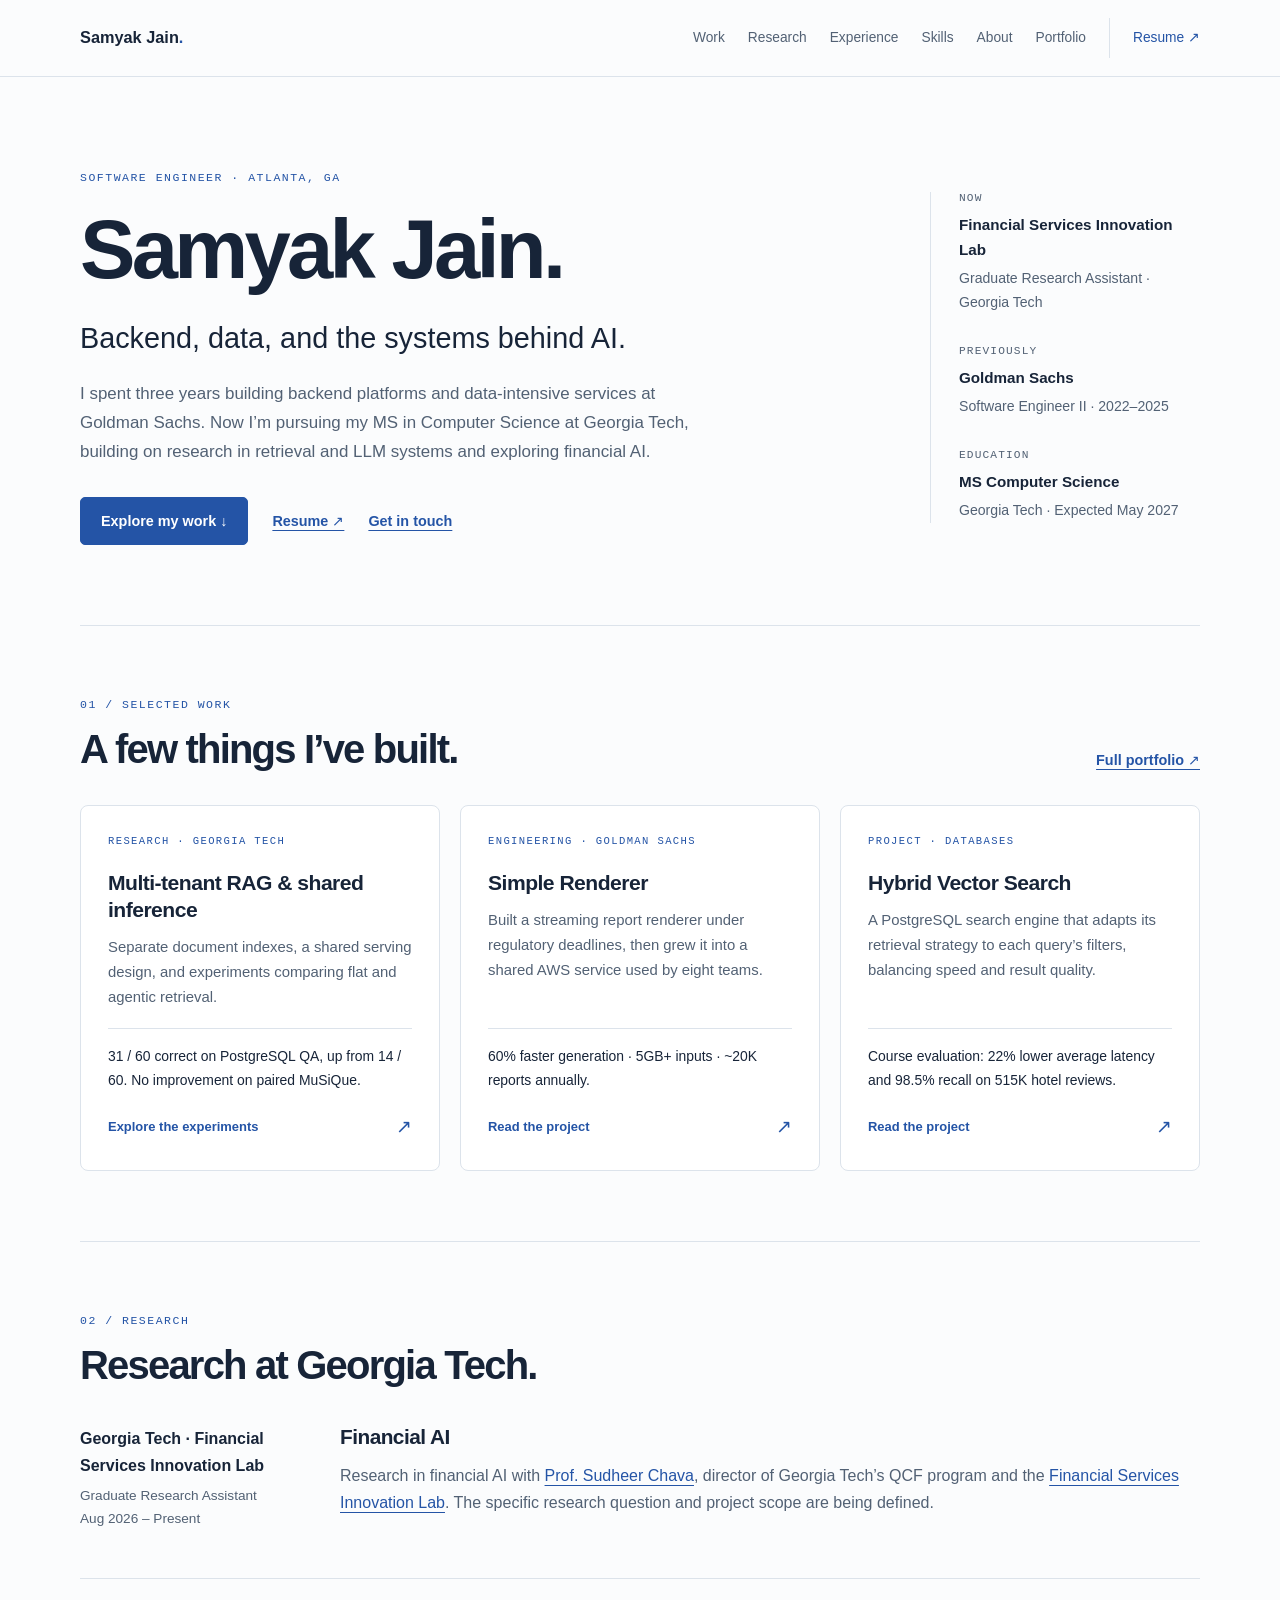
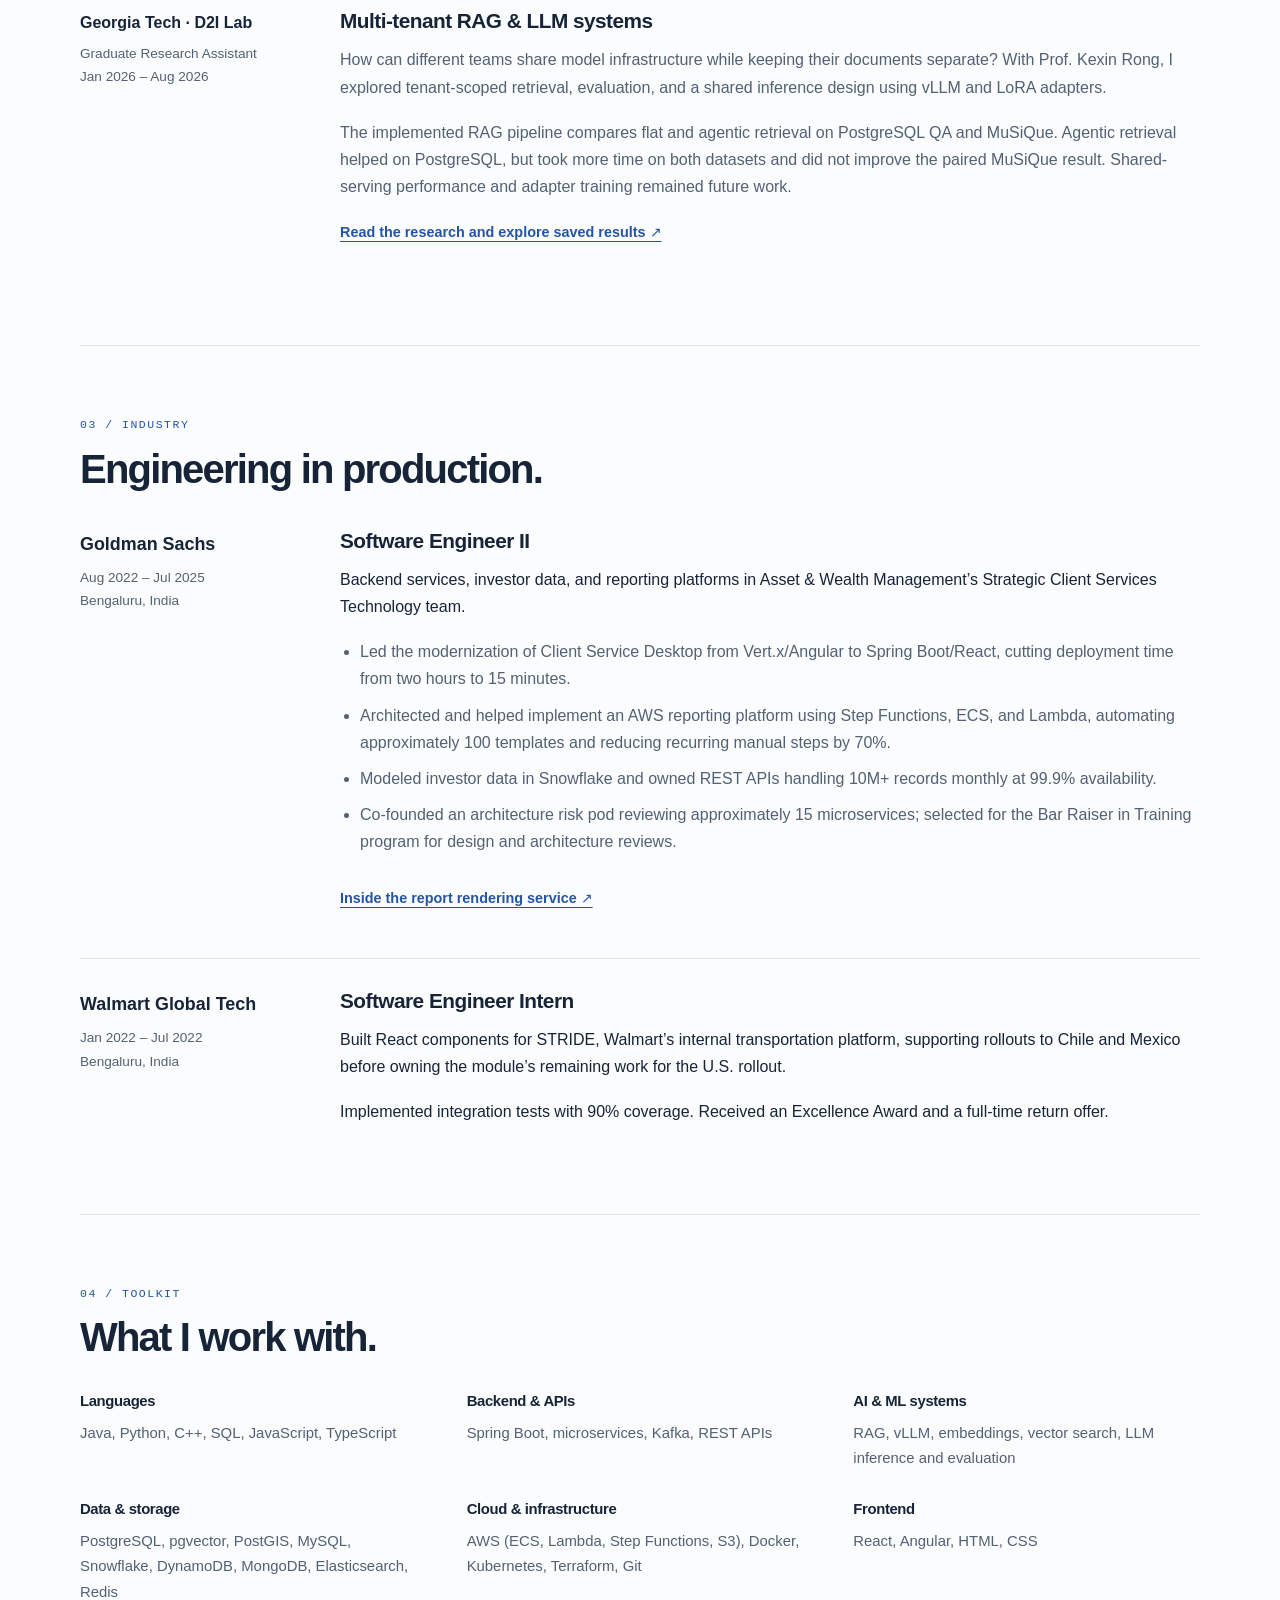
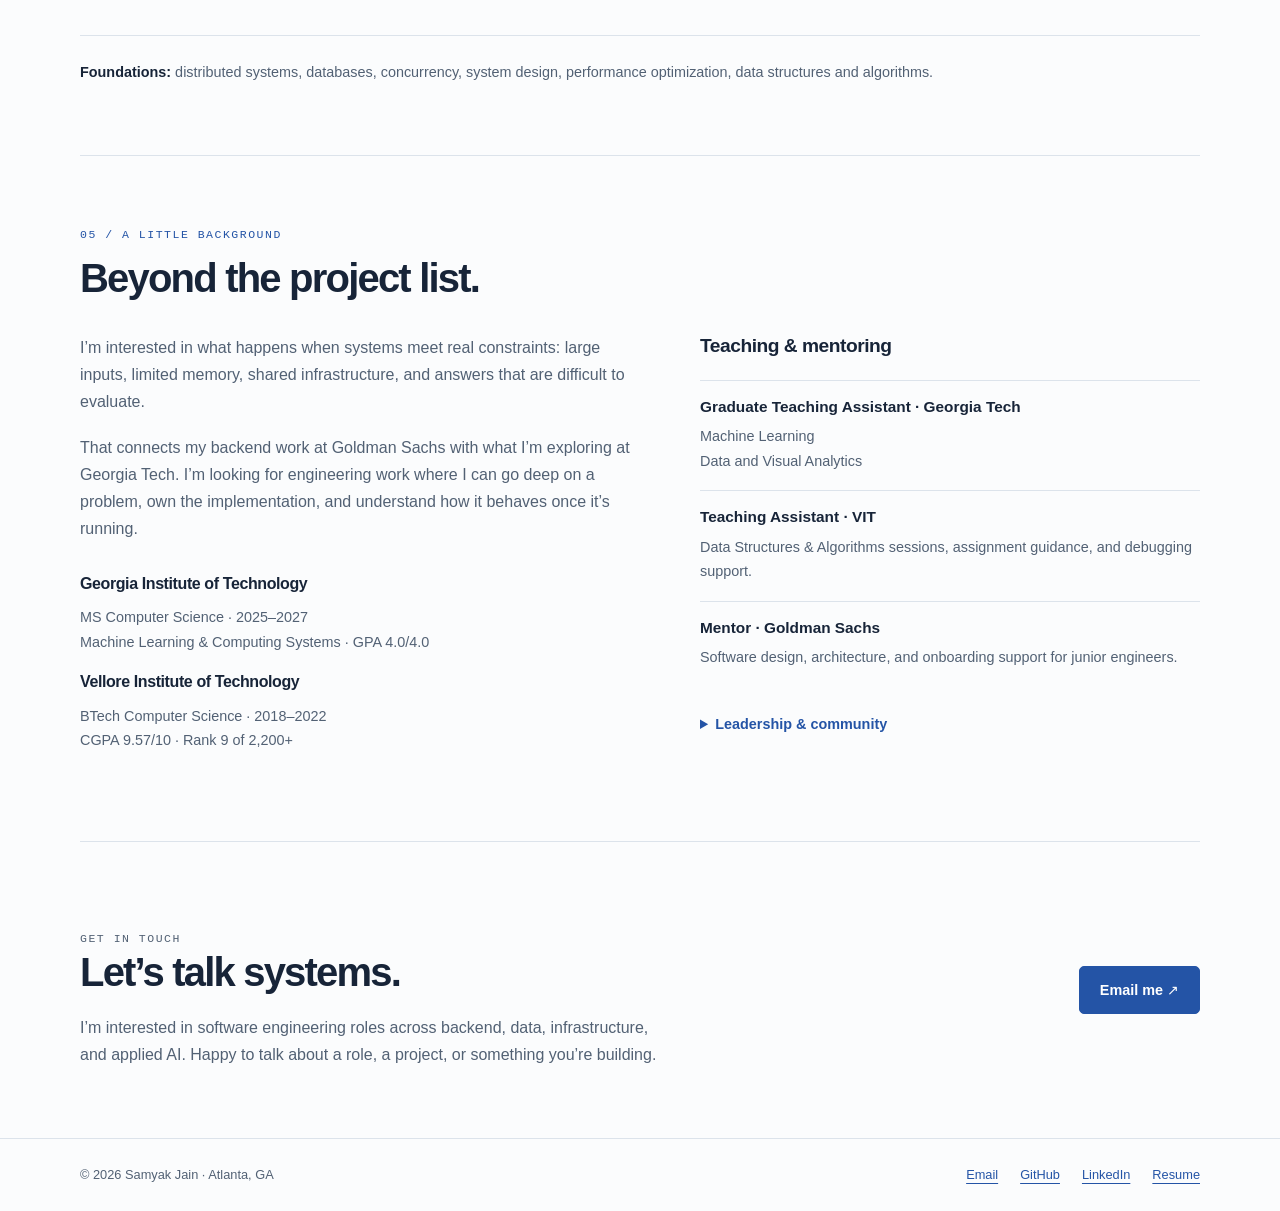
==== commit a42ff372: "Expand hybrid vector search project with architecture and evaluation" ====
--- a/index.html
+++ b/index.html
@@ -11,6 +11,7 @@
     <link rel="icon" href="assets/favicon.svg" type="image/svg+xml">
     <link rel="stylesheet" href="assets/site.css">
     <script defer src="assets/site.js"></script>
+<script data-goatcounter="https://samj.goatcounter.com/count" async src="https://gc.zgo.at/count.js"></script>
 </head>
 <body>
 <a class="skip-link" href="#main">Skip to content</a>
@@ -53,11 +54,11 @@
     <p class="result">60% faster generation · 5GB+ inputs · ~20K reports annually.</p>
     <div class="card-footer"><span>Read the project</span><span aria-hidden="true">↗</span></div>
 </a>
-<a class="project-card" href="projects/vector-search.html" aria-label="Adaptive Vector Search Engine — read the project">
+<a class="project-card" href="projects/vector-search.html" aria-label="Hybrid Vector Search — read the project">
     <span class="eyebrow">Project · Databases</span>
-    <h3>Adaptive Vector Search Engine</h3>
+    <h3>Hybrid Vector Search</h3>
     <p>A PostgreSQL search engine that adapts its retrieval strategy to each query’s filters, balancing speed and result quality.</p>
-    <p class="result">22% lower average latency with 98.5% Recall@k across 515K hotel reviews.</p>
+    <p class="result">Course evaluation: 22% lower average latency and 98.5% recall on 515K hotel reviews.</p>
     <div class="card-footer"><span>Read the project</span><span aria-hidden="true">↗</span></div>
 </a>
         </div>
